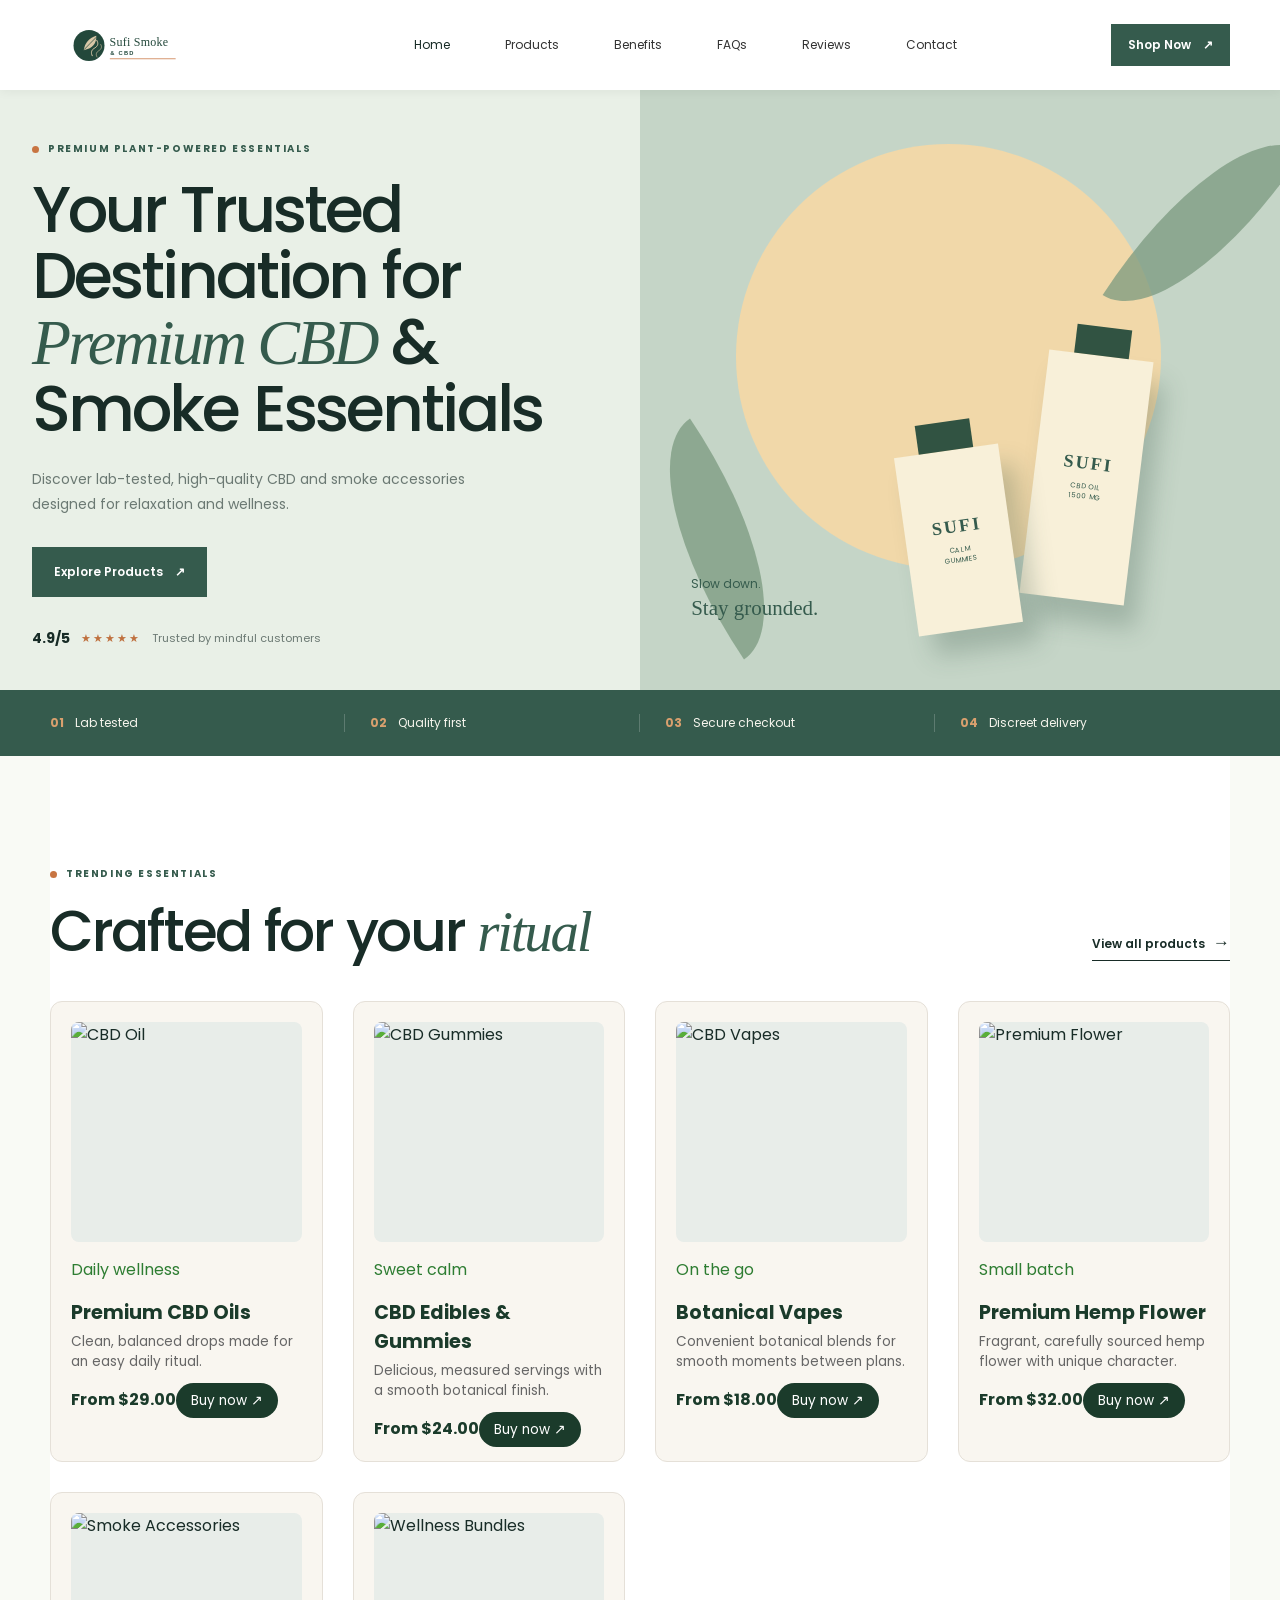
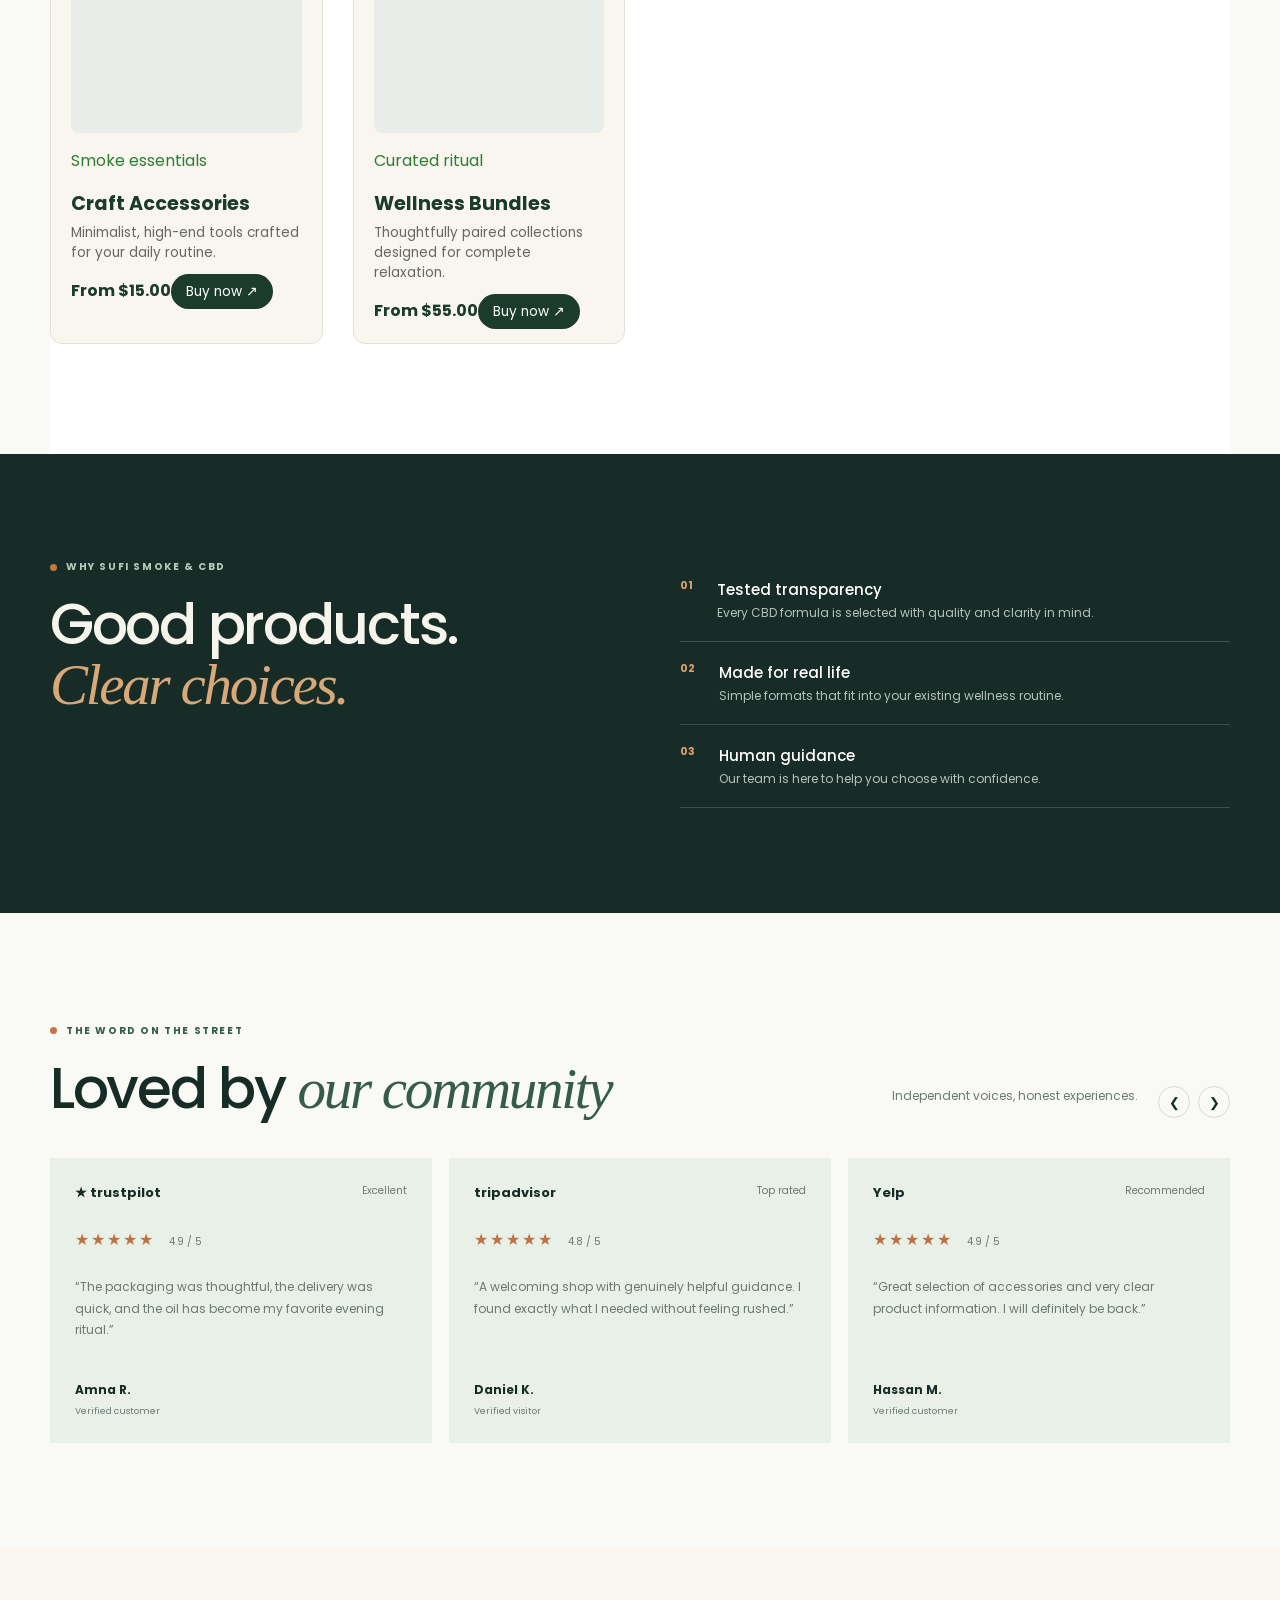
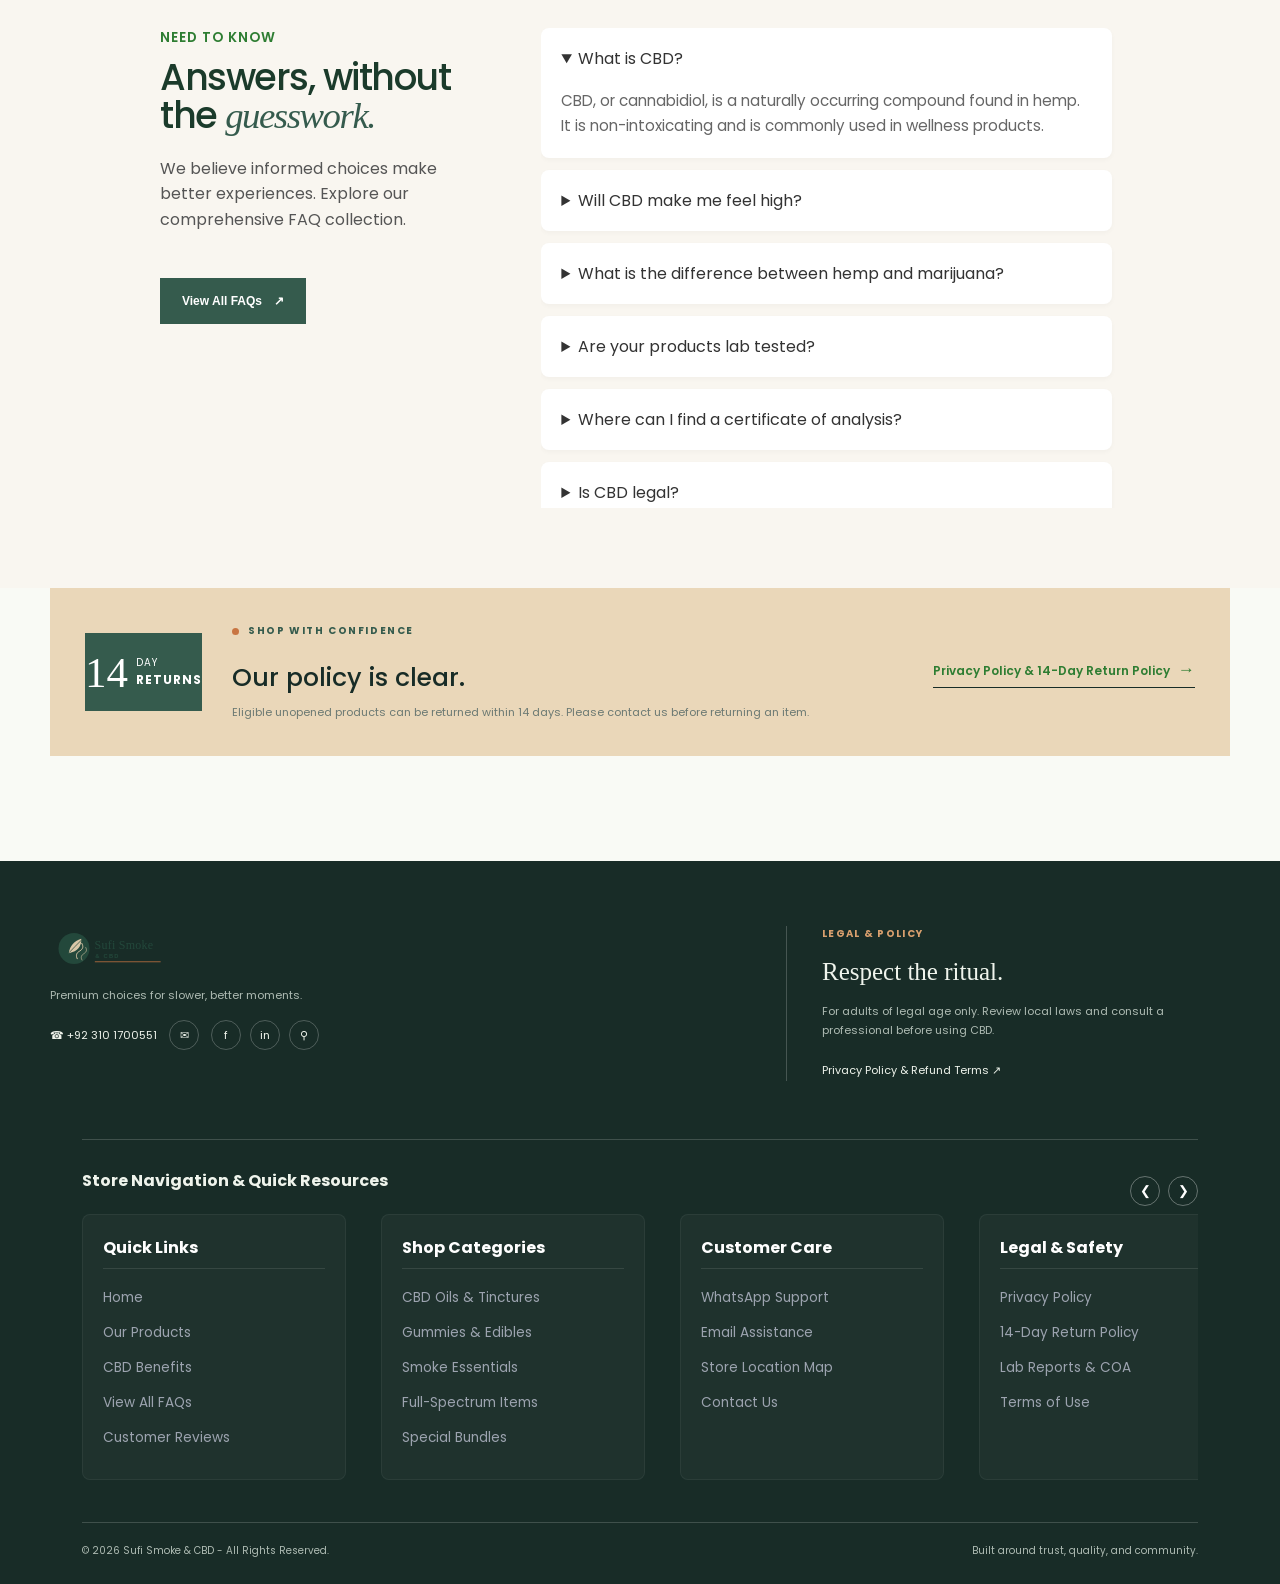
==== index.html @ c2c2497b "Rename index1.html to index.html" ====
<!doctype html>
<html lang="en">
<head>
  <meta charset="UTF-8">
  <meta name="viewport" content="width=device-width, initial-scale=1.0">
  <meta name="description" content="Sufi Smoke & CBD offers premium, lab-tested CBD and smoke essentials.">
  <title>Sufi Smoke &amp; CBD | Premium CBD &amp; Smoke Essentials</title>
  <link rel="preconnect" href="https://fonts.googleapis.com">
  <link rel="preconnect" href="https://fonts.gstatic.com" crossorigin>
  <link href="https://fonts.googleapis.com/css2?family=Poppins:wght@400;500;600;700&display=swap" rel="stylesheet">
  <link rel="stylesheet" href="https://cdnjs.cloudflare.com/ajax/libs/font-awesome/6.4.0/css/all.min.css">
  <link rel="stylesheet" href="style.css">
</head>
<body>
  <header class="site-header"><div class="navbar container">
    <div class="logo-container">
      <a class="brand" href="#home" aria-label="Sufi Smoke and CBD home">
        <img src="logo.svg" alt="Sufi Smoke &amp; CBD Logo" class="site-logo">
      </a>
    </div>
    <button class="menu-toggle" type="button" aria-expanded="false" aria-controls="primary-menu" aria-label="Open navigation menu"><span></span><span></span><span></span></button>
    <nav class="nav-menu" id="primary-menu" aria-label="Primary navigation"><a class="nav-link active" href="#home">Home</a><a class="nav-link" href="#products">Products</a><a class="nav-link" href="#benefits">Benefits</a><a class="nav-link" href="#faqs">FAQs</a><a class="nav-link" href="#reviews">Reviews</a><a class="nav-link" href="#contact">Contact</a></nav>
    <a href="#products" class="button button-small cta-btn">Shop Now <span aria-hidden="true">&#8599;</span></a>
  </div></header>
  <main>
    <section class="hero" id="home"><div class="hero-copy container"><p class="eyebrow"><span></span> Premium plant-powered essentials</p><h1>Your Trusted Destination for <em>Premium CBD</em> &amp; Smoke Essentials</h1><p class="lead">Discover lab-tested, high-quality CBD and smoke accessories designed for relaxation and wellness.</p><a class="button" href="#products">Explore Products <span aria-hidden="true">&#8599;</span></a><div class="hero-proof"><strong>4.9/5</strong><span class="stars" aria-label="Five star rating">&#9733;&#9733;&#9733;&#9733;&#9733;</span><span>Trusted by mindful customers</span></div></div><div class="hero-visual" role="img" aria-label="Stylized CBD oil bottle and botanical leaves"><div class="glow"></div><div class="botanical botanical-one"></div><div class="botanical botanical-two"></div><div class="bottle bottle-tall"><b>SUFI</b><small>CBD OIL<br>1500 MG</small></div><div class="bottle bottle-short"><b>SUFI</b><small>CALM<br>GUMMIES</small></div><p>Slow down.<br><strong>Stay grounded.</strong></p></div></section>
    <section class="standards"><div class="container standards-grid"><span><b>01</b> Lab tested</span><span><b>02</b> Quality first</span><span><b>03</b> Secure checkout</span><span><b>04</b> Discreet delivery</span></div></section>
    <section class="section container products-section" id="products"><div class="section-heading"><div><p class="eyebrow"><span></span> Trending essentials</p><h2>Crafted for your <em>ritual</em></h2></div><a class="text-link" href="#products">View all products <span>&#8594;</span></a></div><div class="product-grid image-product-grid">
      <article class="product-card image-product-card"><div class="product-art image-product-art"><img src="https://images.unsplash.com/photo-1608571423902-eed4a5ad8108?auto=format&amp;fit=crop&amp;w=600&amp;q=80" alt="CBD Oil"></div><p class="product-type">Daily wellness</p><h3>Premium CBD Oils</h3><p>Clean, balanced drops made for an easy daily ritual.</p><div class="product-bottom"><strong>From $29.00</strong><a class="buy-link" href="#contact">Buy now &#8599;</a></div></article>
      <article class="product-card image-product-card"><div class="product-art image-product-art"><img src="https://images.unsplash.com/photo-1608571423902-eed4a5ad8108?auto=format&amp;fit=crop&amp;w=600&amp;q=80" alt="CBD Gummies"></div><p class="product-type">Sweet calm</p><h3>CBD Edibles &amp; Gummies</h3><p>Delicious, measured servings with a smooth botanical finish.</p><div class="product-bottom"><strong>From $24.00</strong><a class="buy-link" href="#contact">Buy now &#8599;</a></div></article>
      <article class="product-card image-product-card"><div class="product-art image-product-art"><img src="https://images.unsplash.com/photo-1541689592655-f5f52825a3b8?auto=format&amp;fit=crop&amp;w=600&amp;q=80" alt="CBD Vapes"></div><p class="product-type">On the go</p><h3>Botanical Vapes</h3><p>Convenient botanical blends for smooth moments between plans.</p><div class="product-bottom"><strong>From $18.00</strong><a class="buy-link" href="#contact">Buy now &#8599;</a></div></article>
      <article class="product-card image-product-card"><div class="product-art image-product-art"><img src="https://images.unsplash.com/photo-1527661591475-527312dd65f5?auto=format&amp;fit=crop&amp;w=600&amp;q=80" alt="Premium Flower"></div><p class="product-type">Small batch</p><h3>Premium Hemp Flower</h3><p>Fragrant, carefully sourced hemp flower with unique character.</p><div class="product-bottom"><strong>From $32.00</strong><a class="buy-link" href="#contact">Buy now &#8599;</a></div></article>
      <article class="product-card image-product-card"><div class="product-art image-product-art"><img src="https://images.unsplash.com/photo-1513519245088-0e12902e5a38?auto=format&amp;fit=crop&amp;w=600&amp;q=80" alt="Smoke Accessories"></div><p class="product-type">Smoke essentials</p><h3>Craft Accessories</h3><p>Minimalist, high-end tools crafted for your daily routine.</p><div class="product-bottom"><strong>From $15.00</strong><a class="buy-link" href="#contact">Buy now &#8599;</a></div></article>
      <article class="product-card image-product-card"><div class="product-art image-product-art"><img src="https://images.unsplash.com/photo-1540555700478-4be289fbecef?auto=format&amp;fit=crop&amp;w=600&amp;q=80" alt="Wellness Bundles"></div><p class="product-type">Curated ritual</p><h3>Wellness Bundles</h3><p>Thoughtfully paired collections designed for complete relaxation.</p><div class="product-bottom"><strong>From $55.00</strong><a class="buy-link" href="#contact">Buy now &#8599;</a></div></article>
    </div></section>
    <section class="benefit-band" id="benefits"><div class="container benefit-layout"><div><p class="eyebrow"><span></span> Why Sufi Smoke &amp; CBD</p><h2>Good products.<br><em>Clear choices.</em></h2></div><div class="benefit-list"><div><b>01</b><p><strong>Tested transparency</strong><br>Every CBD formula is selected with quality and clarity in mind.</p></div><div><b>02</b><p><strong>Made for real life</strong><br>Simple formats that fit into your existing wellness routine.</p></div><div><b>03</b><p><strong>Human guidance</strong><br>Our team is here to help you choose with confidence.</p></div></div></div></section>
    <section class="section container reviews" id="reviews"><div class="section-heading"><div><p class="eyebrow"><span></span> The word on the street</p><h2>Loved by <em>our community</em></h2></div><div class="review-heading-actions"><p class="section-note">Independent voices, honest experiences.</p><div class="review-controls"><button type="button" onclick="moveReviewSlide(-1)" aria-label="Previous reviews">&#10094;</button><button type="button" onclick="moveReviewSlide(1)" aria-label="Next reviews">&#10095;</button></div></div></div><div class="review-grid" id="reviewSlider"><article class="review-card"><div class="review-source"><b>★ trustpilot</b><span>Excellent</span></div><div class="rating">★★★★★ <small>4.9 / 5</small></div><p>“The packaging was thoughtful, the delivery was quick, and the oil has become my favorite evening ritual.”</p><strong>Amna R. <small>Verified customer</small></strong></article><article class="review-card"><div class="review-source"><b>tripadvisor</b><span>Top rated</span></div><div class="rating">★★★★★ <small>4.8 / 5</small></div><p>“A welcoming shop with genuinely helpful guidance. I found exactly what I needed without feeling rushed.”</p><strong>Daniel K. <small>Verified visitor</small></strong></article><article class="review-card"><div class="review-source"><b>Yelp</b><span>Recommended</span></div><div class="rating">★★★★★ <small>4.9 / 5</small></div><p>“Great selection of accessories and very clear product information. I will definitely be back.”</p><strong>Hassan M. <small>Verified customer</small></strong></article><article class="review-card"><div class="review-source"><b>★ trustpilot</b><span>Excellent</span></div><div class="rating">★★★★★ <small>4.8 / 5</small></div><p>“Fast shipping and a clean, carefully labeled product. The whole experience felt trustworthy.”</p><strong>Layla S. <small>Verified customer</small></strong></article><article class="review-card"><div class="review-source"><b>tripadvisor</b><span>Top rated</span></div><div class="rating">★★★★★ <small>4.9 / 5</small></div><p>“The team answered every question clearly and helped me find a simple starting point.”</p><strong>Omar H. <small>Verified visitor</small></strong></article><article class="review-card"><div class="review-source"><b>Yelp</b><span>Recommended</span></div><div class="rating">★★★★★ <small>4.7 / 5</small></div><p>“Excellent selection and thoughtful service. The accessories are especially well curated.”</p><strong>Sarah K. <small>Verified customer</small></strong></article><article class="review-card"><div class="review-source"><b>★ trustpilot</b><span>Excellent</span></div><div class="rating">★★★★★ <small>4.9 / 5</small></div><p>“A beautiful presentation and clear information made ordering very easy.”</p><strong>Bilal A. <small>Verified customer</small></strong></article><article class="review-card"><div class="review-source"><b>tripadvisor</b><span>Top rated</span></div><div class="rating">★★★★★ <small>4.8 / 5</small></div><p>“Friendly, calm, and professional. I appreciated the discreet packaging.”</p><strong>Nadia F. <small>Verified visitor</small></strong></article><article class="review-card"><div class="review-source"><b>Yelp</b><span>Recommended</span></div><div class="rating">★★★★★ <small>4.9 / 5</small></div><p>“The product range is focused and the checkout process was straightforward.”</p><strong>Usman R. <small>Verified customer</small></strong></article><article class="review-card"><div class="review-source"><b>★ trustpilot</b><span>Excellent</span></div><div class="rating">★★★★★ <small>4.8 / 5</small></div><p>“Everything arrived exactly as described. I will be returning for another order.”</p><strong>Hira M. <small>Verified customer</small></strong></article><article class="review-card"><div class="review-source"><b>tripadvisor</b><span>Top rated</span></div><div class="rating">★★★★★ <small>4.9 / 5</small></div><p>“A helpful local shop with a relaxed atmosphere and quality essentials.”</p><strong>David P. <small>Verified visitor</small></strong></article><article class="review-card"><div class="review-source"><b>Yelp</b><span>Recommended</span></div><div class="rating">★★★★★ <small>4.8 / 5</small></div><p>“Great communication from order to delivery, with no unnecessary fuss.”</p><strong>Maryam T. <small>Verified customer</small></strong></article><article class="review-card"><div class="review-source"><b>★ trustpilot</b><span>Excellent</span></div><div class="rating">★★★★★ <small>4.9 / 5</small></div><p>“The lab-tested approach and clear labels gave me real confidence.”</p><strong>Hamza N. <small>Verified customer</small></strong></article><article class="review-card"><div class="review-source"><b>tripadvisor</b><span>Top rated</span></div><div class="rating">★★★★★ <small>4.7 / 5</small></div><p>“A polished shopping experience with genuinely considerate support.”</p><strong>Grace W. <small>Verified visitor</small></strong></article><article class="review-card"><div class="review-source"><b>Yelp</b><span>Recommended</span></div><div class="rating">★★★★★ <small>4.9 / 5</small></div><p>“The quality and presentation exceeded expectations. Highly recommended.”</p><strong>Farah Z. <small>Verified customer</small></strong></article></div></section>
    <section class="faq-section faq-trigger-section" id="faqs"><div class="container faq-layout"><div class="faq-intro faq-header-side"><span class="sub-badge">NEED TO KNOW</span><h2>Answers, without the <i>guesswork.</i></h2><p>We believe informed choices make better experiences. Explore our comprehensive FAQ collection.</p><button class="button faq-modal-trigger" type="button" onclick="openFaqModal()">View All FAQs <span>&#8599;</span></button></div><div class="faq-list">
      <details open><summary>What is CBD?</summary><p>CBD, or cannabidiol, is a naturally occurring compound found in hemp. It is non-intoxicating and is commonly used in wellness products.</p></details>
      <details><summary>Will CBD make me feel high?</summary><p>CBD itself is not intoxicating. Product effects vary by person, formula, serving size, and whether a product contains trace THC.</p></details>
      <details><summary>What is the difference between hemp and marijuana?</summary><p>Both are cannabis plants, but hemp is defined by its low THC content. Marijuana generally refers to cannabis bred with higher THC levels.</p></details>
      <details><summary>Are your products lab tested?</summary><p>Yes. We prioritize products supported by current third-party laboratory reports and clear ingredient information.</p></details>
      <details><summary>Where can I find a certificate of analysis?</summary><p>Ask our support team for the latest certificate of analysis for a specific batch or product before purchase.</p></details>
      <details><summary>Is CBD legal?</summary><p>Laws differ by country, state, and product type. Customers are responsible for understanding the rules that apply where they live.</p></details>
      <details><summary>Can I travel with CBD?</summary><p>Travel rules vary widely, especially across borders. Check the laws of every destination and transit location before traveling.</p></details>
      <details><summary>Do your products contain THC?</summary><p>Ingredients differ by item. Review each product label and its laboratory report for THC information before ordering.</p></details>
      <details><summary>Are CBD products safe?</summary><p>Many adults tolerate CBD well, but no product is risk-free. Speak with a qualified healthcare professional about personal suitability.</p></details>
      <details><summary>Can CBD interact with medication?</summary><p>CBD may interact with some medicines. Consult your doctor or pharmacist before use if you take prescription or over-the-counter medication.</p></details>
      <details><summary>Who should avoid CBD?</summary><p>People who are pregnant, breastfeeding, under the legal purchase age, or managing a medical condition should seek professional advice first.</p></details>
      <details><summary>How old do I need to be to shop?</summary><p>You must meet the legal age requirement where you live. We may request age verification for regulated products.</p></details>
      <details><summary>How much CBD should I take?</summary><p>Start with the smallest serving suggested on the label, observe your response, and do not exceed the recommended amount.</p></details>
      <details><summary>How often can I use CBD?</summary><p>Follow the product label and your healthcare provider's guidance. Keep a simple record of your serving and response.</p></details>
      <details><summary>How long does CBD take to work?</summary><p>Timing depends on the product format, serving, metabolism, and whether it is taken with food. Individual experiences vary.</p></details>
      <details><summary>How long do CBD effects last?</summary><p>Duration varies based on the product, serving, metabolism, and personal factors. Avoid combining products without understanding total intake.</p></details>
      <details><summary>Should I take CBD with food?</summary><p>Some products are best taken as directed on their label. A consistent routine makes it easier to understand your own response.</p></details>
      <details><summary>Can I use CBD in the morning?</summary><p>Many adults include CBD in morning or evening routines. Choose a format and serving that suits your schedule and needs.</p></details>
      <details><summary>Can CBD help me sleep?</summary><p>Some people use CBD as part of an evening routine, but we do not make medical claims. Discuss persistent sleep concerns with a clinician.</p></details>
      <details><summary>Can CBD help with stress?</summary><p>CBD is used by some adults for general wellness. It is not a treatment for anxiety or any medical condition.</p></details>
      <details><summary>What are common side effects?</summary><p>Some people report tiredness, digestive changes, or changes in appetite. Stop use and seek advice if you experience concerning symptoms.</p></details>
      <details><summary>What should I do if I take too much?</summary><p>Stop using the product, monitor how you feel, and contact a healthcare professional or poison information service if symptoms concern you.</p></details>
      <details><summary>Are CBD gummies vegan?</summary><p>Check the individual product page because ingredients vary. Dietary, allergen, and certification details should be reviewed before purchase.</p></details>
      <details><summary>Are your products gluten-free?</summary><p>Some products may be gluten-free, but customers should confirm the current ingredient and allergen statement for each item.</p></details>
      <details><summary>Do you offer vegan options?</summary><p>Yes, selected products may suit vegan customers. Review each label and contact us if you need help finding a suitable item.</p></details>
      <details><summary>What is full-spectrum CBD?</summary><p>Full-spectrum extracts contain multiple naturally occurring hemp compounds and may include legally permitted trace THC.</p></details>
      <details><summary>What is broad-spectrum CBD?</summary><p>Broad-spectrum products contain multiple hemp compounds and are typically formulated without detectable THC, subject to testing.</p></details>
      <details><summary>What is CBD isolate?</summary><p>CBD isolate is a purified form of CBD without the other naturally occurring hemp compounds.</p></details>
      <details><summary>What does “entourage effect” mean?</summary><p>It is a theory that hemp compounds may work together. Research is ongoing, so we avoid promising a specific outcome.</p></details>
      <details><summary>How should I store CBD oil?</summary><p>Keep it sealed in a cool, dry place away from direct sunlight, heat, moisture, children, and pets.</p></details>
      <details><summary>How long do CBD products last?</summary><p>Check the printed best-before date and storage instructions. Do not use products that look, smell, or taste unusual.</p></details>
      <details><summary>Can children use CBD?</summary><p>Our products are intended for adults. Never give CBD to a child without direct guidance from a qualified healthcare professional.</p></details>
      <details><summary>Can pets use CBD?</summary><p>Human products are not automatically suitable for animals. Ask a veterinarian before giving any hemp product to a pet.</p></details>
      <details><summary>Do you sell nicotine or tobacco products?</summary><p>Our available inventory and local rules may change. Contact the shop for current smoke-accessory and regulated-product information.</p></details>
      <details><summary>Do you sell THC products?</summary><p>Product availability depends on local licensing and applicable law. We only offer items permitted under the rules governing our store.</p></details>
      <details><summary>How quickly do you ship?</summary><p>Orders are usually processed during business days. Delivery timing depends on destination, carrier conditions, and any required verification.</p></details>
      <details><summary>Do you offer discreet shipping?</summary><p>We aim to ship orders in plain, secure packaging without unnecessary product details on the outside.</p></details>
      <details><summary>How can I track my order?</summary><p>When tracking is available, we send the carrier information to the email or phone number provided at checkout.</p></details>
      <details><summary>Do you ship internationally?</summary><p>International shipping depends on product restrictions and destination law. Confirm eligibility before placing an order.</p></details>
      <details><summary>Can I change or cancel my order?</summary><p>Contact us as soon as possible. We can only change or cancel orders that have not entered fulfillment.</p></details>
      <details><summary>What is your return policy?</summary><p>Eligible unopened items may be returned within 14 days. See the policy notice below and contact support before sending anything back.</p></details>
      <details><summary>How do refunds work?</summary><p>Approved refunds are issued to the original payment method after the returned item is received and reviewed.</p></details>
      <details><summary>What if my order arrives damaged?</summary><p>Photograph the package and contact us promptly with your order details so we can review the issue with you.</p></details>
      <details><summary>Can I return an opened CBD product?</summary><p>For safety and hygiene reasons, opened consumable products are generally not eligible for return unless required by applicable law.</p></details>
      <details><summary>Do you accept wholesale orders?</summary><p>Wholesale availability depends on inventory and verification. Contact us with your business details and requested products.</p></details>
      <details><summary>How do I contact customer support?</summary><p>Message us on WhatsApp at +923101700551 or use the email icon in the footer for written support.</p></details>
      <details><summary>Can I visit the store in person?</summary><p>Use the map-pin link in the footer for the current location. Confirm opening hours before making a special trip.</p></details>
      <details><summary>Do you offer product recommendations?</summary><p>Yes. Tell us your preferred format, experience level, and goals, and we can explain available options without making medical claims.</p></details>
      <details><summary>Do you provide medical advice?</summary><p>No. Our information is educational and does not replace diagnosis, treatment, or advice from a qualified healthcare professional.</p></details>
      <details><summary>How do I report a product concern?</summary><p>Contact support with the product name, batch details, order number, and a clear description so we can investigate responsibly.</p></details>
    </div></div></section>
    <section class="policy-strip container"><div class="policy-badge"><b>14</b><span>DAY<br><strong>RETURNS</strong></span></div><div><p class="eyebrow"><span></span> Shop with confidence</p><h2>Our policy is clear.</h2><p>Eligible unopened products can be returned within 14 days. Please contact us before returning an item.</p></div><a class="text-link policy-links" href="#policyModal" onclick="openPolicyModal(); return false;">Privacy Policy &amp; 14-Day Return Policy <span>&#8594;</span></a></section>
    <div id="policyModal" class="modal-overlay" role="dialog" aria-modal="true" aria-labelledby="policyModalTitle" aria-hidden="true"><div class="modal-content"><button class="close-btn" type="button" onclick="closePolicyModal()" aria-label="Close policy modal">&times;</button><div class="policy-scroll-area"><h2 id="policyModalTitle">Clear policies, better service</h2><h3>Privacy Policy</h3><p><strong>Last updated: September 2026</strong></p><p>At Sufi Smoke &amp; CBD, one of our main priorities is the privacy of our visitors. This Privacy Policy explains what information we collect, how we use it, and the choices available to you.</p><h4>1. Information We Collect</h4><p>When you visit or make a purchase, we may collect your name, email address, shipping address, phone number, order details, and information you choose to provide when contacting us.</p><h4>2. How We Use Your Information</h4><ul><li>To process and fulfill orders for CBD and smoke essentials.</li><li>To communicate with you via WhatsApp, phone, or email regarding updates, support, or inquiries.</li><li>To improve website functionality, user experience, and transaction security.</li></ul><h4>3. Security of Your Data</h4><p>We use reasonable security measures to protect personal information. Your data is kept confidential and is not sold or shared with unauthorized third parties.</p><hr><h3>14-Day Return &amp; Refund Policy</h3><p>We want you to be satisfied with your purchase from Sufi Smoke &amp; CBD.</p><h4>1. Eligibility for Returns</h4><p>Our policy lasts 14 days. If 14 days have passed since your purchase, we cannot offer a refund or exchange. To be eligible, an item must be unused, unopened, in its original condition, and include its original packaging.</p><h4>2. Refunds Process</h4><p>Once your return is received and inspected, we will notify you by email or WhatsApp. If approved, your refund will be processed to the original payment method within the applicable processing period.</p><h4>3. Contact Us</h4><p>For questions, contact us via WhatsApp at +923101700551 or email syedfayyazhussain921@gmail.com.</p></div></div></div>
  </main>
  <footer class="site-footer" id="contact">
    <div class="container footer-top-grid">
      <div class="footer-col brand-col"><div class="footer-logo"><img src="logo.svg" alt="Sufi Smoke &amp; CBD" class="site-logo"></div><p>Premium choices for slower, better moments.</p><div class="footer-contacts"><a href="https://wa.me/923101700551" target="_blank" rel="noopener">&#9742; +92 310 1700551</a><a href="mailto:syedfayyazhussain921@gmail.com" title="Email Us" class="footer-icon-link" aria-label="Email us">&#9993;</a><div class="footer-social-icons"><a href="https://www.facebook.com/syed.fayaz.husain.2025" target="_blank" rel="noopener" title="Facebook" aria-label="Facebook">f</a><a href="https://www.linkedin.com/in/syedfayazhusain" target="_blank" rel="noopener" title="LinkedIn" aria-label="LinkedIn">in</a><a href="https://maps.app.goo.gl/8WRPh6EqngQo9nLq8" target="_blank" rel="noopener" title="Location Map" aria-label="Location map">&#9906;</a></div></div></div>
      <div class="footer-col legal-col"><h4>LEGAL &amp; POLICY</h4><h3>Respect the ritual.</h3><p>For adults of legal age only. Review local laws and consult a professional before using CBD.</p><a href="#policyModal" onclick="openPolicyModal(); return false;" class="policy-trigger-link">Privacy Policy &amp; Refund Terms &nearr;</a></div>
    </div>
    <div class="container footer-secretariat-section"><div class="slider-header-wrap"><h4>Official CBD Secretariat footer links &amp; Resources</h4><div class="slider-nav-btns"><button class="slide-btn" type="button" onclick="moveFooterSlide(-1)" aria-label="Previous footer links">&#10094;</button><button class="slide-btn" type="button" onclick="moveFooterSlide(1)" aria-label="Next footer links">&#10095;</button></div></div><div class="secretariat-links-grid footer-slider-container" id="footerSlider"><div class="sec-col"><h5>Explore</h5><ul><li><a href="#home">Quick Links</a></li><li><a href="#benefits">Access and Benefit-Sharing Clearing-House</a></li><li><a href="#benefits">Biosafety Clearing-House</a></li><li><a href="#benefits">Clearing-House Mechanism</a></li><li><a href="#benefits">Online Reporting Tool</a></li><li><a href="#contact">Contributions</a></li><li><a href="#contact">Country Profiles</a></li><li><a href="#reviews">Meetings and Events</a></li><li><a href="#faqs">National Biodiversity Strategies and Action Plans (NBSAPs)</a></li><li><a href="#contact">National Focal Points</a></li></ul></div><div class="sec-col"><h5>Resources</h5><ul><li><a href="#contact">National Reports</a></li><li><a href="#reviews">News Headlines</a></li><li><a href="#contact">Notifications</a></li><li><a href="#contact">Parties</a></li><li><a href="#products">Publications</a></li><li><a href="#benefits">Topics</a></li><li><a href="#contact">Business</a></li><li><a href="#contact">Women, Youth and other Stakeholders</a></li><li><a href="#benefits">Climate Change</a></li></ul></div><div class="sec-col"><h5>Information</h5><ul><li><a href="#benefits">Poverty Reduction</a></li><li><a href="#benefits">Food</a></li><li><a href="#benefits">Water</a></li><li><a href="#benefits">Indigenous Peoples and Local Communities</a></li><li><a href="#contact">Information</a></li><li><a href="#contact">Contact us</a></li><li><a href="#contact">Employment Opportunities</a></li><li><a href="#contact">Terms of Use</a></li><li><a href="#policyModal" onclick="openPolicyModal(); return false;">Privacy Policy</a></li><li><a href="#contact">Credits</a></li></ul></div></div>
    <div class="container footer-store-slider footer-secretariat-section"><div class="slider-header-wrap"><h4>Store Navigation &amp; Quick Resources</h4><div class="slider-nav-btns"><button type="button" onclick="moveFooterSlide(-1)" class="slide-btn" aria-label="Previous store links">&#10094;</button><button type="button" onclick="moveFooterSlide(1)" class="slide-btn" aria-label="Next store links">&#10095;</button></div></div><div class="footer-slider-container" id="storeFooterSlider"><div class="footer-slide-card"><h5>Quick Links</h5><ul><li><a href="#home">Home</a></li><li><a href="#products">Our Products</a></li><li><a href="#benefits">CBD Benefits</a></li><li><a href="#faqs" onclick="openFaqModal(); return false;">View All FAQs</a></li><li><a href="#reviews">Customer Reviews</a></li></ul></div><div class="footer-slide-card"><h5>Shop Categories</h5><ul><li><a href="#products">CBD Oils &amp; Tinctures</a></li><li><a href="#products">Gummies &amp; Edibles</a></li><li><a href="#products">Smoke Essentials</a></li><li><a href="#products">Full-Spectrum Items</a></li><li><a href="#products">Special Bundles</a></li></ul></div><div class="footer-slide-card"><h5>Customer Care</h5><ul><li><a href="https://wa.me/923101700551" target="_blank" rel="noopener">WhatsApp Support</a></li><li><a href="mailto:syedfayyazhussain921@gmail.com">Email Assistance</a></li><li><a href="https://maps.app.goo.gl/8WRPh6EqngQo9nLq8" target="_blank" rel="noopener">Store Location Map</a></li><li><a href="#contact">Contact Us</a></li></ul></div><div class="footer-slide-card"><h5>Legal &amp; Safety</h5><ul><li><a href="#policyModal" onclick="openPolicyModal(); return false;">Privacy Policy</a></li><li><a href="#policyModal" onclick="openPolicyModal(); return false;">14-Day Return Policy</a></li><li><a href="#contact">Lab Reports &amp; COA</a></li><li><a href="#contact">Terms of Use</a></li></ul></div><div class="footer-slide-card"><h5>About Sufi Smoke</h5><ul><li><a href="#benefits">Our Story &amp; Mission</a></li><li><a href="#benefits">Quality Pledge</a></li><li><a href="#benefits">Community &amp; Rituals</a></li><li><a href="#contact">Employment &amp; Careers</a></li></ul></div></div></div>
    <div class="container footer-bottom-bar"><p>© 2026 Sufi Smoke &amp; CBD - All Rights Reserved.</p><p>Built around trust, quality, and community.</p></div>
  </footer><div id="faqModal" class="modal-overlay" role="dialog" aria-modal="true" aria-labelledby="faqModalTitle" aria-hidden="true"><div class="modal-content faq-modal-content"><button class="close-btn" type="button" onclick="closeFaqModal()" aria-label="Close FAQ modal">&times;</button><div class="policy-scroll-area"><h2 id="faqModalTitle">Frequently Asked Questions</h2><div class="faq-modal-list"></div></div></div></div><script src="script.js"></script>
</body>
</html>
---- style.css ----
/* Header logo sizing and graceful fallback for a not-yet-added logo asset. */
.logo-container { align-items: center; display: flex; }
.site-logo { display: block; height: auto; max-height: 48px; max-width: 210px; object-fit: contain; width: auto; }
.site-logo[hidden] { display: none; }
.products-section { background: #fff; margin-top: 60px; padding-left: 10%; padding-right: 10%; }
.image-product-grid { gap: 30px; grid-template-columns: repeat(auto-fit, minmax(260px, 1fr)); }
.image-product-card { background: #f9f6f0; border: 1px solid #e5e0d8; border-radius: 12px; overflow: hidden; padding: 20px; }
.image-product-art { background: #e8ede9; border-radius: 8px; height: 220px; margin-bottom: 15px; overflow: hidden; padding: 0; }
.image-product-art img { display: block; height: 100%; object-fit: cover; width: 100%; }
.image-product-card .product-type { color: #2e7d32; }
.image-product-card h3 { color: #1b3b2b; font-size: 1.2rem; margin: 5px 0; }
.image-product-card > p:not(.product-type) { color: #666; font-size: .85rem; margin-bottom: 15px; }
.image-product-card .product-bottom { border: 0; margin-top: 0; padding-top: 0; }
.image-product-card .product-bottom strong { color: #1b3b2b; }
.image-product-card .buy-link { background: #1b3b2b; border-radius: 20px; color: #fff; font-size: .85rem; padding: 8px 15px; }
section#products.products-section { margin-top: 60px; }
.logo-container { align-items: center; display: flex; height: 50px; }
.site-logo { max-height: 100%; object-fit: contain; width: auto; }
.footer-logo { align-items: center; display: flex; gap: 12px; margin-bottom: 15px; }
.footer-logo img { height: 45px; object-fit: contain; width: auto; }
.site-header .logo-container { height: 50px; }
.site-footer .footer-logo img { height: 45px; max-height: 45px; }
header.site-header { background-color: #fff; box-shadow: 0 2px 10px rgba(0, 0, 0, .05); box-sizing: border-box; padding: 15px 50px; position: fixed; top: 0; width: 100%; z-index: 1000; }
header.site-header .logo-container { height: 45px; }
header.site-header .site-logo { display: block; height: 45px; max-width: 210px; object-fit: contain; width: 210px; }
.review-heading-actions { align-items: center; display: flex; gap: 20px; }
.review-controls { display: flex; gap: 8px; }
.review-controls button { align-items: center; background: transparent; border: 1px solid var(--line); border-radius: 50%; color: var(--ink); cursor: pointer; display: inline-flex; height: 32px; justify-content: center; width: 32px; }
.review-controls button:hover { background: var(--green); border-color: var(--green); color: #fff; }
.review-grid { display: flex !important; gap: 17px; overflow-x: auto; scroll-behavior: smooth; scrollbar-width: none; }
.review-grid::-webkit-scrollbar { display: none; }
.review-grid .review-card { flex: 0 0 calc((100% - 34px) / 3); }
section.faq-section.faq-trigger-section .faq-layout { align-items: start; display: flex !important; gap: 55px; text-align: left; }
section.faq-section.faq-trigger-section .faq-header-side { flex: 0 0 34%; margin: 0; max-width: 420px; }
section.faq-section.faq-trigger-section .faq-list { display: block !important; flex: 1; max-height: 480px; overflow-y: auto; padding-right: 8px; }
@media (max-width: 800px) { .review-heading-actions { align-items: flex-start; justify-content: space-between; margin-top: 22px; } .review-grid .review-card { flex-basis: 82%; } section.faq-section.faq-trigger-section .faq-layout { display: block !important; } section.faq-section.faq-trigger-section .faq-header-side { margin: 0 auto 35px; max-width: 720px; text-align: center; } section.faq-section.faq-trigger-section .faq-list { max-height: 430px; padding-right: 0; } }
.modal-overlay { align-items: center; background-color: rgba(0, 0, 0, .6); backdrop-filter: blur(3px); display: none; inset: 0; justify-content: center; position: fixed; z-index: 2000; }
.modal-overlay.is-open { display: flex; }
.modal-content { background-color: #fff; border-radius: 12px; box-shadow: 0 5px 20px rgba(0, 0, 0, .2); display: flex; flex-direction: column; max-height: 80vh; max-width: 650px; padding: 30px; position: relative; width: 90%; }
.policy-scroll-area { overflow-y: auto; padding-right: 10px; }
.policy-scroll-area h2 { color: #1b3b2b; font-size: 1.5rem; margin-bottom: 15px; }
.policy-scroll-area h3 { color: #2e7d32; font-size: 1.2rem; margin-top: 20px; }
.policy-scroll-area h4 { color: #333; font-size: 1rem; margin-bottom: 5px; margin-top: 15px; }
.policy-scroll-area p, .policy-scroll-area li { color: #555; font-size: .9rem; line-height: 1.6; }
.policy-scroll-area ul { margin: 5px 0; padding-left: 20px; }
.policy-scroll-area hr { border: 0; border-top: 1px solid #eee; margin: 20px 0; }
.close-btn { background: transparent; border: 0; color: #aaa; cursor: pointer; font-size: 28px; font-weight: 700; line-height: 1; padding: 0; position: absolute; right: 20px; top: 15px; transition: color .2s; z-index: 1; }
.close-btn:hover { color: #000; }
.policy-links { color: #2e7d32; cursor: pointer; font-weight: 500; }
.policy-links:hover { text-decoration: underline; }
.footer-top-grid { display: grid; gap: 70px; grid-template-columns: 1.2fr .8fr; padding-bottom: 58px; }
.footer-logo { align-items: center; display: flex; gap: 12px; font-size: 16px; }
.footer-logo .site-logo { max-height: 42px; max-width: 180px; }
.footer-logo .site-logo[hidden] { display: none; }
.footer-logo .site-logo[hidden] + span::before { align-items: center; background: var(--orange); border-radius: 50%; color: #fff; content: "S"; display: inline-flex; font-family: Georgia, serif; font-size: 20px; height: 34px; justify-content: center; margin-right: 10px; width: 34px; }
.footer-col > p { color: #aebbb3; font-size: 11px; margin: 16px 0; }
.footer-contacts { align-items: center; display: flex; flex-wrap: wrap; gap: 12px; }
.footer-contacts > a:first-child { color: #eff4ec; font-size: 11px; }
.footer-icon-link, .footer-social-icons a { align-items: center; border: 1px solid #ffffff3b; border-radius: 50%; display: inline-flex; font-size: 11px; height: 30px; justify-content: center; min-width: 30px; }
.footer-social-icons { display: flex; gap: 9px; }
.footer-icon-link:hover, .footer-social-icons a:hover { border-color: #d9a06e; color: #d9a06e; }
.legal-col { border-left: 1px solid #ffffff33; padding-left: 35px; }
.legal-col h4, .footer-secretariat-section > h4 { color: #d9a06e; font-size: 10px; letter-spacing: .13em; margin: 0 0 16px; }
.legal-col h3 { font-family: Georgia, serif; font-size: 25px; font-weight: 400; margin-bottom: 8px; }
.legal-col p { color: #aebbb3; font-size: 11px; line-height: 1.7; }
.policy-trigger-link { font-size: 11px; }
.footer-secretariat-section { border-top: 1px solid #ffffff2b; padding-bottom: 42px; padding-top: 28px; }
.secretariat-links-grid { display: grid; gap: 35px; grid-template-columns: 1.2fr 1fr 1fr; }
.sec-col h5 { font-size: 11px; margin: 0 0 12px; }
.sec-col ul { list-style: none; margin: 0; padding: 0; }
.sec-col a { color: #aebbb3; display: block; font-size: 10px; line-height: 1.9; }
.sec-col a:hover { color: #fff; }
.footer-bottom-bar { border-top: 1px solid #ffffff2b; color: #aebbb3; display: flex; font-size: 10px; justify-content: space-between; padding-bottom: 25px; padding-top: 20px; }
.footer-bottom-bar p { margin: 0; }
.footer-secretariat-section:not(.footer-store-slider) { display: none; }
.container.footer-secretariat-section:not(.footer-store-slider):has(.footer-store-slider) { display: block; }
.container.footer-secretariat-section:not(.footer-store-slider):has(.footer-store-slider) > .slider-header-wrap,
.container.footer-secretariat-section:not(.footer-store-slider):has(.footer-store-slider) > .secretariat-links-grid { display: none; }
.footer-store-slider { display: block; }
.footer-store-slider .footer-slider-container { display: flex; }
.footer-store-slider .footer-slide-card { background: rgba(255, 255, 255, .03); border: 1px solid rgba(255, 255, 255, .05); border-radius: 8px; flex: 0 0 calc((100% - 60px) / 4); min-width: 250px; padding: 20px; }
.footer-store-slider .footer-slide-card h5 { border-bottom: 1px solid rgba(255, 255, 255, .1); color: #fff; font-size: 1rem; margin: 0 0 15px; padding-bottom: 8px; }
.footer-store-slider .footer-slide-card ul { list-style: none; margin: 0; padding: 0; }
.footer-store-slider .footer-slide-card li { margin-bottom: 10px; }
.footer-store-slider .footer-slide-card a { color: #9ca3af; font-size: .85rem; }
.footer-store-slider .footer-slide-card a:hover { color: #34d399; }
.faq-modal-trigger { margin-top: 25px; }
.faq-modal-content { max-width: 800px; height: 85vh; }
.faq-modal-list .faq-item { background: #fff; border-bottom: 1px solid var(--line); padding: 15px 0; }
.faq-modal-list .faq-item summary { cursor: pointer; font-size: 13px; font-weight: 600; list-style: none; padding-right: 28px; position: relative; }
.faq-modal-list .faq-item summary::-webkit-details-marker { display: none; }
.faq-modal-list .faq-item summary::after { color: var(--orange); content: "+"; font-size: 18px; position: absolute; right: 0; top: -4px; }
.faq-modal-list .faq-item[open] summary::after { content: "-"; }
.faq-modal-list .faq-item p { color: var(--muted); font-size: 12px; line-height: 1.7; margin: 10px 25px 0 0; }
.slider-header-wrap { align-items: center; display: flex; justify-content: space-between; }
.slider-nav-btns { display: flex; gap: 8px; }
.slide-btn { align-items: center; background: transparent; border: 1px solid #ffffff55; border-radius: 50%; color: #fff; cursor: pointer; display: inline-flex; height: 30px; justify-content: center; width: 30px; }
.slide-btn:hover { background: #ffffff1a; border-color: #d9a06e; color: #d9a06e; }
.footer-slider-container { display: flex; gap: 35px; overflow-x: auto; scroll-behavior: smooth; scrollbar-width: thin; }
.footer-slider-container .sec-col { flex: 0 0 calc((100% - 70px) / 3); }
.footer-slider-container .sec-col h5 { color: #fff; }
@media (max-width: 800px) { .footer-top-grid { display: block; padding-bottom: 40px; } .legal-col { border-left: 0; border-top: 1px solid #ffffff33; margin-top: 35px; padding: 25px 0 0; } .secretariat-links-grid { gap: 30px; grid-template-columns: 1fr 1fr; } .secretariat-links-grid > .sec-col:last-child { grid-column: span 2; } .footer-bottom-bar { display: block; } .footer-bottom-bar p + p { margin-top: 8px; } }
@media (max-width: 430px) { .secretariat-links-grid { display: block; } .sec-col { margin-bottom: 28px; } }
@media (max-width: 800px) { .footer-slider-container { display: flex; gap: 20px; } .footer-slider-container .sec-col { flex-basis: 82%; } }
/* Attached FAQ/modal and footer-slider visual treatment. */
.faq-modal-trigger { border: 0; cursor: pointer; }
.faq-trigger-section { background: #f9f6f0; padding: 80px 10%; text-align: center; }
.faq-trigger-section .faq-layout { display: block; }
.faq-trigger-section .faq-header-side { margin: 0 auto; max-width: 720px; }
.faq-trigger-section .sub-badge { color: #2e7d32; display: block; font-size: .85rem; font-weight: 600; letter-spacing: 1px; }
.faq-trigger-section .faq-header-side h2 { color: #1b3b2b; font-size: 2.3rem; margin: 10px 0; }
.faq-trigger-section .faq-header-side p { color: #555; margin-bottom: 25px; }
.faq-trigger-section .faq-list { display: none; }
.faq-trigger-section { border: none !important; box-shadow: none !important; }
.faq-modal-list .faq-item { background: #fdfbf7; border: 1px solid #e5e0d8; border-radius: 6px; margin-bottom: 10px; overflow: hidden; }
.faq-modal-list .faq-item summary { color: #1b3b2b; padding: 15px; }
.faq-modal-list .faq-item p { color: #555; font-size: .9rem; padding: 0 15px 15px; }
.footer-secretariat-section { overflow: hidden; position: relative; }
.footer-slider-container .sec-col { background: rgba(255, 255, 255, .03); border: 1px solid rgba(255, 255, 255, .05); border-radius: 8px; min-width: 250px; padding: 20px; }
.footer-slider-container .sec-col h5 { border-bottom: 1px solid rgba(255, 255, 255, .1); color: #fff; margin-bottom: 15px; padding-bottom: 8px; }
.footer-slider-container .sec-col li { margin-bottom: 10px; }
.footer-slider-container .sec-col a { color: #9ca3af; font-size: .85rem; }
.footer-slider-container .sec-col a:hover { color: #34d399; }
.footer-contacts .fa, .footer-contacts .fab { color: inherit; }
/* Modal sizing and full-width FAQ rows. */
.modal-content { max-height: 85vh; max-width: 800px; }
.policy-scroll-area { box-sizing: border-box; width: 100%; }
.close-btn { right: 20px; top: 15px; z-index: 10; }
.faq-modal-list .faq-item { box-sizing: border-box; display: block; margin-bottom: 12px; width: 100%; }
.faq-modal-list .faq-item summary { box-sizing: border-box; display: block; padding: 15px; width: 100%; }
.faq-modal-list .faq-item p { font-size: .9rem; margin: 0; padding: 0 15px 15px; }
.policy-page { background: #f2f5ef; }
.faq-header-side h2 i { color: var(--green); font-family: Georgia, serif; font-style: italic; font-weight: 400; }
.faq-contact-link { display: inline-block; }
.policy-header { position: relative; }
.policy-container { background: #fff; color: #333; line-height: 1.8; margin: 55px auto 70px; max-width: 900px; padding: 48px; }
.policy-container h1 { color: var(--ink); font-size: clamp(34px, 5vw, 52px); letter-spacing: -.04em; margin-bottom: 8px; }
.policy-container h2 { color: var(--green); font-size: 21px; margin-top: 34px; }
.policy-container p, .policy-container ul { color: #586760; font-size: 13px; margin-bottom: 17px; }
.policy-container ul { padding-left: 22px; }
.policy-container hr { border: 0; border-top: 1px solid var(--line); margin: 45px 0; }
.policy-container a { color: var(--green); text-decoration: underline; }
.policy-container .policy-back { display: inline-block; font-size: 12px; margin-bottom: 40px; text-decoration: none; }
.policy-container .policy-date { color: var(--orange); font-size: 11px; font-weight: 600; letter-spacing: .08em; text-transform: uppercase; }
@media (max-width: 800px) { .policy-header { padding: 10px 20px; } .policy-container { margin: 30px 20px 55px; padding: 30px 24px; } .policy-container .policy-back { margin-bottom: 28px; } }
.brand-fallback { align-items: center; display: inline-flex; gap: 10px; }
section.faq-section { background-color: #f9f6f0; padding: 80px 10%; }
section.faq-section .faq-layout { display: flex; gap: 50px; grid-template-columns: none; }
section.faq-section .faq-header-side { flex: 1; }
section.faq-section .faq-header-side h2 { color: #1b3b2b; margin-bottom: 20px; }
section.faq-section .faq-header-side p { color: #555; line-height: 1.6; margin-bottom: 20px; }
section.faq-section .faq-contact-link { color: #1b3b2b; font-weight: 600; }
section.faq-section .faq-list { flex: 1.5; }
section.faq-section .faq-item, section.faq-section .faq-list details { background: #fff; border-radius: 8px; box-shadow: 0 2px 5px rgba(0, 0, 0, .03); margin-bottom: 12px; overflow: hidden; transition: all .3s ease; }
section.faq-section .faq-item summary, section.faq-section .faq-list details summary { color: #333; outline: none; padding: 18px 50px 18px 20px; }
section.faq-section .faq-item summary::after, section.faq-section .faq-list details summary::after { color: #2e7d32; right: 20px; }
section.faq-section .faq-item p, section.faq-section .faq-list details p { color: #666; font-size: .95rem; line-height: 1.6; margin: 0; padding: 0 20px 20px; }
@media (max-width: 800px) {
	.site-header .nav-menu { display: none !important; }
	.site-header .cta-btn { display: none !important; }
	.site-header .menu-toggle { display: block !important; }
}
body { box-sizing: border-box; }
.site-header { background-color: #fff; box-shadow: 0 2px 10px rgba(0, 0, 0, .05); padding: 15px 50px; position: fixed; top: 0; width: 100%; z-index: 1000; }
.site-header .navbar { min-height: 60px; width: min(1180px, 100%); }
.logo-container { height: 60px; }
.site-logo { max-height: 100%; }
.nav-menu .nav-link { color: #333; margin: 0 15px; transition: color .3s; }
.nav-menu .nav-link:hover { color: #2e7d32; }
.nav-menu .cta-btn { background-color: #2e7d32; border-color: #2e7d32; border-radius: 30px; color: #fff; margin-left: 15px; padding: 10px 25px; }
.nav-menu .cta-btn:hover { background-color: #1b5e20; }
#home { margin-top: 100px; }
@media (max-width: 800px) {
	.site-header { padding: 10px 20px; }
	.site-header .navbar { min-height: 52px; }
	.logo-container { height: 52px; }
	.nav-menu .nav-link, .nav-menu .cta-btn { margin: 0; }
	#home { margin-top: 72px; }
}
/* Keep the requested header behavior after the base component rules. */
header.site-header { position: fixed; }
.site-header .navbar { min-height: 60px; }
header.site-header .navbar { margin: 0 auto; max-width: 1180px; width: 100%; }
@media (max-width: 800px) {
	header.site-header { position: fixed; }
	header.site-header .navbar { min-height: 52px; width: 100%; }
}

/* Consolidated page foundation and conflict fixes. */
:root { --ink:#182c27; --green:#355b4d; --sage:#c5d5c7; --mint:#e9f0e7; --sand:#ead7b9; --orange:#c87542; --muted:#6b7973; --line:#d5ddd4; --white:#f9faf5; }
* { box-sizing:border-box; }
html { scroll-behavior:smooth; scroll-padding-top:96px; }
body { margin:0; background:var(--white); color:var(--ink); font-family:Poppins,sans-serif; }
a { color:inherit; text-decoration:none; }
.container { width:min(1180px, calc(100% - 64px)); margin:auto; }
.site-header { background:var(--white); position:fixed; top:0; width:100%; z-index:1000; }
.navbar { align-items:center; display:flex; justify-content:space-between; }
.nav-menu { align-items:center; display:flex; gap:25px; }
.nav-link { color:var(--muted); font-size:12px; }
.nav-link:hover, .nav-link.active { color:var(--ink); }
.button { align-items:center; background:var(--green); border:1px solid var(--green); color:#fff; display:inline-flex; font-size:12px; font-weight:600; gap:12px; padding:15px 21px; transition:.2s ease; }
.button:hover { background:var(--ink); transform:translateY(-2px); }
.button-small { padding:11px 16px; }
.menu-toggle { background:none; border:0; cursor:pointer; display:none; }
.menu-toggle span { background:var(--ink); display:block; height:2px; margin:5px; width:22px; }
#home { margin-top:90px; }
.hero { background:var(--mint); display:grid; grid-template-columns:1fr 1fr; min-height:600px; overflow:hidden; }
.hero-copy { align-self:center; padding-bottom:40px; padding-top:50px; }
.eyebrow { align-items:center; color:var(--green); display:flex; font-size:10px; font-weight:700; gap:9px; letter-spacing:.16em; margin:0 0 20px; text-transform:uppercase; }
.eyebrow span { background:var(--orange); border-radius:50%; height:7px; width:7px; }
h1,h2,h3,h4,p { margin-top:0; }
h1 { font-size:clamp(40px,5vw,68px); font-weight:500; letter-spacing:-.045em; line-height:1.03; margin-bottom:25px; max-width:670px; }
em { color:var(--green); font-family:Georgia,serif; font-weight:400; }
.lead { color:var(--muted); font-size:14px; line-height:1.8; max-width:460px; margin-bottom:30px; }
.hero-proof { align-items:center; color:var(--muted); display:flex; font-size:11px; gap:11px; margin-top:31px; }
.hero-proof strong { color:var(--ink); font-size:14px; }
.stars,.rating { color:#bf713f; letter-spacing:2px; }
.hero-visual { background:var(--sage); min-height:600px; overflow:hidden; position:relative; }
.glow { background:#f1d8a9; border-radius:50%; height:425px; left:15%; position:absolute; top:9%; width:425px; }
.botanical { background:#7b9a7f; border-radius:100% 0 100% 0; height:230px; opacity:.75; position:absolute; width:90px; }
.botanical-one { right:5%; top:3%; transform:rotate(33deg); }.botanical-two { bottom:6%; left:5%; transform:rotate(-34deg); }
.bottle { align-items:center; background:#f8f0d9; bottom:15%; box-shadow:14px 22px 25px #38544742; color:var(--green); display:flex; flex-direction:column; font-family:Georgia,serif; justify-content:center; position:absolute; text-align:center; width:105px; }
.bottle:before { background:#315342; content:""; height:29px; position:absolute; top:-29px; width:55px; }.bottle b { font-size:18px; letter-spacing:.12em; }.bottle small { font-family:Poppins,sans-serif; font-size:7px; letter-spacing:.12em; margin-top:8px; }
.bottle-tall { height:245px; right:22%; transform:rotate(7deg); }.bottle-short { bottom:10%; height:180px; right:42%; transform:rotate(-8deg); z-index:2; }
.hero-visual > p { bottom:9%; color:var(--green); font-size:12px; left:8%; line-height:1.5; position:absolute; }.hero-visual > p strong { font-family:Georgia,serif; font-size:21px; font-weight:400; }
.standards { background:var(--green); color:#f6f5ed; }.standards-grid { display:grid; grid-template-columns:repeat(4,1fr); padding:24px 0; }.standards-grid span { border-right:1px solid #ffffff33; font-size:12px; padding-left:25px; }.standards-grid span:first-child { padding-left:0; }.standards-grid span:last-child { border:0; }.standards-grid b { color:#d9a06e; margin-right:8px; }
.section { padding:110px 0; }.section-heading { align-items:end; display:flex; justify-content:space-between; margin-bottom:40px; }.section-heading h2,.benefit-layout h2,.faq-intro h2 { font-size:clamp(37px,4.5vw,57px); font-weight:500; letter-spacing:-.04em; line-height:1.04; margin:0; }.text-link { border-bottom:1px solid var(--ink); font-size:12px; font-weight:600; padding-bottom:5px; }.text-link span { font-size:17px; margin-left:5px; }
section#products.products-section { margin-top:0; }
.product-grid { display:grid; }
.benefit-band { background:var(--ink); color:#f6f5ed; padding:105px 0; }.benefit-layout { display:grid; gap:80px; grid-template-columns:1fr 1fr; }.benefit-layout em { color:#d8a878; }.benefit-layout .eyebrow { color:#b8cbbb; }.benefit-list > div { border-bottom:1px solid #ffffff2b; display:flex; gap:24px; padding:18px 0; }.benefit-list b { color:#d9a06e; font-size:11px; }.benefit-list p { color:#b5c2bb; font-size:12px; line-height:1.7; margin:0; }.benefit-list strong { color:#fff; font-size:15px; font-weight:500; }
.reviews { padding-bottom:105px; }.section-note { color:var(--muted); font-size:12px; }.review-card { background:var(--mint); padding:25px; }.review-source { display:flex; font-size:13px; justify-content:space-between; }.review-source span { color:var(--muted); font-size:10px; }.rating { font-size:16px; margin:24px 0; }.rating small { color:var(--muted); font-size:10px; letter-spacing:0; margin-left:8px; }.review-card p { color:var(--muted); font-size:12px; line-height:1.8; min-height:88px; }.review-card > strong { font-size:12px; }.review-card > strong small { color:var(--muted); display:block; font-size:9px; font-weight:400; margin-top:4px; }
.policy-strip { align-items:center; background:var(--sand); display:flex; gap:30px; margin-bottom:105px; padding:35px; }.policy-badge { align-items:center; background:var(--green); color:#fff; display:flex; gap:8px; height:78px; justify-content:center; min-width:106px; }.policy-badge b { font-family:Georgia,serif; font-size:43px; font-weight:400; }.policy-badge span { font-size:10px; letter-spacing:.1em; }.policy-badge strong { font-size:12px; }.policy-strip h2 { font-size:25px; font-weight:500; margin-bottom:7px; }.policy-strip p:not(.eyebrow) { color:var(--muted); font-size:11px; margin:0; }.policy-strip .text-link { margin-left:auto; white-space:nowrap; }
.site-footer { background:var(--ink); color:#eff4ec; padding-top:65px; }
.footer-slider-container { scrollbar-width:none; }.footer-slider-container::-webkit-scrollbar { display:none; }
.footer-secretariat-section:not(.footer-store-slider):has(.footer-store-slider) { border-top:0; padding:0; }

@media (max-width:800px) {
  .container { width:calc(100% - 40px); }
  .site-header { padding:10px 20px; }
  #home { margin-top:72px; }
  .menu-toggle { display:block !important; }
  .site-header .nav-menu { align-items:stretch; background:var(--white); box-shadow:0 14px 25px #182c2718; display:none !important; flex-direction:column; gap:0; left:0; padding:10px 20px 18px; position:absolute; right:0; top:72px; }
  .site-header .nav-menu.is-open { display:flex !important; }
  .nav-link { padding:12px 0; }
  .cta-btn { display:none !important; }
  .hero { display:block; }.hero-copy { padding-bottom:65px; padding-top:70px; }.hero-visual { min-height:410px; }.glow { height:290px; width:290px; }.bottle { width:85px; }.bottle-tall { height:190px; right:18%; }.bottle-short { bottom:10%; height:145px; right:36%; }
  .standards-grid { gap:18px 10px; grid-template-columns:repeat(2,1fr); }.standards-grid span,.standards-grid span:first-child { border:0; padding:0; }
  .section { padding:75px 0; }.section-heading { align-items:start; display:block; }.section-heading .text-link { display:inline-block; margin-top:22px; }
  .benefit-layout { display:block; }.benefit-list { margin-top:45px; }
  .policy-strip { align-items:flex-start; display:block; margin-bottom:75px; }.policy-strip .text-link { display:inline-block; margin-top:20px; }
}
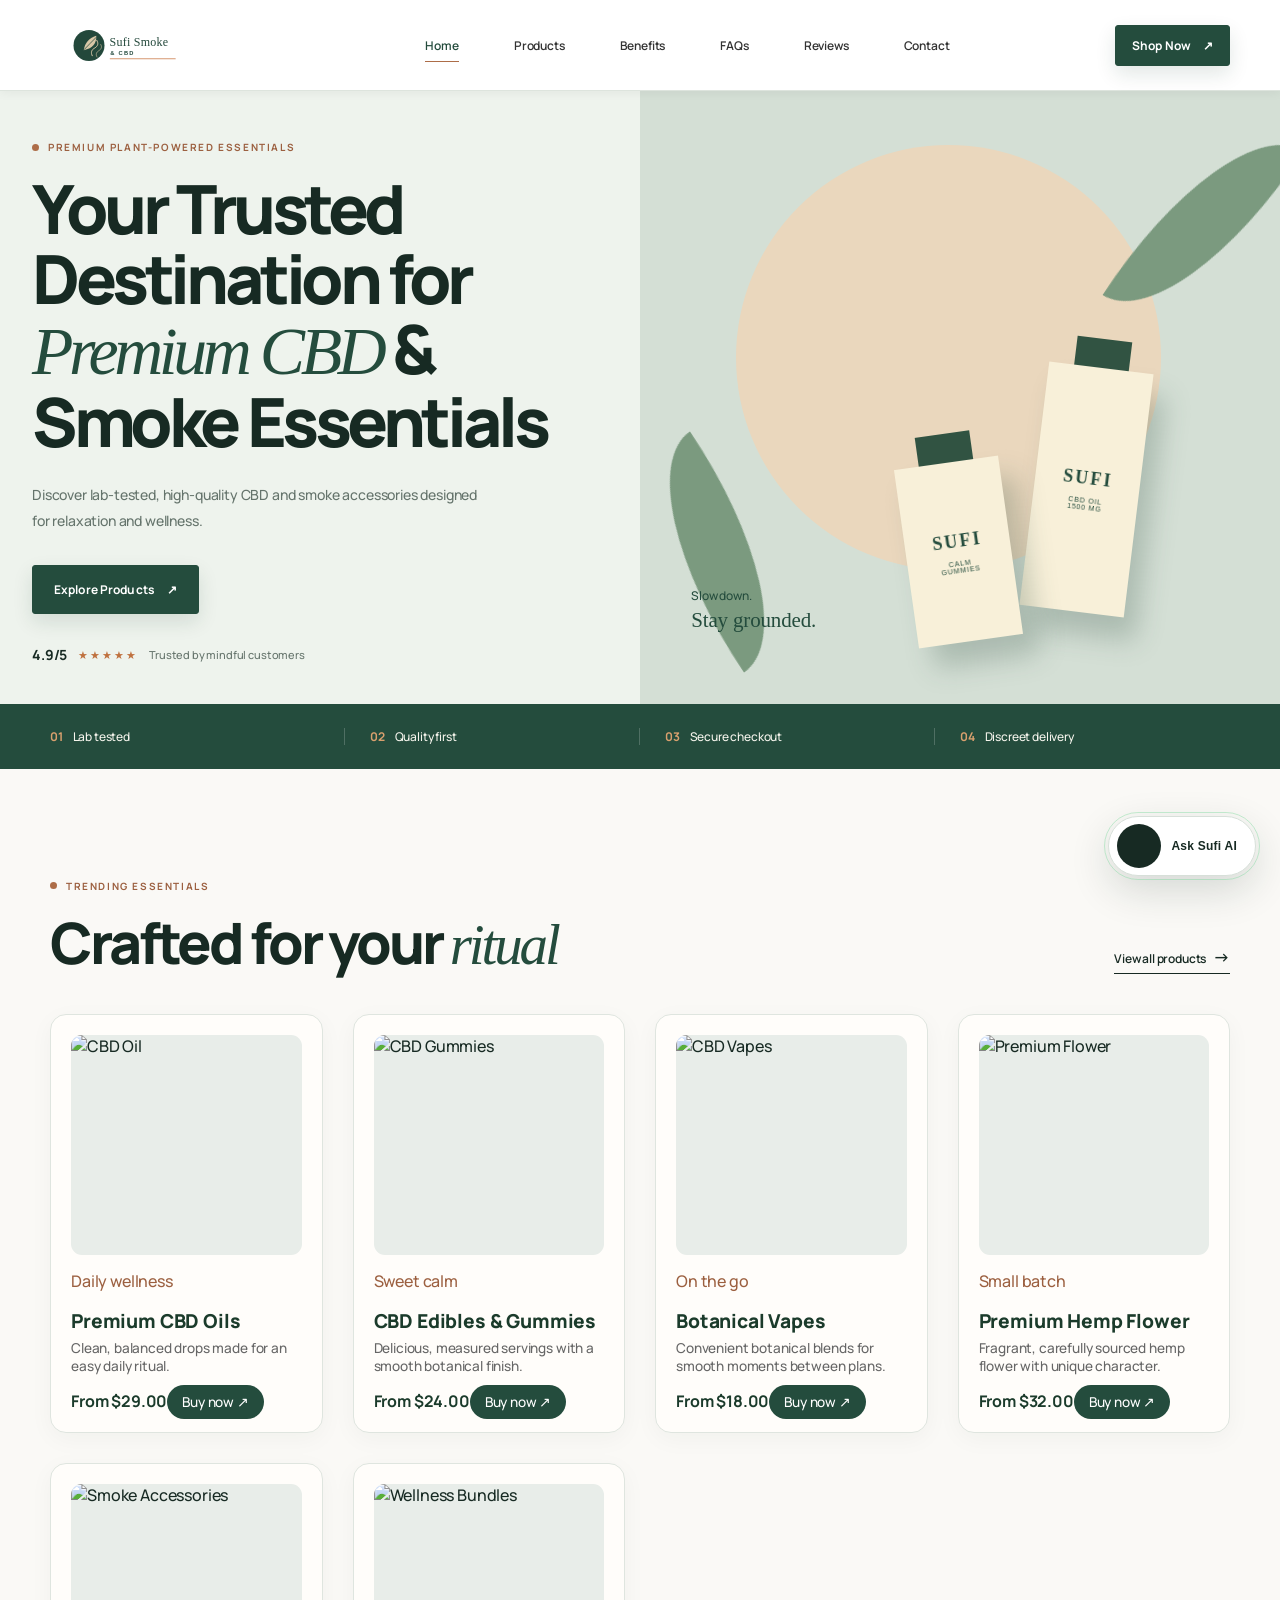
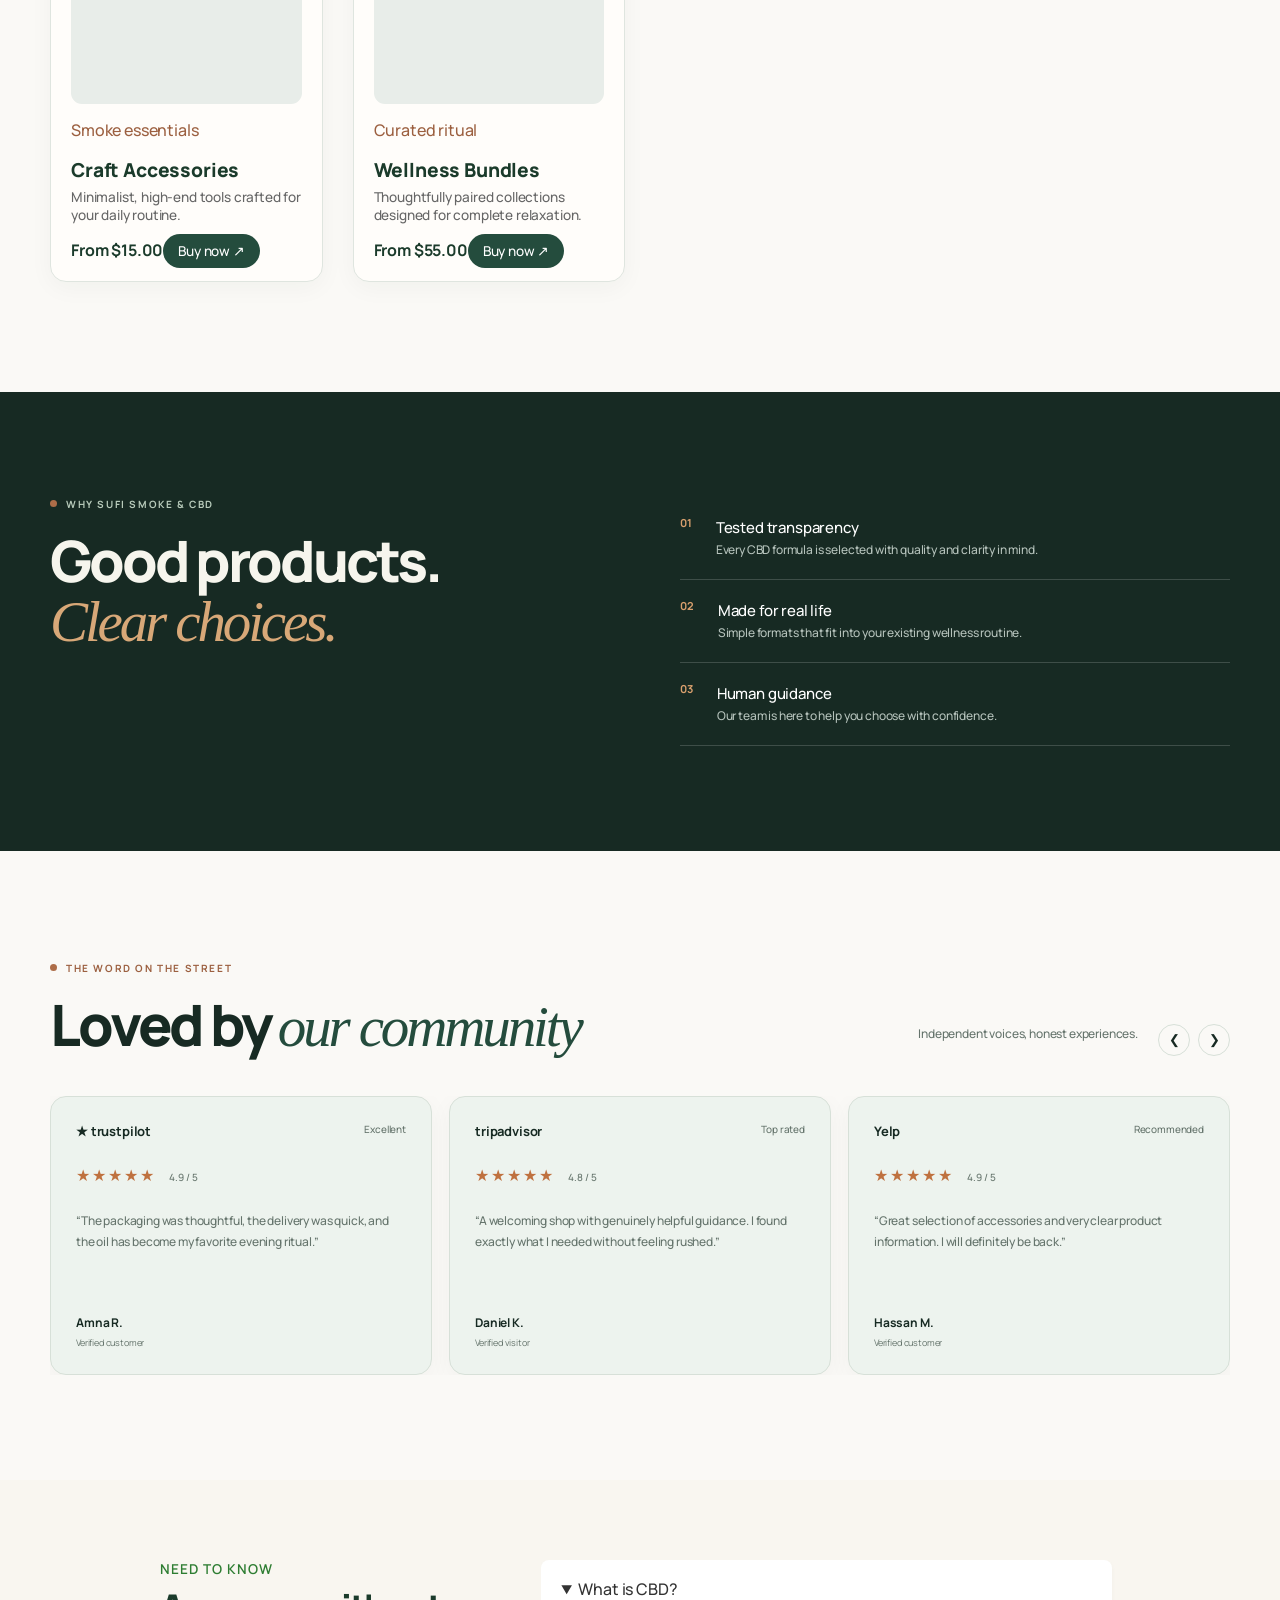
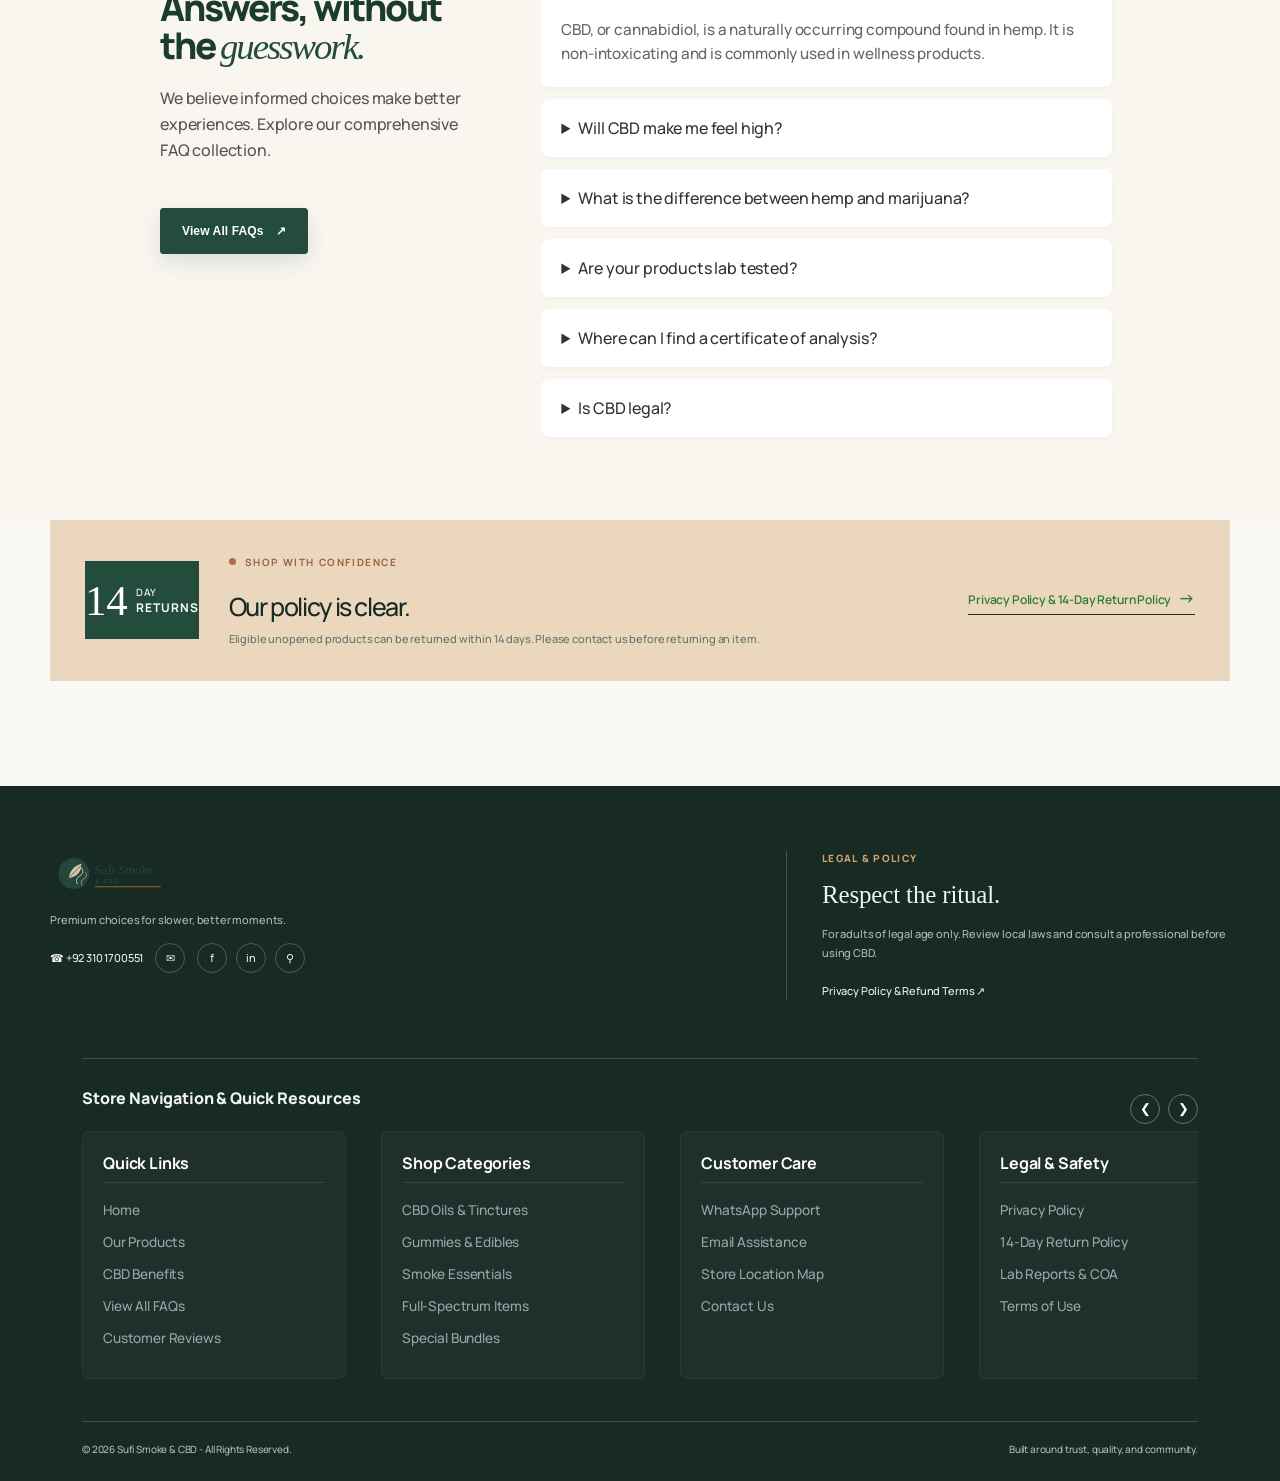
==== commit b4d89103: "Publish updated live entry page" ====
--- a/index.html
+++ b/index.html
@@ -7,7 +7,7 @@
   <title>Sufi Smoke &amp; CBD | Premium CBD &amp; Smoke Essentials</title>
   <link rel="preconnect" href="https://fonts.googleapis.com">
   <link rel="preconnect" href="https://fonts.gstatic.com" crossorigin>
-  <link href="https://fonts.googleapis.com/css2?family=Poppins:wght@400;500;600;700&display=swap" rel="stylesheet">
+  <link href="https://fonts.googleapis.com/css2?family=Manrope:wght@400;500;600;700;800&family=Playfair+Display:ital,wght@0,500;0,600;1,500;1,600&display=swap" rel="stylesheet">
   <link rel="stylesheet" href="https://cdnjs.cloudflare.com/ajax/libs/font-awesome/6.4.0/css/all.min.css">
   <link rel="stylesheet" href="style.css">
 </head>
@@ -98,6 +98,18 @@
     <div class="container footer-secretariat-section"><div class="slider-header-wrap"><h4>Official CBD Secretariat footer links &amp; Resources</h4><div class="slider-nav-btns"><button class="slide-btn" type="button" onclick="moveFooterSlide(-1)" aria-label="Previous footer links">&#10094;</button><button class="slide-btn" type="button" onclick="moveFooterSlide(1)" aria-label="Next footer links">&#10095;</button></div></div><div class="secretariat-links-grid footer-slider-container" id="footerSlider"><div class="sec-col"><h5>Explore</h5><ul><li><a href="#home">Quick Links</a></li><li><a href="#benefits">Access and Benefit-Sharing Clearing-House</a></li><li><a href="#benefits">Biosafety Clearing-House</a></li><li><a href="#benefits">Clearing-House Mechanism</a></li><li><a href="#benefits">Online Reporting Tool</a></li><li><a href="#contact">Contributions</a></li><li><a href="#contact">Country Profiles</a></li><li><a href="#reviews">Meetings and Events</a></li><li><a href="#faqs">National Biodiversity Strategies and Action Plans (NBSAPs)</a></li><li><a href="#contact">National Focal Points</a></li></ul></div><div class="sec-col"><h5>Resources</h5><ul><li><a href="#contact">National Reports</a></li><li><a href="#reviews">News Headlines</a></li><li><a href="#contact">Notifications</a></li><li><a href="#contact">Parties</a></li><li><a href="#products">Publications</a></li><li><a href="#benefits">Topics</a></li><li><a href="#contact">Business</a></li><li><a href="#contact">Women, Youth and other Stakeholders</a></li><li><a href="#benefits">Climate Change</a></li></ul></div><div class="sec-col"><h5>Information</h5><ul><li><a href="#benefits">Poverty Reduction</a></li><li><a href="#benefits">Food</a></li><li><a href="#benefits">Water</a></li><li><a href="#benefits">Indigenous Peoples and Local Communities</a></li><li><a href="#contact">Information</a></li><li><a href="#contact">Contact us</a></li><li><a href="#contact">Employment Opportunities</a></li><li><a href="#contact">Terms of Use</a></li><li><a href="#policyModal" onclick="openPolicyModal(); return false;">Privacy Policy</a></li><li><a href="#contact">Credits</a></li></ul></div></div>
     <div class="container footer-store-slider footer-secretariat-section"><div class="slider-header-wrap"><h4>Store Navigation &amp; Quick Resources</h4><div class="slider-nav-btns"><button type="button" onclick="moveFooterSlide(-1)" class="slide-btn" aria-label="Previous store links">&#10094;</button><button type="button" onclick="moveFooterSlide(1)" class="slide-btn" aria-label="Next store links">&#10095;</button></div></div><div class="footer-slider-container" id="storeFooterSlider"><div class="footer-slide-card"><h5>Quick Links</h5><ul><li><a href="#home">Home</a></li><li><a href="#products">Our Products</a></li><li><a href="#benefits">CBD Benefits</a></li><li><a href="#faqs" onclick="openFaqModal(); return false;">View All FAQs</a></li><li><a href="#reviews">Customer Reviews</a></li></ul></div><div class="footer-slide-card"><h5>Shop Categories</h5><ul><li><a href="#products">CBD Oils &amp; Tinctures</a></li><li><a href="#products">Gummies &amp; Edibles</a></li><li><a href="#products">Smoke Essentials</a></li><li><a href="#products">Full-Spectrum Items</a></li><li><a href="#products">Special Bundles</a></li></ul></div><div class="footer-slide-card"><h5>Customer Care</h5><ul><li><a href="https://wa.me/923101700551" target="_blank" rel="noopener">WhatsApp Support</a></li><li><a href="mailto:syedfayyazhussain921@gmail.com">Email Assistance</a></li><li><a href="https://maps.app.goo.gl/8WRPh6EqngQo9nLq8" target="_blank" rel="noopener">Store Location Map</a></li><li><a href="#contact">Contact Us</a></li></ul></div><div class="footer-slide-card"><h5>Legal &amp; Safety</h5><ul><li><a href="#policyModal" onclick="openPolicyModal(); return false;">Privacy Policy</a></li><li><a href="#policyModal" onclick="openPolicyModal(); return false;">14-Day Return Policy</a></li><li><a href="#contact">Lab Reports &amp; COA</a></li><li><a href="#contact">Terms of Use</a></li></ul></div><div class="footer-slide-card"><h5>About Sufi Smoke</h5><ul><li><a href="#benefits">Our Story &amp; Mission</a></li><li><a href="#benefits">Quality Pledge</a></li><li><a href="#benefits">Community &amp; Rituals</a></li><li><a href="#contact">Employment &amp; Careers</a></li></ul></div></div></div>
     <div class="container footer-bottom-bar"><p>© 2026 Sufi Smoke &amp; CBD - All Rights Reserved.</p><p>Built around trust, quality, and community.</p></div>
-  </footer><div id="faqModal" class="modal-overlay" role="dialog" aria-modal="true" aria-labelledby="faqModalTitle" aria-hidden="true"><div class="modal-content faq-modal-content"><button class="close-btn" type="button" onclick="closeFaqModal()" aria-label="Close FAQ modal">&times;</button><div class="policy-scroll-area"><h2 id="faqModalTitle">Frequently Asked Questions</h2><div class="faq-modal-list"></div></div></div></div><script src="script.js"></script>
+  </footer><div id="faqModal" class="modal-overlay" role="dialog" aria-modal="true" aria-labelledby="faqModalTitle" aria-hidden="true"><div class="modal-content faq-modal-content"><button class="close-btn" type="button" onclick="closeFaqModal()" aria-label="Close FAQ modal">&times;</button><div class="policy-scroll-area"><h2 id="faqModalTitle">Frequently Asked Questions</h2><div class="faq-modal-list"></div></div></div></div>
+  <section class="sufi-chatbot" id="sufi-chatbot" aria-label="Sufi AI assistant">
+    <button class="sufi-chat-launcher" type="button" aria-expanded="false" aria-controls="sufi-chat-panel" aria-label="Open Sufi AI assistant">
+      <span class="sufi-launcher-icon" aria-hidden="true"><i class="fa-solid fa-sparkles"></i></span><span class="sufi-launcher-label">Ask Sufi AI</span>
+    </button>
+    <div class="sufi-chat-panel" id="sufi-chat-panel" role="dialog" aria-modal="false" aria-labelledby="sufi-chat-title" aria-hidden="true">
+      <div class="sufi-chat-header"><div class="sufi-chat-identity"><span class="sufi-avatar"><i class="fa-solid fa-leaf" aria-hidden="true"></i></span><div><h2 id="sufi-chat-title">Sufi AI Assistant</h2><p><span class="sufi-online-dot"></span> Online &amp; ready to help</p></div></div><div class="sufi-chat-actions"><button class="sufi-theme-toggle" type="button" aria-label="Use automatic theme" title="Toggle theme"><i class="fa-solid fa-circle-half-stroke" aria-hidden="true"></i></button><button class="sufi-chat-close" type="button" aria-label="Close chat"><i class="fa-solid fa-xmark" aria-hidden="true"></i></button></div></div>
+      <div class="sufi-chat-messages" role="log" aria-live="polite" aria-relevant="additions"></div>
+      <div class="sufi-chat-status" role="status" aria-live="polite"></div>
+      <div class="sufi-chat-composer"><div class="sufi-quick-replies" aria-label="Suggested questions"><button type="button" data-message="Which CBD product is best for a beginner?">Beginner guide</button><button type="button" data-message="How can I choose the right product?">Help me choose</button><button type="button" data-message="Are your products lab tested?">Lab testing</button></div><form class="sufi-chat-form"><label class="sufi-sr-only" for="sufi-chat-input">Message Sufi AI</label><textarea id="sufi-chat-input" rows="1" maxlength="1200" placeholder="Ask about products, quality, or orders..." autocomplete="off"></textarea><button class="sufi-send-button" type="submit" aria-label="Send message"><i class="fa-solid fa-arrow-up" aria-hidden="true"></i></button></form><p class="sufi-chat-disclaimer">AI guidance is informational. For medical advice, consult a qualified professional.</p></div>
+    </div>
+  </section>
+  <script src="script.js"></script>
 </body>
 </html>
--- a/style.css
+++ b/style.css
@@ -181,71 +181,168 @@
 header.site-header { position: fixed; }
 .site-header .navbar { min-height: 60px; }
 header.site-header .navbar { margin: 0 auto; max-width: 1180px; width: 100%; }
-@media (max-width: 800px) {
-	header.site-header { position: fixed; }
-	header.site-header .navbar { min-height: 52px; width: 100%; }
-}
-
-/* Consolidated page foundation and conflict fixes. */
-:root { --ink:#182c27; --green:#355b4d; --sage:#c5d5c7; --mint:#e9f0e7; --sand:#ead7b9; --orange:#c87542; --muted:#6b7973; --line:#d5ddd4; --white:#f9faf5; }
-* { box-sizing:border-box; }
-html { scroll-behavior:smooth; scroll-padding-top:96px; }
-body { margin:0; background:var(--white); color:var(--ink); font-family:Poppins,sans-serif; }
-a { color:inherit; text-decoration:none; }
-.container { width:min(1180px, calc(100% - 64px)); margin:auto; }
-.site-header { background:var(--white); position:fixed; top:0; width:100%; z-index:1000; }
-.navbar { align-items:center; display:flex; justify-content:space-between; }
-.nav-menu { align-items:center; display:flex; gap:25px; }
-.nav-link { color:var(--muted); font-size:12px; }
-.nav-link:hover, .nav-link.active { color:var(--ink); }
-.button { align-items:center; background:var(--green); border:1px solid var(--green); color:#fff; display:inline-flex; font-size:12px; font-weight:600; gap:12px; padding:15px 21px; transition:.2s ease; }
-.button:hover { background:var(--ink); transform:translateY(-2px); }
-.button-small { padding:11px 16px; }
-.menu-toggle { background:none; border:0; cursor:pointer; display:none; }
-.menu-toggle span { background:var(--ink); display:block; height:2px; margin:5px; width:22px; }
-#home { margin-top:90px; }
-.hero { background:var(--mint); display:grid; grid-template-columns:1fr 1fr; min-height:600px; overflow:hidden; }
-.hero-copy { align-self:center; padding-bottom:40px; padding-top:50px; }
-.eyebrow { align-items:center; color:var(--green); display:flex; font-size:10px; font-weight:700; gap:9px; letter-spacing:.16em; margin:0 0 20px; text-transform:uppercase; }
-.eyebrow span { background:var(--orange); border-radius:50%; height:7px; width:7px; }
-h1,h2,h3,h4,p { margin-top:0; }
-h1 { font-size:clamp(40px,5vw,68px); font-weight:500; letter-spacing:-.045em; line-height:1.03; margin-bottom:25px; max-width:670px; }
-em { color:var(--green); font-family:Georgia,serif; font-weight:400; }
-.lead { color:var(--muted); font-size:14px; line-height:1.8; max-width:460px; margin-bottom:30px; }
-.hero-proof { align-items:center; color:var(--muted); display:flex; font-size:11px; gap:11px; margin-top:31px; }
-.hero-proof strong { color:var(--ink); font-size:14px; }
-.stars,.rating { color:#bf713f; letter-spacing:2px; }
-.hero-visual { background:var(--sage); min-height:600px; overflow:hidden; position:relative; }
-.glow { background:#f1d8a9; border-radius:50%; height:425px; left:15%; position:absolute; top:9%; width:425px; }
-.botanical { background:#7b9a7f; border-radius:100% 0 100% 0; height:230px; opacity:.75; position:absolute; width:90px; }
-.botanical-one { right:5%; top:3%; transform:rotate(33deg); }.botanical-two { bottom:6%; left:5%; transform:rotate(-34deg); }
-.bottle { align-items:center; background:#f8f0d9; bottom:15%; box-shadow:14px 22px 25px #38544742; color:var(--green); display:flex; flex-direction:column; font-family:Georgia,serif; justify-content:center; position:absolute; text-align:center; width:105px; }
-.bottle:before { background:#315342; content:""; height:29px; position:absolute; top:-29px; width:55px; }.bottle b { font-size:18px; letter-spacing:.12em; }.bottle small { font-family:Poppins,sans-serif; font-size:7px; letter-spacing:.12em; margin-top:8px; }
-.bottle-tall { height:245px; right:22%; transform:rotate(7deg); }.bottle-short { bottom:10%; height:180px; right:42%; transform:rotate(-8deg); z-index:2; }
-.hero-visual > p { bottom:9%; color:var(--green); font-size:12px; left:8%; line-height:1.5; position:absolute; }.hero-visual > p strong { font-family:Georgia,serif; font-size:21px; font-weight:400; }
-.standards { background:var(--green); color:#f6f5ed; }.standards-grid { display:grid; grid-template-columns:repeat(4,1fr); padding:24px 0; }.standards-grid span { border-right:1px solid #ffffff33; font-size:12px; padding-left:25px; }.standards-grid span:first-child { padding-left:0; }.standards-grid span:last-child { border:0; }.standards-grid b { color:#d9a06e; margin-right:8px; }
-.section { padding:110px 0; }.section-heading { align-items:end; display:flex; justify-content:space-between; margin-bottom:40px; }.section-heading h2,.benefit-layout h2,.faq-intro h2 { font-size:clamp(37px,4.5vw,57px); font-weight:500; letter-spacing:-.04em; line-height:1.04; margin:0; }.text-link { border-bottom:1px solid var(--ink); font-size:12px; font-weight:600; padding-bottom:5px; }.text-link span { font-size:17px; margin-left:5px; }
-section#products.products-section { margin-top:0; }
-.product-grid { display:grid; }
-.benefit-band { background:var(--ink); color:#f6f5ed; padding:105px 0; }.benefit-layout { display:grid; gap:80px; grid-template-columns:1fr 1fr; }.benefit-layout em { color:#d8a878; }.benefit-layout .eyebrow { color:#b8cbbb; }.benefit-list > div { border-bottom:1px solid #ffffff2b; display:flex; gap:24px; padding:18px 0; }.benefit-list b { color:#d9a06e; font-size:11px; }.benefit-list p { color:#b5c2bb; font-size:12px; line-height:1.7; margin:0; }.benefit-list strong { color:#fff; font-size:15px; font-weight:500; }
-.reviews { padding-bottom:105px; }.section-note { color:var(--muted); font-size:12px; }.review-card { background:var(--mint); padding:25px; }.review-source { display:flex; font-size:13px; justify-content:space-between; }.review-source span { color:var(--muted); font-size:10px; }.rating { font-size:16px; margin:24px 0; }.rating small { color:var(--muted); font-size:10px; letter-spacing:0; margin-left:8px; }.review-card p { color:var(--muted); font-size:12px; line-height:1.8; min-height:88px; }.review-card > strong { font-size:12px; }.review-card > strong small { color:var(--muted); display:block; font-size:9px; font-weight:400; margin-top:4px; }
-.policy-strip { align-items:center; background:var(--sand); display:flex; gap:30px; margin-bottom:105px; padding:35px; }.policy-badge { align-items:center; background:var(--green); color:#fff; display:flex; gap:8px; height:78px; justify-content:center; min-width:106px; }.policy-badge b { font-family:Georgia,serif; font-size:43px; font-weight:400; }.policy-badge span { font-size:10px; letter-spacing:.1em; }.policy-badge strong { font-size:12px; }.policy-strip h2 { font-size:25px; font-weight:500; margin-bottom:7px; }.policy-strip p:not(.eyebrow) { color:var(--muted); font-size:11px; margin:0; }.policy-strip .text-link { margin-left:auto; white-space:nowrap; }
-.site-footer { background:var(--ink); color:#eff4ec; padding-top:65px; }
-.footer-slider-container { scrollbar-width:none; }.footer-slider-container::-webkit-scrollbar { display:none; }
-.footer-secretariat-section:not(.footer-store-slider):has(.footer-store-slider) { border-top:0; padding:0; }
-
-@media (max-width:800px) {
-  .container { width:calc(100% - 40px); }
-  .site-header { padding:10px 20px; }
-  #home { margin-top:72px; }
-  .menu-toggle { display:block !important; }
-  .site-header .nav-menu { align-items:stretch; background:var(--white); box-shadow:0 14px 25px #182c2718; display:none !important; flex-direction:column; gap:0; left:0; padding:10px 20px 18px; position:absolute; right:0; top:72px; }
-  .site-header .nav-menu.is-open { display:flex !important; }
-  .nav-link { padding:12px 0; }
-  .cta-btn { display:none !important; }
-  .hero { display:block; }.hero-copy { padding-bottom:65px; padding-top:70px; }.hero-visual { min-height:410px; }.glow { height:290px; width:290px; }.bottle { width:85px; }.bottle-tall { height:190px; right:18%; }.bottle-short { bottom:10%; height:145px; right:36%; }
-  .standards-grid { gap:18px 10px; grid-template-columns:repeat(2,1fr); }.standards-grid span,.standards-grid span:first-child { border:0; padding:0; }
-  .section { padding:75px 0; }.section-heading { align-items:start; display:block; }.section-heading .text-link { display:inline-block; margin-top:22px; }
-  .benefit-layout { display:block; }.benefit-list { margin-top:45px; }
-  .policy-strip { align-items:flex-start; display:block; margin-bottom:75px; }.policy-strip .text-link { display:inline-block; margin-top:20px; }
-}
+@media (max-width: 800px) {
+	header.site-header { position: fixed; }
+	header.site-header .navbar { min-height: 52px; width: 100%; }
+}
+
+/* Consolidated page foundation and conflict fixes. */
+:root { --ink:#182c27; --green:#355b4d; --sage:#c5d5c7; --mint:#e9f0e7; --sand:#ead7b9; --orange:#c87542; --muted:#6b7973; --line:#d5ddd4; --white:#f9faf5; }
+* { box-sizing:border-box; }
+html { scroll-behavior:smooth; scroll-padding-top:96px; }
+body { margin:0; background:var(--white); color:var(--ink); font-family:Poppins,sans-serif; }
+a { color:inherit; text-decoration:none; }
+.container { width:min(1180px, calc(100% - 64px)); margin:auto; }
+.site-header { background:var(--white); position:fixed; top:0; width:100%; z-index:1000; }
+.navbar { align-items:center; display:flex; justify-content:space-between; }
+.nav-menu { align-items:center; display:flex; gap:25px; }
+.nav-link { color:var(--muted); font-size:12px; }
+.nav-link:hover, .nav-link.active { color:var(--ink); }
+.button { align-items:center; background:var(--green); border:1px solid var(--green); color:#fff; display:inline-flex; font-size:12px; font-weight:600; gap:12px; padding:15px 21px; transition:.2s ease; }
+.button:hover { background:var(--ink); transform:translateY(-2px); }
+.button-small { padding:11px 16px; }
+.menu-toggle { background:none; border:0; cursor:pointer; display:none; }
+.menu-toggle span { background:var(--ink); display:block; height:2px; margin:5px; width:22px; }
+#home { margin-top:90px; }
+.hero { background:var(--mint); display:grid; grid-template-columns:1fr 1fr; min-height:600px; overflow:hidden; }
+.hero-copy { align-self:center; padding-bottom:40px; padding-top:50px; }
+.eyebrow { align-items:center; color:var(--green); display:flex; font-size:10px; font-weight:700; gap:9px; letter-spacing:.16em; margin:0 0 20px; text-transform:uppercase; }
+.eyebrow span { background:var(--orange); border-radius:50%; height:7px; width:7px; }
+h1,h2,h3,h4,p { margin-top:0; }
+h1 { font-size:clamp(40px,5vw,68px); font-weight:500; letter-spacing:-.045em; line-height:1.03; margin-bottom:25px; max-width:670px; }
+em { color:var(--green); font-family:Georgia,serif; font-weight:400; }
+.lead { color:var(--muted); font-size:14px; line-height:1.8; max-width:460px; margin-bottom:30px; }
+.hero-proof { align-items:center; color:var(--muted); display:flex; font-size:11px; gap:11px; margin-top:31px; }
+.hero-proof strong { color:var(--ink); font-size:14px; }
+.stars,.rating { color:#bf713f; letter-spacing:2px; }
+.hero-visual { background:var(--sage); min-height:600px; overflow:hidden; position:relative; }
+.glow { background:#f1d8a9; border-radius:50%; height:425px; left:15%; position:absolute; top:9%; width:425px; }
+.botanical { background:#7b9a7f; border-radius:100% 0 100% 0; height:230px; opacity:.75; position:absolute; width:90px; }
+.botanical-one { right:5%; top:3%; transform:rotate(33deg); }.botanical-two { bottom:6%; left:5%; transform:rotate(-34deg); }
+.bottle { align-items:center; background:#f8f0d9; bottom:15%; box-shadow:14px 22px 25px #38544742; color:var(--green); display:flex; flex-direction:column; font-family:Georgia,serif; justify-content:center; position:absolute; text-align:center; width:105px; }
+.bottle:before { background:#315342; content:""; height:29px; position:absolute; top:-29px; width:55px; }.bottle b { font-size:18px; letter-spacing:.12em; }.bottle small { font-family:Poppins,sans-serif; font-size:7px; letter-spacing:.12em; margin-top:8px; }
+.bottle-tall { height:245px; right:22%; transform:rotate(7deg); }.bottle-short { bottom:10%; height:180px; right:42%; transform:rotate(-8deg); z-index:2; }
+.hero-visual > p { bottom:9%; color:var(--green); font-size:12px; left:8%; line-height:1.5; position:absolute; }.hero-visual > p strong { font-family:Georgia,serif; font-size:21px; font-weight:400; }
+.standards { background:var(--green); color:#f6f5ed; }.standards-grid { display:grid; grid-template-columns:repeat(4,1fr); padding:24px 0; }.standards-grid span { border-right:1px solid #ffffff33; font-size:12px; padding-left:25px; }.standards-grid span:first-child { padding-left:0; }.standards-grid span:last-child { border:0; }.standards-grid b { color:#d9a06e; margin-right:8px; }
+.section { padding:110px 0; }.section-heading { align-items:end; display:flex; justify-content:space-between; margin-bottom:40px; }.section-heading h2,.benefit-layout h2,.faq-intro h2 { font-size:clamp(37px,4.5vw,57px); font-weight:500; letter-spacing:-.04em; line-height:1.04; margin:0; }.text-link { border-bottom:1px solid var(--ink); font-size:12px; font-weight:600; padding-bottom:5px; }.text-link span { font-size:17px; margin-left:5px; }
+section#products.products-section { margin-top:0; }
+.product-grid { display:grid; }
+.benefit-band { background:var(--ink); color:#f6f5ed; padding:105px 0; }.benefit-layout { display:grid; gap:80px; grid-template-columns:1fr 1fr; }.benefit-layout em { color:#d8a878; }.benefit-layout .eyebrow { color:#b8cbbb; }.benefit-list > div { border-bottom:1px solid #ffffff2b; display:flex; gap:24px; padding:18px 0; }.benefit-list b { color:#d9a06e; font-size:11px; }.benefit-list p { color:#b5c2bb; font-size:12px; line-height:1.7; margin:0; }.benefit-list strong { color:#fff; font-size:15px; font-weight:500; }
+.reviews { padding-bottom:105px; }.section-note { color:var(--muted); font-size:12px; }.review-card { background:var(--mint); padding:25px; }.review-source { display:flex; font-size:13px; justify-content:space-between; }.review-source span { color:var(--muted); font-size:10px; }.rating { font-size:16px; margin:24px 0; }.rating small { color:var(--muted); font-size:10px; letter-spacing:0; margin-left:8px; }.review-card p { color:var(--muted); font-size:12px; line-height:1.8; min-height:88px; }.review-card > strong { font-size:12px; }.review-card > strong small { color:var(--muted); display:block; font-size:9px; font-weight:400; margin-top:4px; }
+.policy-strip { align-items:center; background:var(--sand); display:flex; gap:30px; margin-bottom:105px; padding:35px; }.policy-badge { align-items:center; background:var(--green); color:#fff; display:flex; gap:8px; height:78px; justify-content:center; min-width:106px; }.policy-badge b { font-family:Georgia,serif; font-size:43px; font-weight:400; }.policy-badge span { font-size:10px; letter-spacing:.1em; }.policy-badge strong { font-size:12px; }.policy-strip h2 { font-size:25px; font-weight:500; margin-bottom:7px; }.policy-strip p:not(.eyebrow) { color:var(--muted); font-size:11px; margin:0; }.policy-strip .text-link { margin-left:auto; white-space:nowrap; }
+.site-footer { background:var(--ink); color:#eff4ec; padding-top:65px; }
+.footer-slider-container { scrollbar-width:none; }.footer-slider-container::-webkit-scrollbar { display:none; }
+.footer-secretariat-section:not(.footer-store-slider):has(.footer-store-slider) { border-top:0; padding:0; }
+
+/* Isolated premium assistant UI. */
+#sufi-chatbot { --sufi-chat-ink:#17352a; --sufi-chat-muted:#688077; --sufi-chat-surface:#fffefa; --sufi-chat-soft:#edf4ef; --sufi-chat-accent:#2e7d58; --sufi-chat-shadow:0 24px 70px rgba(23,53,42,.22); font-family:Poppins,sans-serif; position:fixed; right:24px; bottom:24px; z-index:3000; }
+#sufi-chatbot.sufi-chatbot-dark { --sufi-chat-ink:#eff8f1; --sufi-chat-muted:#a7beb0; --sufi-chat-surface:#172a22; --sufi-chat-soft:#213b2f; --sufi-chat-accent:#8ad1a2; --sufi-chat-shadow:0 24px 70px rgba(0,0,0,.45); }
+.sufi-chat-launcher { align-items:center; background:linear-gradient(135deg,#214d39,#2e7d58); border:1px solid rgba(255,255,255,.35); border-radius:999px; box-shadow:0 12px 35px rgba(23,78,51,.3),inset 0 1px rgba(255,255,255,.3); color:#fff; cursor:pointer; display:flex; gap:10px; min-height:58px; padding:7px 18px 7px 8px; position:relative; transition:transform .25s,box-shadow .25s; }
+.sufi-chat-launcher:before { animation:sufi-pulse 2.8s infinite; border:1px solid rgba(119,217,154,.75); border-radius:inherit; content:""; inset:-5px; opacity:.55; pointer-events:none; position:absolute; }
+.sufi-chat-launcher:hover { box-shadow:0 16px 42px rgba(23,78,51,.42),inset 0 1px rgba(255,255,255,.45); transform:translateY(-3px) scale(1.03); }
+.sufi-launcher-icon { align-items:center; background:rgba(255,255,255,.16); border-radius:50%; display:inline-flex; font-size:18px; height:44px; justify-content:center; width:44px; }
+.sufi-launcher-label { font-size:12px; font-weight:600; letter-spacing:.02em; }
+.sufi-chat-panel { background:var(--sufi-chat-surface); border:1px solid rgba(116,157,133,.3); border-radius:24px; bottom:76px; box-shadow:var(--sufi-chat-shadow); color:var(--sufi-chat-ink); display:flex; flex-direction:column; height:min(650px,calc(100dvh - 120px)); opacity:0; overflow:hidden; pointer-events:none; position:absolute; right:0; transform:translateY(12px) scale(.94); transform-origin:bottom right; transition:opacity .24s,transform .3s,visibility .3s; visibility:hidden; width:min(390px,calc(100vw - 32px)); }
+.sufi-chatbot.is-open .sufi-chat-panel { opacity:1; pointer-events:auto; transform:translateY(0) scale(1); visibility:visible; }
+.sufi-chatbot.is-open .sufi-chat-launcher { opacity:0; pointer-events:none; transform:scale(.8); }
+.sufi-chat-header { align-items:center; background:linear-gradient(135deg,#173d2c,#286547); color:#fff; display:flex; justify-content:space-between; padding:18px 18px 16px; }
+.sufi-chat-identity { align-items:center; display:flex; gap:11px; }.sufi-avatar { align-items:center; background:rgba(255,255,255,.16); border:1px solid rgba(255,255,255,.3); border-radius:14px; display:flex; height:40px; justify-content:center; width:40px; }
+.sufi-chat-header h2 { font-size:14px; font-weight:600; margin:0; }.sufi-chat-header p { align-items:center; color:#c9e5d2; display:flex; font-size:9px; gap:5px; margin:3px 0 0; }.sufi-online-dot { background:#72e19a; border-radius:50%; box-shadow:0 0 0 3px rgba(114,225,154,.14); height:6px; width:6px; }
+.sufi-chat-actions { display:flex; gap:5px; }.sufi-chat-actions button { background:transparent; border:0; border-radius:9px; color:#d6ecdd; cursor:pointer; font-size:14px; height:32px; width:32px; }.sufi-chat-actions button:hover { background:rgba(255,255,255,.14); color:#fff; }
+.sufi-chat-messages { display:flex; flex:1; flex-direction:column; gap:12px; overflow-y:auto; padding:20px 15px; scrollbar-width:thin; }.sufi-message { animation:sufi-message-in .3s ease both; display:flex; max-width:88%; }.sufi-message.user { align-self:flex-end; }.sufi-message.ai { align-self:flex-start; }.sufi-bubble { border-radius:16px 16px 16px 4px; font-size:11px; line-height:1.65; padding:11px 13px; white-space:pre-wrap; }.sufi-message.ai .sufi-bubble { background:var(--sufi-chat-soft); }.sufi-message.user .sufi-bubble { background:var(--sufi-chat-accent); border-radius:16px 16px 4px; color:#fff; }
+.sufi-typing { display:flex; gap:4px; padding:14px 15px; }.sufi-typing span { animation:sufi-bounce 1.2s infinite; background:var(--sufi-chat-muted); border-radius:50%; height:5px; width:5px; }.sufi-typing span:nth-child(2){animation-delay:.15s}.sufi-typing span:nth-child(3){animation-delay:.3s}
+.sufi-chat-status { color:#b34b42; font-size:10px; min-height:0; padding:0 17px; }.sufi-chat-status:not(:empty) { padding-bottom:7px; }
+.sufi-chat-composer { border-top:1px solid rgba(116,157,133,.2); padding:10px 12px 11px; }.sufi-quick-replies { display:flex; gap:6px; margin-bottom:9px; overflow-x:auto; scrollbar-width:none; }.sufi-quick-replies::-webkit-scrollbar { display:none; }.sufi-quick-replies button { background:transparent; border:1px solid rgba(46,125,88,.35); border-radius:999px; color:var(--sufi-chat-accent); cursor:pointer; flex:0 0 auto; font:500 9px Poppins,sans-serif; padding:6px 9px; transition:background .2s,transform .2s; }.sufi-quick-replies button:hover { background:var(--sufi-chat-soft); transform:translateY(-1px); }
+.sufi-chat-form { align-items:flex-end; background:var(--sufi-chat-soft); border:1px solid rgba(116,157,133,.26); border-radius:16px; display:flex; gap:7px; padding:6px; }.sufi-chat-form textarea { background:transparent; border:0; color:var(--sufi-chat-ink); flex:1; font:11px/1.5 Poppins,sans-serif; max-height:92px; outline:0; padding:7px 6px; resize:none; }.sufi-chat-form textarea::placeholder { color:var(--sufi-chat-muted); }.sufi-send-button { align-items:center; background:var(--sufi-chat-accent); border:0; border-radius:11px; color:#fff; cursor:pointer; display:flex; flex:0 0 34px; height:34px; justify-content:center; transition:transform .2s,filter .2s; }.sufi-send-button:hover { filter:brightness(1.1); transform:scale(1.08) rotate(-6deg); }.sufi-send-button:disabled { cursor:not-allowed; opacity:.5; transform:none; }.sufi-chat-disclaimer { color:var(--sufi-chat-muted); font-size:8px; margin:7px 2px 0; text-align:center; }.sufi-sr-only { height:1px; margin:-1px; overflow:hidden; position:absolute; width:1px; clip:rect(0,0,0,0); }
+@keyframes sufi-pulse { 0%,100%{opacity:.25;transform:scale(.98)}50%{opacity:.7;transform:scale(1.03)} } @keyframes sufi-message-in { from{opacity:0;transform:translateY(7px)}to{opacity:1;transform:none} } @keyframes sufi-bounce { 0%,60%,100%{transform:translateY(0)}30%{transform:translateY(-4px)} }
+@media (max-width:600px) { #sufi-chatbot { bottom:max(14px,env(safe-area-inset-bottom)); right:14px; } .sufi-chat-panel { bottom:68px; height:min(620px,calc(100dvh - 92px)); width:calc(100vw - 28px); } .sufi-launcher-label { display:none; }.sufi-chat-launcher { min-height:56px; padding:6px; }.sufi-launcher-icon { height:44px; width:44px; } }
+@media (prefers-reduced-motion:reduce) { .sufi-chat-launcher:before,.sufi-message,.sufi-typing span { animation:none; }.sufi-chat-panel,.sufi-chat-launcher { transition:none; } }
+
+/* Premium visual system and restrained motion layer. */
+:root { --ink:#142b24; --green:#315d4b; --sage:#c9d9cd; --mint:#edf3ed; --sand:#ead9bf; --orange:#b9784e; --muted:#68776f; --line:#d8e1da; --white:#fbfcf9; --ease-premium:cubic-bezier(.22,1,.36,1); }
+html { scroll-behavior:smooth; }
+body { background:var(--white); font-family:Manrope,Poppins,sans-serif; font-weight:500; letter-spacing:-.01em; overflow-x:hidden; }
+html.js-enabled body:not(.page-ready) .hero-copy > *, html.js-enabled body:not(.page-ready) .hero-visual > * { opacity:0; }
+body.page-ready .hero-copy > * { animation:premium-rise .8s var(--ease-premium) both; }
+body.page-ready .hero-copy .eyebrow { animation-delay:.08s; } body.page-ready .hero-copy h1 { animation-delay:.16s; } body.page-ready .hero-copy .lead { animation-delay:.24s; } body.page-ready .hero-copy .button { animation-delay:.32s; } body.page-ready .hero-copy .hero-proof { animation-delay:.4s; }
+body.page-ready .hero-visual > * { animation:premium-fade 1s var(--ease-premium) both; }.hero-visual .glow { animation-delay:.14s; }.hero-visual .botanical-one { animation-delay:.24s; }.hero-visual .botanical-two { animation-delay:.3s; }.hero-visual .bottle { animation-delay:.38s; }
+h1,h2,h3,h4 { font-family:Manrope,Poppins,sans-serif; font-weight:800; }
+h1 { font-size:clamp(42px,5.3vw,72px); font-weight:800; letter-spacing:-.065em; }
+h2,.section-heading h2,.benefit-layout h2,.faq-intro h2 { font-weight:800; letter-spacing:-.055em; }
+.lead { font-size:14px; line-height:1.9; }
+.button { border-radius:3px; box-shadow:0 8px 20px rgba(20,61,44,.12); font-weight:700; letter-spacing:.01em; position:relative; transition:transform .35s var(--ease-premium),box-shadow .35s,background-color .35s; }
+.button:after { background:rgba(255,255,255,.16); content:""; inset:0; opacity:0; position:absolute; transform:translateX(-100%); transition:transform .5s var(--ease-premium),opacity .3s; }
+.button:hover { box-shadow:0 14px 28px rgba(20,61,44,.2); transform:translateY(-3px); }.button:hover:after { opacity:1; transform:translateX(0); }.button:active { transform:translateY(-1px) scale(.98); }
+.site-header { backdrop-filter:blur(16px); background:rgba(251,252,249,.86); border-bottom:1px solid rgba(216,225,218,.7); box-shadow:0 8px 28px rgba(20,43,36,.05); transition:background .35s,box-shadow .35s; }
+.nav-link { font-weight:600; position:relative; transition:color .3s; }.nav-link:after { background:var(--orange); bottom:-8px; content:""; height:1px; left:0; position:absolute; transform:scaleX(0); transform-origin:right; transition:transform .3s var(--ease-premium); width:100%; }.nav-link:hover:after,.nav-link.active:after { transform:scaleX(1); transform-origin:left; }
+.hero { position:relative; }.hero-copy { position:relative; z-index:1; }.hero-visual { isolation:isolate; }.hero-visual:after { background:linear-gradient(120deg,transparent 20%,rgba(255,255,255,.14),transparent 70%); content:""; inset:0; pointer-events:none; position:absolute; transform:translateX(-100%); animation:premium-sheen 12s ease-in-out infinite; }
+.glow { filter:blur(.2px); animation:premium-float 8s ease-in-out infinite; }.bottle { transition:transform .5s var(--ease-premium),box-shadow .5s; }.hero-visual:hover .bottle-tall { transform:rotate(7deg) translateY(-7px); }.hero-visual:hover .bottle-short { transform:rotate(-8deg) translateY(-5px); }
+.image-product-card,.review-card { border:1px solid var(--line); border-radius:16px; box-shadow:0 6px 24px rgba(20,43,36,.04); transition:transform .45s var(--ease-premium),box-shadow .45s,border-color .45s; }.image-product-card:hover,.review-card:hover { border-color:#b8cfc0; box-shadow:0 18px 42px rgba(20,43,36,.12); transform:translateY(-7px); }.image-product-art img { transition:transform .7s var(--ease-premium),filter .7s; }.image-product-card:hover .image-product-art img { filter:saturate(1.05); transform:scale(1.05); }.image-product-art { border-radius:11px; }
+.faq-trigger-section { background:linear-gradient(180deg,#f5f8f4,#eef4ee); }.faq-trigger-section .button { margin-top:25px; }
+.sufi-chatbot { --sufi-chat-accent:#a36a43; --sufi-chat-ink:#1c2b26; --sufi-chat-muted:#728078; --sufi-chat-surface:#fff; --sufi-chat-soft:#f4f7f4; --sufi-chat-shadow:0 26px 80px rgba(20,43,36,.18); }
+.sufi-chatbot.sufi-chatbot-dark { --sufi-chat-accent:#c89a78; --sufi-chat-ink:#f4f6f3; --sufi-chat-muted:#a7b5ae; --sufi-chat-surface:#19251f; --sufi-chat-soft:#25342c; --sufi-chat-shadow:0 26px 80px rgba(0,0,0,.5); }
+.sufi-chat-launcher { background:#fff; border:1px solid #d7e0d9; box-shadow:0 14px 40px rgba(20,43,36,.16); color:var(--ink); }.sufi-chat-launcher:hover { box-shadow:0 18px 46px rgba(20,43,36,.23); }.sufi-launcher-icon { background:var(--ink); color:#fff; }.sufi-chatbot.sufi-chatbot-dark .sufi-chat-launcher { background:#213128; border-color:#41554a; color:#f4f6f3; }.sufi-chatbot.sufi-chatbot-dark .sufi-launcher-icon { background:var(--sufi-chat-accent); }
+.sufi-chat-header { background:var(--sufi-chat-surface); border-bottom:1px solid #e3e9e4; color:var(--sufi-chat-ink); }.sufi-chatbot.sufi-chatbot-dark .sufi-chat-header { border-bottom-color:#34473c; }.sufi-avatar { background:var(--sufi-chat-ink); border:0; color:#fff; }.sufi-chat-header p { color:var(--sufi-chat-muted); }.sufi-chat-actions button { color:var(--sufi-chat-muted); }.sufi-chat-actions button:hover { background:var(--sufi-chat-soft); color:var(--sufi-chat-ink); }.sufi-chatbot.sufi-chatbot-dark .sufi-avatar { background:var(--sufi-chat-accent); color:#19251f; }
+.sufi-message.ai .sufi-bubble { background:var(--sufi-chat-soft); border:1px solid #e3e9e4; }.sufi-message.user .sufi-bubble { background:var(--sufi-chat-ink); color:#fff; }.sufi-chatbot.sufi-chatbot-dark .sufi-message.ai .sufi-bubble { border-color:#34473c; }
+.sufi-quick-replies button { border-color:#d6c0ae; color:#8d5d3e; }.sufi-quick-replies button:hover { background:#f8efe8; }.sufi-chatbot.sufi-chatbot-dark .sufi-quick-replies button { border-color:#80654f; color:#d9b395; }.sufi-chat-form { background:var(--sufi-chat-soft); border-color:#dfe7e1; }.sufi-send-button { background:var(--sufi-chat-ink); }.sufi-chatbot.sufi-chatbot-dark .sufi-send-button { background:var(--sufi-chat-accent); color:#19251f; }
+.scroll-reveal { opacity:0; transform:translateY(22px); transition:opacity .7s var(--ease-premium) var(--reveal-delay),transform .7s var(--ease-premium) var(--reveal-delay); }.scroll-reveal.is-visible { opacity:1; transform:none; }
+@keyframes premium-rise { from{opacity:0;transform:translateY(18px)}to{opacity:1;transform:none} } @keyframes premium-fade { from{opacity:0}to{opacity:1} } @keyframes premium-sheen { 0%,70%,100%{transform:translateX(-100%)}85%{transform:translateX(100%)} } @keyframes premium-float { 0%,100%{transform:translateY(0)}50%{transform:translateY(-9px)} }
+@media (max-width:800px) { h1 { font-size:clamp(38px,11vw,56px); }.section-heading h2,.benefit-layout h2,.faq-intro h2 { font-size:clamp(34px,10vw,48px); }.site-header .nav-menu { opacity:0; transform:translateY(-8px); transition:opacity .25s,transform .25s; }.site-header .nav-menu.is-open { opacity:1; transform:none; } }
+@media (prefers-reduced-motion:reduce) { body.page-ready .hero-copy > *,body.page-ready .hero-visual > * { animation:none; opacity:1; }.hero-visual:after,.glow { animation:none; }.image-product-card,.review-card,.button,.scroll-reveal { transition:none; }.scroll-reveal { opacity:1; transform:none; } }
+
+/* Final luxury theme pass: warm ivory, deep forest and refined copper accents. */
+:root { --ink:#172a23; --green:#244c3d; --sage:#d4dfd5; --mint:#eef3ed; --sand:#ead7bd; --orange:#ad6d48; --muted:#65746c; --line:#d7e0d8; --white:#faf9f6; }
+body { background:#faf9f6; color:var(--ink); }
+.site-header { background:rgba(250,249,246,.9); border-bottom-color:rgba(215,224,216,.85); }
+.hero { background:#eef3ed; }
+.hero-visual { background:#d4dfd5; }
+.glow { background:#ead7bd; }
+.standards { background:#244c3d; }
+.products-section { background:#faf9f6; }
+.image-product-card { background:#fffdfa; border-color:#dfe5df; }
+.benefit-band,.site-footer { background:#172a23; }
+.reviews .review-card { background:#edf3ee; }
+.faq-trigger-section { background:#f1f4ef; }
+.policy-strip { background:#ead7bd; }
+.eyebrow,.image-product-card .product-type { color:#9c6040; }
+.nav-link:hover,.nav-link.active { color:#244c3d; }
+.button,.image-product-card .buy-link { background:#244c3d; border-color:#244c3d; }
+.button:hover { background:#172a23; }
+
+/* Heavier, clearer assistant copy and polished speech bubbles. */
+#sufi-chatbot { --sufi-chat-ink:#172a23; --sufi-chat-muted:#66766d; --sufi-chat-accent:#a96b48; --sufi-chat-surface:#fffefa; --sufi-chat-soft:#f3f6f2; }
+#sufi-chatbot.sufi-chatbot-dark { --sufi-chat-ink:#f5f7f3; --sufi-chat-muted:#b1beb6; --sufi-chat-accent:#d29a74; --sufi-chat-surface:#1b2a23; --sufi-chat-soft:#263a30; }
+.sufi-chat-header h2 { font-size:15px; font-weight:800; letter-spacing:-.02em; }
+.sufi-chat-header p { font-weight:600; }
+.sufi-bubble { font-size:12px; font-weight:600; letter-spacing:-.005em; line-height:1.7; position:relative; }
+.sufi-message.ai .sufi-bubble { background:linear-gradient(135deg,#e7f0e8,#dce9df); border:1px solid #bfd2c3; border-left:3px solid #a96b48; border-radius:17px 17px 17px 5px; box-shadow:0 7px 18px rgba(36,76,61,.1); color:#233b30; }
+.sufi-message.ai .sufi-bubble:before { border-bottom:7px solid #bfd2c3; border-left:0 solid transparent; border-right:7px solid transparent; bottom:0; content:""; left:-10px; position:absolute; }
+.sufi-message.ai .sufi-bubble:after { border-bottom:6px solid #e7f0e8; border-left:0 solid transparent; border-right:6px solid transparent; bottom:1px; content:""; left:-8px; position:absolute; }
+.sufi-message.user .sufi-bubble { background:linear-gradient(145deg,#244c3d,#17362b); border:1px solid rgba(255,255,255,.12); border-radius:17px 17px 5px 17px; box-shadow:0 7px 17px rgba(23,54,43,.18); color:#fff; font-weight:700; }
+.sufi-message.user .sufi-bubble:after { border-bottom:7px solid #17362b; border-left:7px solid transparent; border-right:0 solid transparent; bottom:0; content:""; position:absolute; right:-7px; }
+.sufi-chat-form textarea { font-size:12px; font-weight:700; letter-spacing:-.01em; }
+.sufi-chat-form textarea::placeholder { font-weight:600; }
+.sufi-quick-replies button { font-weight:700; }
+.sufi-send-button { background:#a96b48; box-shadow:0 5px 12px rgba(169,107,72,.25); }
+.sufi-send-button:hover { background:#8e5639; }
+.sufi-chatbot.sufi-chatbot-dark .sufi-message.ai .sufi-bubble { background:linear-gradient(135deg,#2d4437,#243a2f); border-color:#4c6656; border-left-color:#d29a74; color:#f2f6f1; }
+.sufi-chatbot.sufi-chatbot-dark .sufi-message.ai .sufi-bubble:before { border-bottom-color:#4c6656; }
+.sufi-chatbot.sufi-chatbot-dark .sufi-message.ai .sufi-bubble:after { border-bottom-color:#2d4437; }
+.sufi-chatbot.sufi-chatbot-dark .sufi-message.user .sufi-bubble { background:linear-gradient(145deg,#d29a74,#b97854); color:#172a23; }
+.sufi-chatbot.sufi-chatbot-dark .sufi-message.user .sufi-bubble:after { border-bottom-color:#b97854; }
+
+@media (max-width:800px) {
+  .container { width:calc(100% - 40px); }
+  .site-header { padding:10px 20px; }
+  #home { margin-top:72px; }
+  .menu-toggle { display:block !important; }
+  .site-header .nav-menu { align-items:stretch; background:var(--white); box-shadow:0 14px 25px #182c2718; display:none !important; flex-direction:column; gap:0; left:0; padding:10px 20px 18px; position:absolute; right:0; top:72px; }
+  .site-header .nav-menu.is-open { display:flex !important; }
+  .nav-link { padding:12px 0; }
+  .cta-btn { display:none !important; }
+  .hero { display:block; }.hero-copy { padding-bottom:65px; padding-top:70px; }.hero-visual { min-height:410px; }.glow { height:290px; width:290px; }.bottle { width:85px; }.bottle-tall { height:190px; right:18%; }.bottle-short { bottom:10%; height:145px; right:36%; }
+  .standards-grid { gap:18px 10px; grid-template-columns:repeat(2,1fr); }.standards-grid span,.standards-grid span:first-child { border:0; padding:0; }
+  .section { padding:75px 0; }.section-heading { align-items:start; display:block; }.section-heading .text-link { display:inline-block; margin-top:22px; }
+  .benefit-layout { display:block; }.benefit-list { margin-top:45px; }
+  .policy-strip { align-items:flex-start; display:block; margin-bottom:75px; }.policy-strip .text-link { display:inline-block; margin-top:20px; }
+}
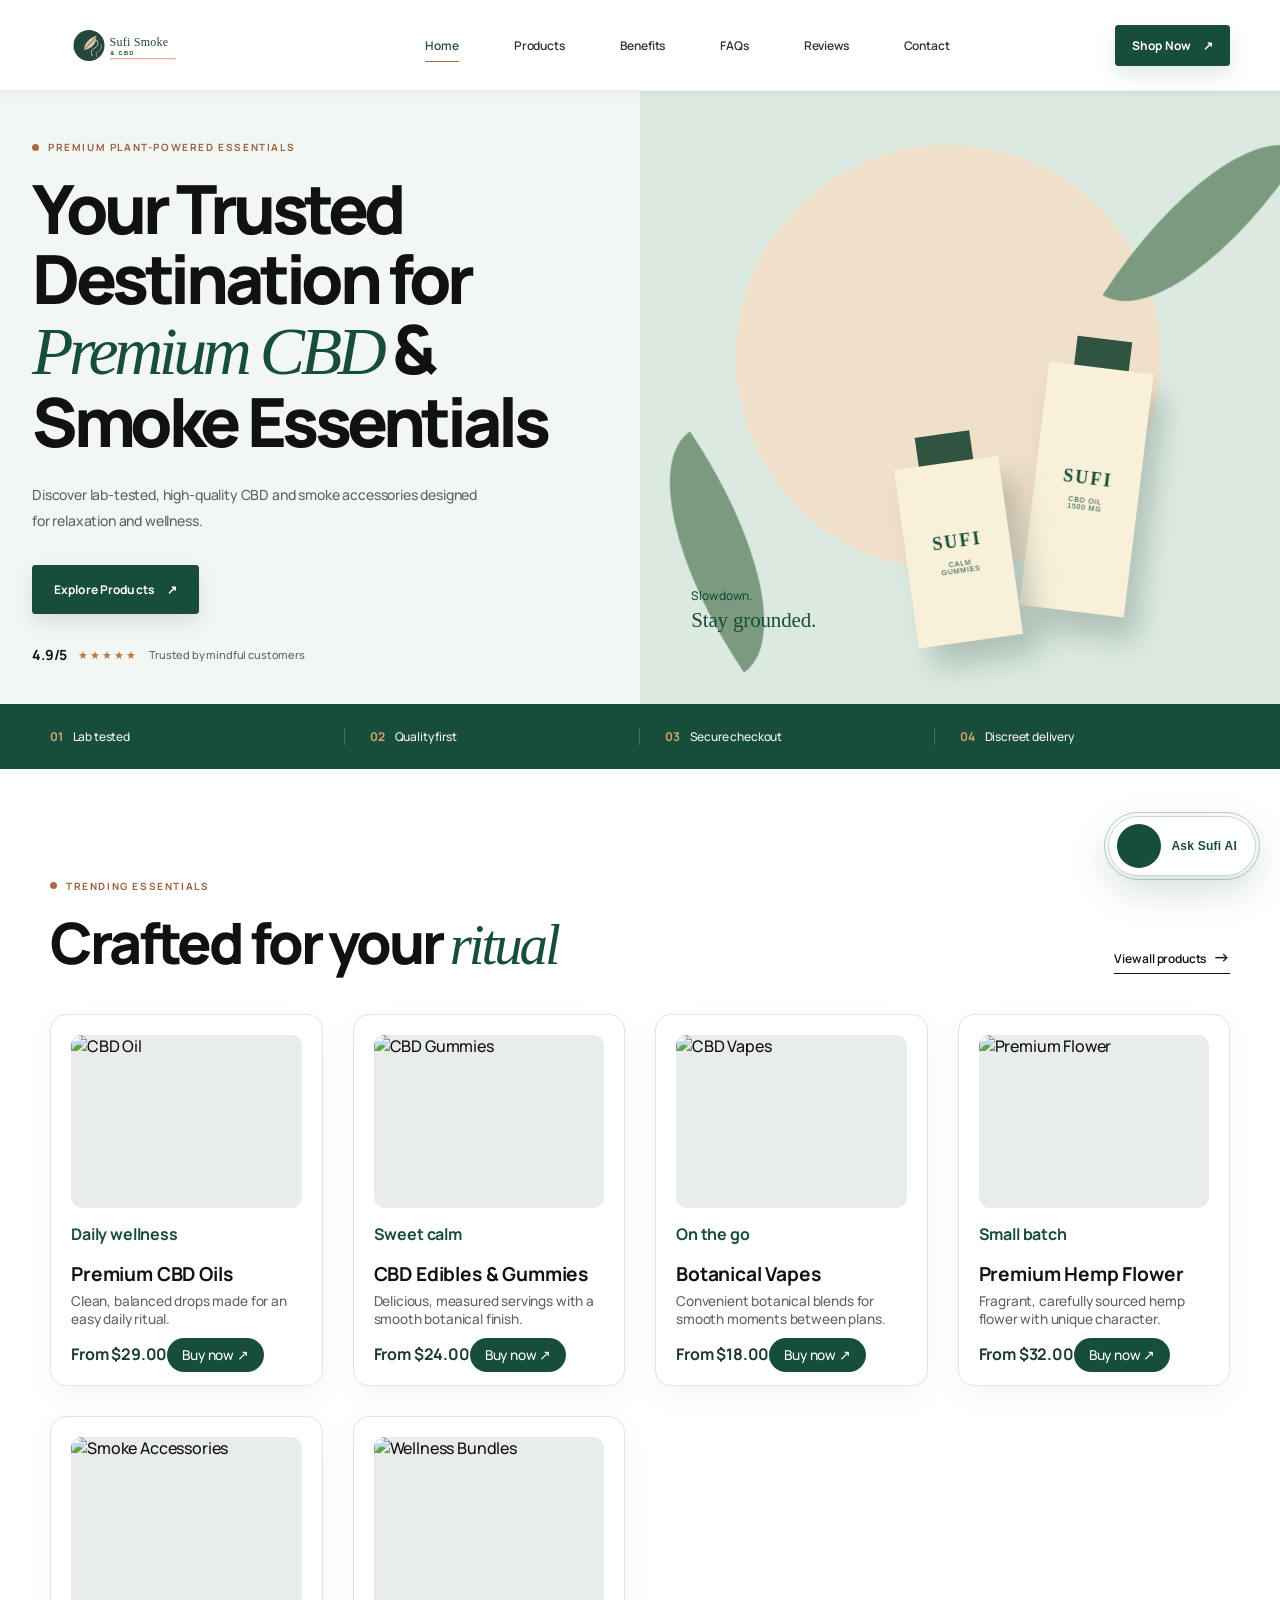
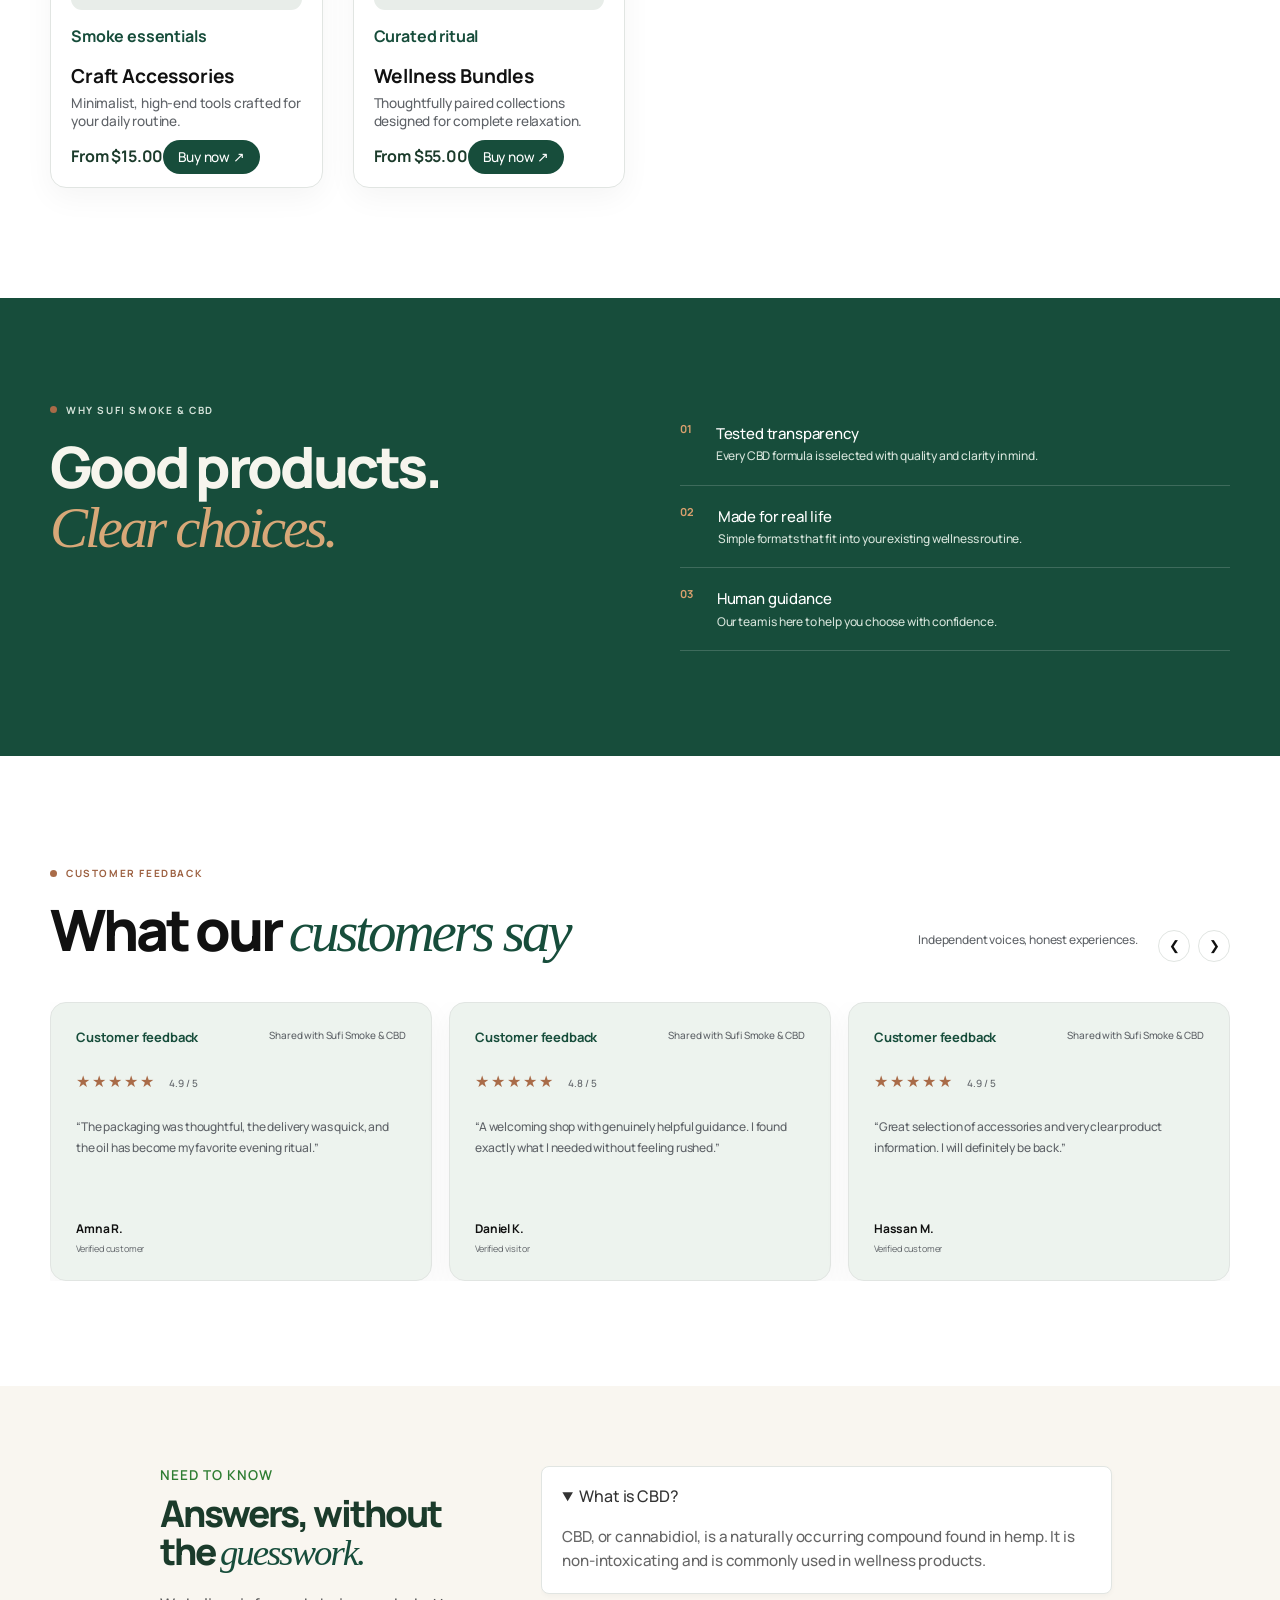
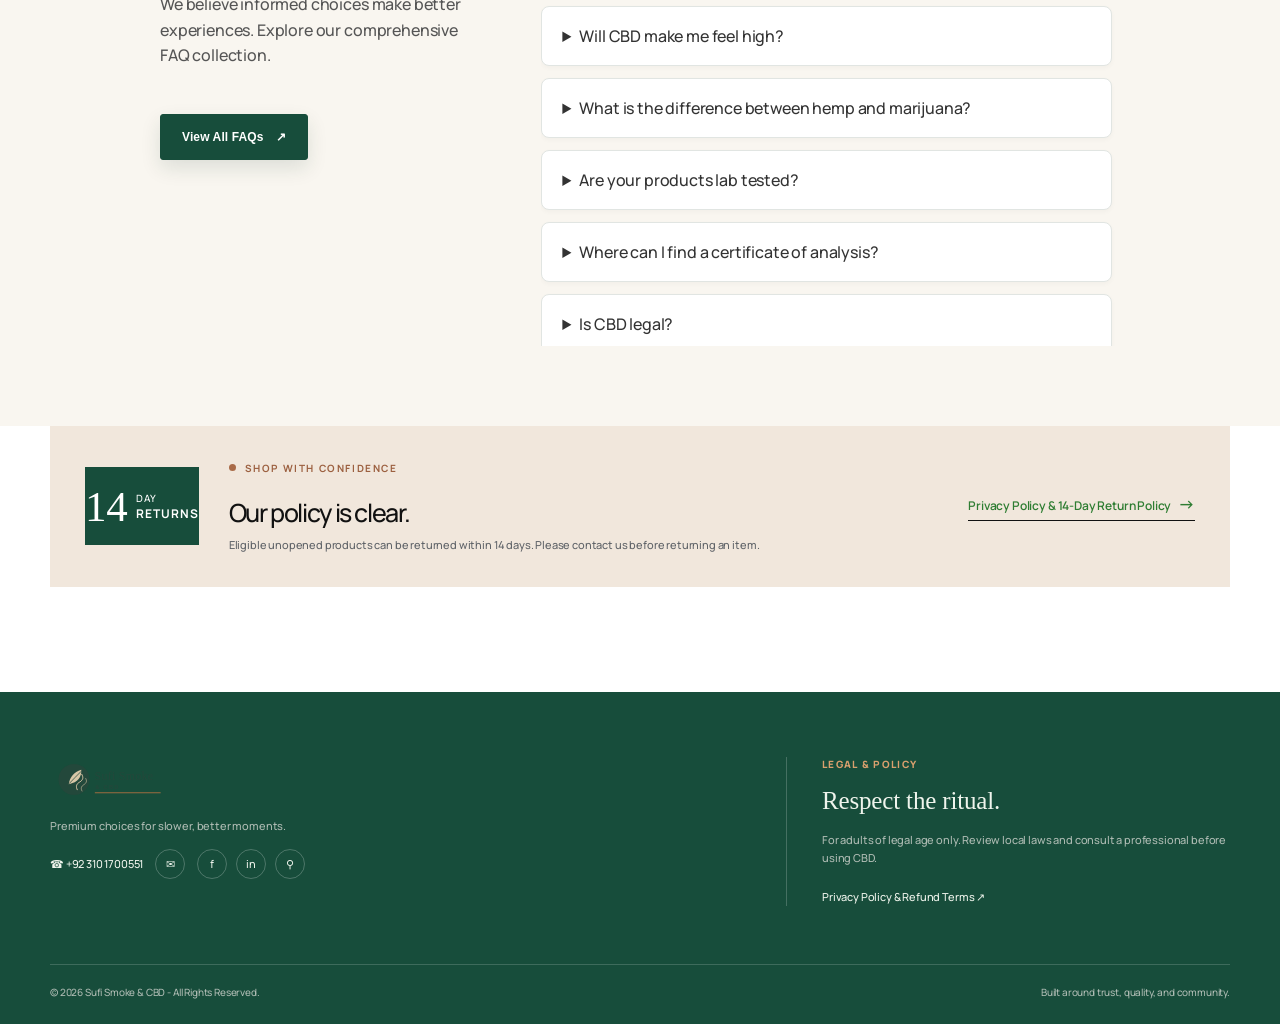
==== commit af583b8d: "Clean unrelated footer and add production polish" ====
--- a/index.html
+++ b/index.html
@@ -95,8 +95,6 @@
       <div class="footer-col brand-col"><div class="footer-logo"><img src="logo.svg" alt="Sufi Smoke &amp; CBD" class="site-logo"></div><p>Premium choices for slower, better moments.</p><div class="footer-contacts"><a href="https://wa.me/923101700551" target="_blank" rel="noopener">&#9742; +92 310 1700551</a><a href="mailto:syedfayyazhussain921@gmail.com" title="Email Us" class="footer-icon-link" aria-label="Email us">&#9993;</a><div class="footer-social-icons"><a href="https://www.facebook.com/syed.fayaz.husain.2025" target="_blank" rel="noopener" title="Facebook" aria-label="Facebook">f</a><a href="https://www.linkedin.com/in/syedfayazhusain" target="_blank" rel="noopener" title="LinkedIn" aria-label="LinkedIn">in</a><a href="https://maps.app.goo.gl/8WRPh6EqngQo9nLq8" target="_blank" rel="noopener" title="Location Map" aria-label="Location map">&#9906;</a></div></div></div>
       <div class="footer-col legal-col"><h4>LEGAL &amp; POLICY</h4><h3>Respect the ritual.</h3><p>For adults of legal age only. Review local laws and consult a professional before using CBD.</p><a href="#policyModal" onclick="openPolicyModal(); return false;" class="policy-trigger-link">Privacy Policy &amp; Refund Terms &nearr;</a></div>
     </div>
-    <div class="container footer-secretariat-section"><div class="slider-header-wrap"><h4>Official CBD Secretariat footer links &amp; Resources</h4><div class="slider-nav-btns"><button class="slide-btn" type="button" onclick="moveFooterSlide(-1)" aria-label="Previous footer links">&#10094;</button><button class="slide-btn" type="button" onclick="moveFooterSlide(1)" aria-label="Next footer links">&#10095;</button></div></div><div class="secretariat-links-grid footer-slider-container" id="footerSlider"><div class="sec-col"><h5>Explore</h5><ul><li><a href="#home">Quick Links</a></li><li><a href="#benefits">Access and Benefit-Sharing Clearing-House</a></li><li><a href="#benefits">Biosafety Clearing-House</a></li><li><a href="#benefits">Clearing-House Mechanism</a></li><li><a href="#benefits">Online Reporting Tool</a></li><li><a href="#contact">Contributions</a></li><li><a href="#contact">Country Profiles</a></li><li><a href="#reviews">Meetings and Events</a></li><li><a href="#faqs">National Biodiversity Strategies and Action Plans (NBSAPs)</a></li><li><a href="#contact">National Focal Points</a></li></ul></div><div class="sec-col"><h5>Resources</h5><ul><li><a href="#contact">National Reports</a></li><li><a href="#reviews">News Headlines</a></li><li><a href="#contact">Notifications</a></li><li><a href="#contact">Parties</a></li><li><a href="#products">Publications</a></li><li><a href="#benefits">Topics</a></li><li><a href="#contact">Business</a></li><li><a href="#contact">Women, Youth and other Stakeholders</a></li><li><a href="#benefits">Climate Change</a></li></ul></div><div class="sec-col"><h5>Information</h5><ul><li><a href="#benefits">Poverty Reduction</a></li><li><a href="#benefits">Food</a></li><li><a href="#benefits">Water</a></li><li><a href="#benefits">Indigenous Peoples and Local Communities</a></li><li><a href="#contact">Information</a></li><li><a href="#contact">Contact us</a></li><li><a href="#contact">Employment Opportunities</a></li><li><a href="#contact">Terms of Use</a></li><li><a href="#policyModal" onclick="openPolicyModal(); return false;">Privacy Policy</a></li><li><a href="#contact">Credits</a></li></ul></div></div>
-    <div class="container footer-store-slider footer-secretariat-section"><div class="slider-header-wrap"><h4>Store Navigation &amp; Quick Resources</h4><div class="slider-nav-btns"><button type="button" onclick="moveFooterSlide(-1)" class="slide-btn" aria-label="Previous store links">&#10094;</button><button type="button" onclick="moveFooterSlide(1)" class="slide-btn" aria-label="Next store links">&#10095;</button></div></div><div class="footer-slider-container" id="storeFooterSlider"><div class="footer-slide-card"><h5>Quick Links</h5><ul><li><a href="#home">Home</a></li><li><a href="#products">Our Products</a></li><li><a href="#benefits">CBD Benefits</a></li><li><a href="#faqs" onclick="openFaqModal(); return false;">View All FAQs</a></li><li><a href="#reviews">Customer Reviews</a></li></ul></div><div class="footer-slide-card"><h5>Shop Categories</h5><ul><li><a href="#products">CBD Oils &amp; Tinctures</a></li><li><a href="#products">Gummies &amp; Edibles</a></li><li><a href="#products">Smoke Essentials</a></li><li><a href="#products">Full-Spectrum Items</a></li><li><a href="#products">Special Bundles</a></li></ul></div><div class="footer-slide-card"><h5>Customer Care</h5><ul><li><a href="https://wa.me/923101700551" target="_blank" rel="noopener">WhatsApp Support</a></li><li><a href="mailto:syedfayyazhussain921@gmail.com">Email Assistance</a></li><li><a href="https://maps.app.goo.gl/8WRPh6EqngQo9nLq8" target="_blank" rel="noopener">Store Location Map</a></li><li><a href="#contact">Contact Us</a></li></ul></div><div class="footer-slide-card"><h5>Legal &amp; Safety</h5><ul><li><a href="#policyModal" onclick="openPolicyModal(); return false;">Privacy Policy</a></li><li><a href="#policyModal" onclick="openPolicyModal(); return false;">14-Day Return Policy</a></li><li><a href="#contact">Lab Reports &amp; COA</a></li><li><a href="#contact">Terms of Use</a></li></ul></div><div class="footer-slide-card"><h5>About Sufi Smoke</h5><ul><li><a href="#benefits">Our Story &amp; Mission</a></li><li><a href="#benefits">Quality Pledge</a></li><li><a href="#benefits">Community &amp; Rituals</a></li><li><a href="#contact">Employment &amp; Careers</a></li></ul></div></div></div>
     <div class="container footer-bottom-bar"><p>© 2026 Sufi Smoke &amp; CBD - All Rights Reserved.</p><p>Built around trust, quality, and community.</p></div>
   </footer><div id="faqModal" class="modal-overlay" role="dialog" aria-modal="true" aria-labelledby="faqModalTitle" aria-hidden="true"><div class="modal-content faq-modal-content"><button class="close-btn" type="button" onclick="closeFaqModal()" aria-label="Close FAQ modal">&times;</button><div class="policy-scroll-area"><h2 id="faqModalTitle">Frequently Asked Questions</h2><div class="faq-modal-list"></div></div></div></div>
   <section class="sufi-chatbot" id="sufi-chatbot" aria-label="Sufi AI assistant">
--- a/style.css
+++ b/style.css
@@ -331,6 +331,33 @@
 .sufi-chatbot.sufi-chatbot-dark .sufi-message.user .sufi-bubble { background:linear-gradient(145deg,#d29a74,#b97854); color:#172a23; }
 .sufi-chatbot.sufi-chatbot-dark .sufi-message.user .sufi-bubble:after { border-bottom-color:#b97854; }
 
+/* Final production design system: neutral canvas, deep emerald accents. */
+:root { --ink:#111111; --green:#174d3b; --sage:#dce9e0; --mint:#f2f6f3; --sand:#f1e7dc; --orange:#a96b48; --muted:#5f6368; --line:#e1e5e2; --white:#ffffff; }
+body { background:#fff; color:#111; font-family:Manrope,Poppins,sans-serif; }
+.site-header { background:rgba(255,255,255,.94); border-bottom:1px solid #edf0ee; box-shadow:0 8px 30px rgba(17,17,17,.05); }
+.hero { background:#f3f7f4; }.hero-visual { background:#dce9e0; }.glow { background:#f0dfc9; }
+.standards,.benefit-band,.site-footer { background:#174d3b; }.products-section { background:#fff; }.faq-trigger-section { background:#f7f9f7; }.policy-strip { background:#f1e7dc; }
+.lead,.section-note,.review-card p,.image-product-card > p:not(.product-type),.faq-trigger-section .faq-header-side p { color:#5f6368; }
+.button,.image-product-card .buy-link { background:#174d3b; border-color:#174d3b; }.button:hover { background:#111; border-color:#111; }
+.image-product-card,.review-card { background:#fff; border:1px solid #e1e5e2; box-shadow:0 10px 30px rgba(17,17,17,.045); }
+.image-product-card:hover,.review-card:hover { border-color:#a9c7b5; box-shadow:0 20px 45px rgba(23,77,59,.13); }
+.image-product-art { aspect-ratio:4 / 3; height:auto; }.image-product-art img { object-fit:cover; }
+.image-product-card h3 { color:#111; font-weight:700; }.image-product-card .product-type { color:#174d3b; font-weight:700; }
+.benefit-band .eyebrow,.benefit-list p { color:#d5e3da; }.benefit-list strong { color:#fff; }
+.faq-trigger-section .faq-header-side h2,.faq-list details summary { color:#111; }.faq-list details { border:1px solid #e1e5e2; box-shadow:0 8px 22px rgba(17,17,17,.04); transition:box-shadow .3s,transform .3s; }.faq-list details:hover { box-shadow:0 14px 28px rgba(23,77,59,.1); transform:translateY(-2px); }
+.review-source b { color:#174d3b; }.rating { color:#a96b48; }
+#sufi-chatbot { --sufi-chat-ink:#111; --sufi-chat-muted:#5f6368; --sufi-chat-accent:#174d3b; --sufi-chat-surface:#fff; --sufi-chat-soft:#f3f6f4; --sufi-chat-shadow:0 24px 70px rgba(17,17,17,.18); }
+.sufi-chatbot.sufi-chatbot-dark { --sufi-chat-ink:#f4f7f5; --sufi-chat-muted:#b9c6bf; --sufi-chat-accent:#8fc2a5; --sufi-chat-surface:#192a22; --sufi-chat-soft:#263b30; }
+.sufi-chat-launcher { background:#fff; border:1px solid #c8d8ce; box-shadow:0 14px 38px rgba(23,77,59,.18); color:#174d3b; }.sufi-launcher-icon { background:#174d3b; }.sufi-chatbot.sufi-chatbot-dark .sufi-chat-launcher { background:#20362b; border-color:#557362; color:#f4f7f5; }
+.sufi-chat-header { background:#fff; border-bottom:1px solid #e3e8e4; color:#111; }.sufi-chatbot.sufi-chatbot-dark .sufi-chat-header { background:#192a22; border-bottom-color:#3b5547; color:#f4f7f5; }
+.sufi-chat-header h2 { font-weight:800; }.sufi-message.ai .sufi-bubble { background:#eef5f0; border-color:#cddfd2; color:#172a22; }.sufi-message.user .sufi-bubble { background:#174d3b; }.sufi-send-button { background:#174d3b; }
+.sufi-chat-form { background:#f7f9f7; border-color:#dce5df; }.sufi-chat-form textarea { color:#111; font-weight:600; }.sufi-quick-replies button { border-color:#9fbbaa; color:#174d3b; font-weight:700; }
+.sufi-chatbot.sufi-chatbot-dark .sufi-message.ai .sufi-bubble { background:#263b30; border-color:#4b6856; color:#f4f7f5; }.sufi-chatbot.sufi-chatbot-dark .sufi-send-button { background:#8fc2a5; color:#14251d; }
+.sufi-chat-status { font-weight:600; }
+.sufi-chat-launcher:before { border-color:#79aa8c; }.sufi-online-dot { background:#4d9d69; }
+.faq-list details[open] { animation:faq-open .28s var(--ease-premium); }
+@keyframes faq-open { from { opacity:.7; transform:translateY(-3px); } to { opacity:1; transform:none; } }
+
 @media (max-width:800px) {
   .container { width:calc(100% - 40px); }
   .site-header { padding:10px 20px; }
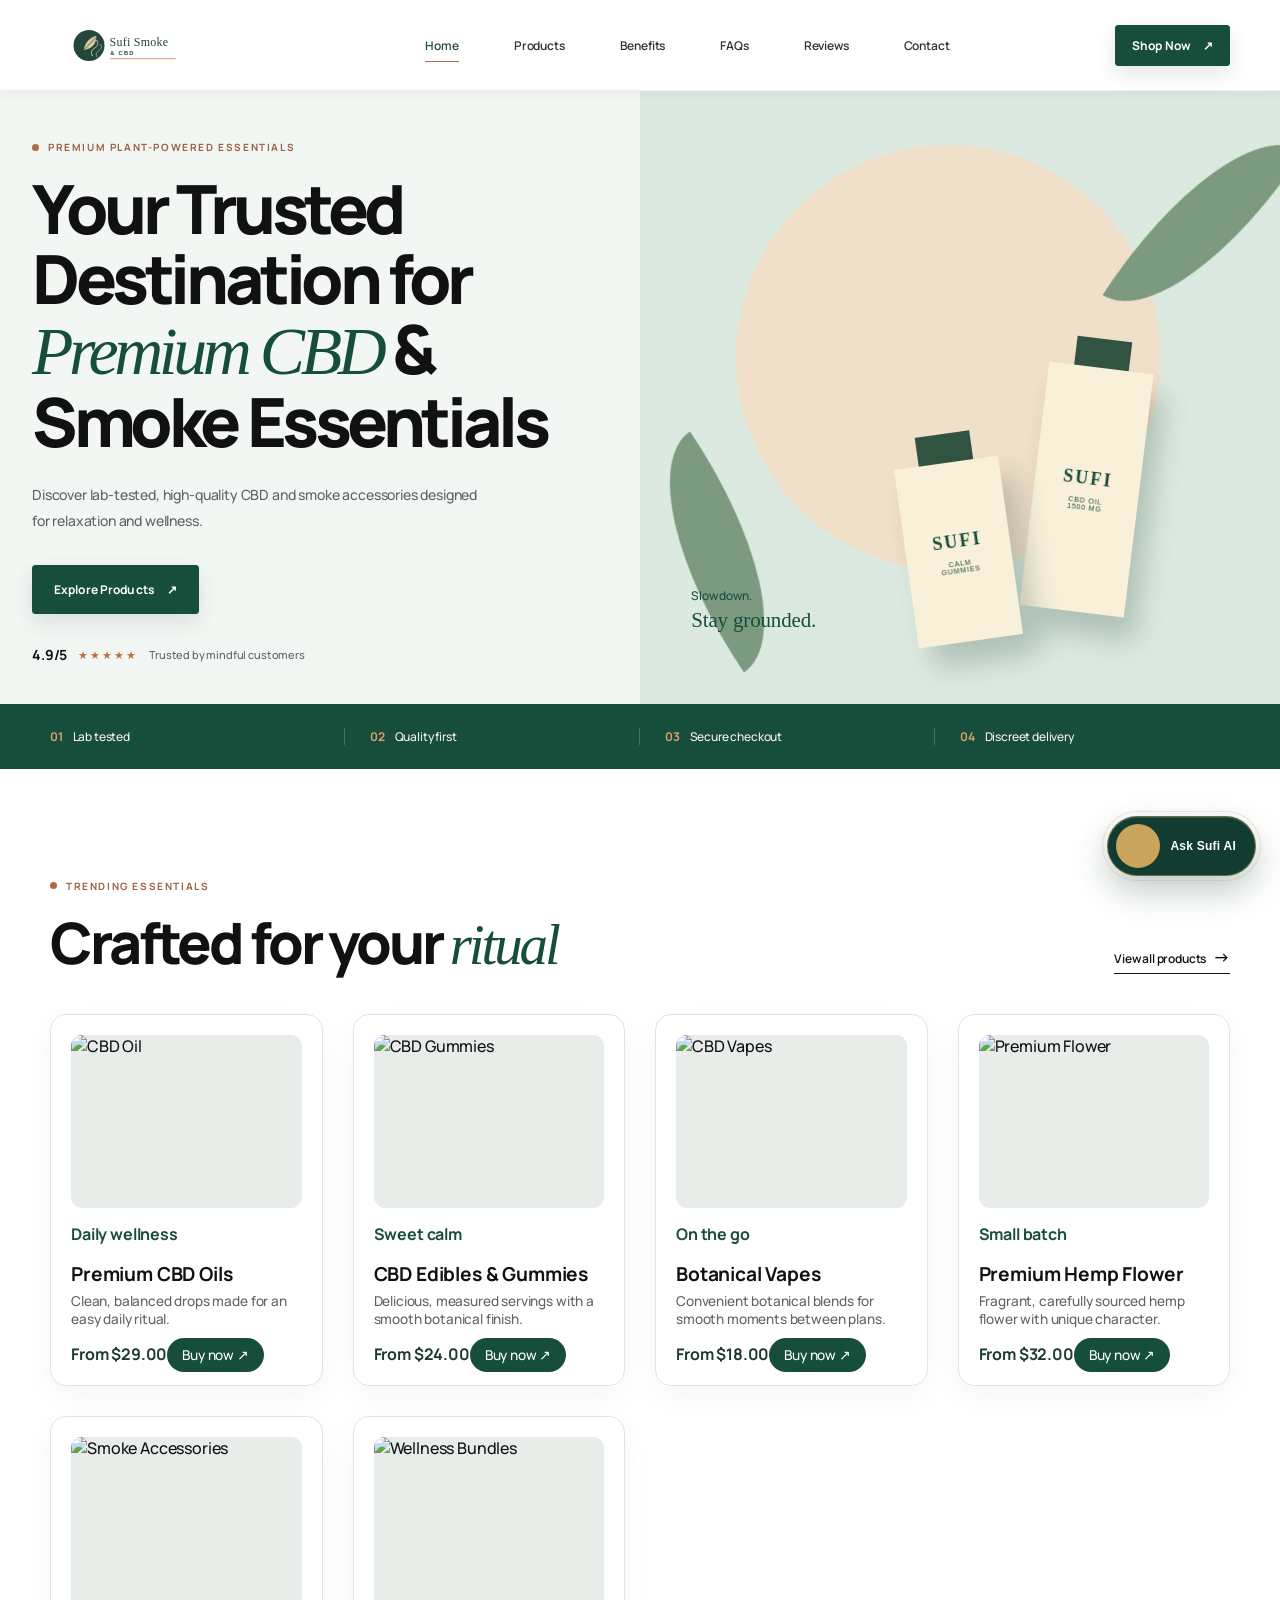
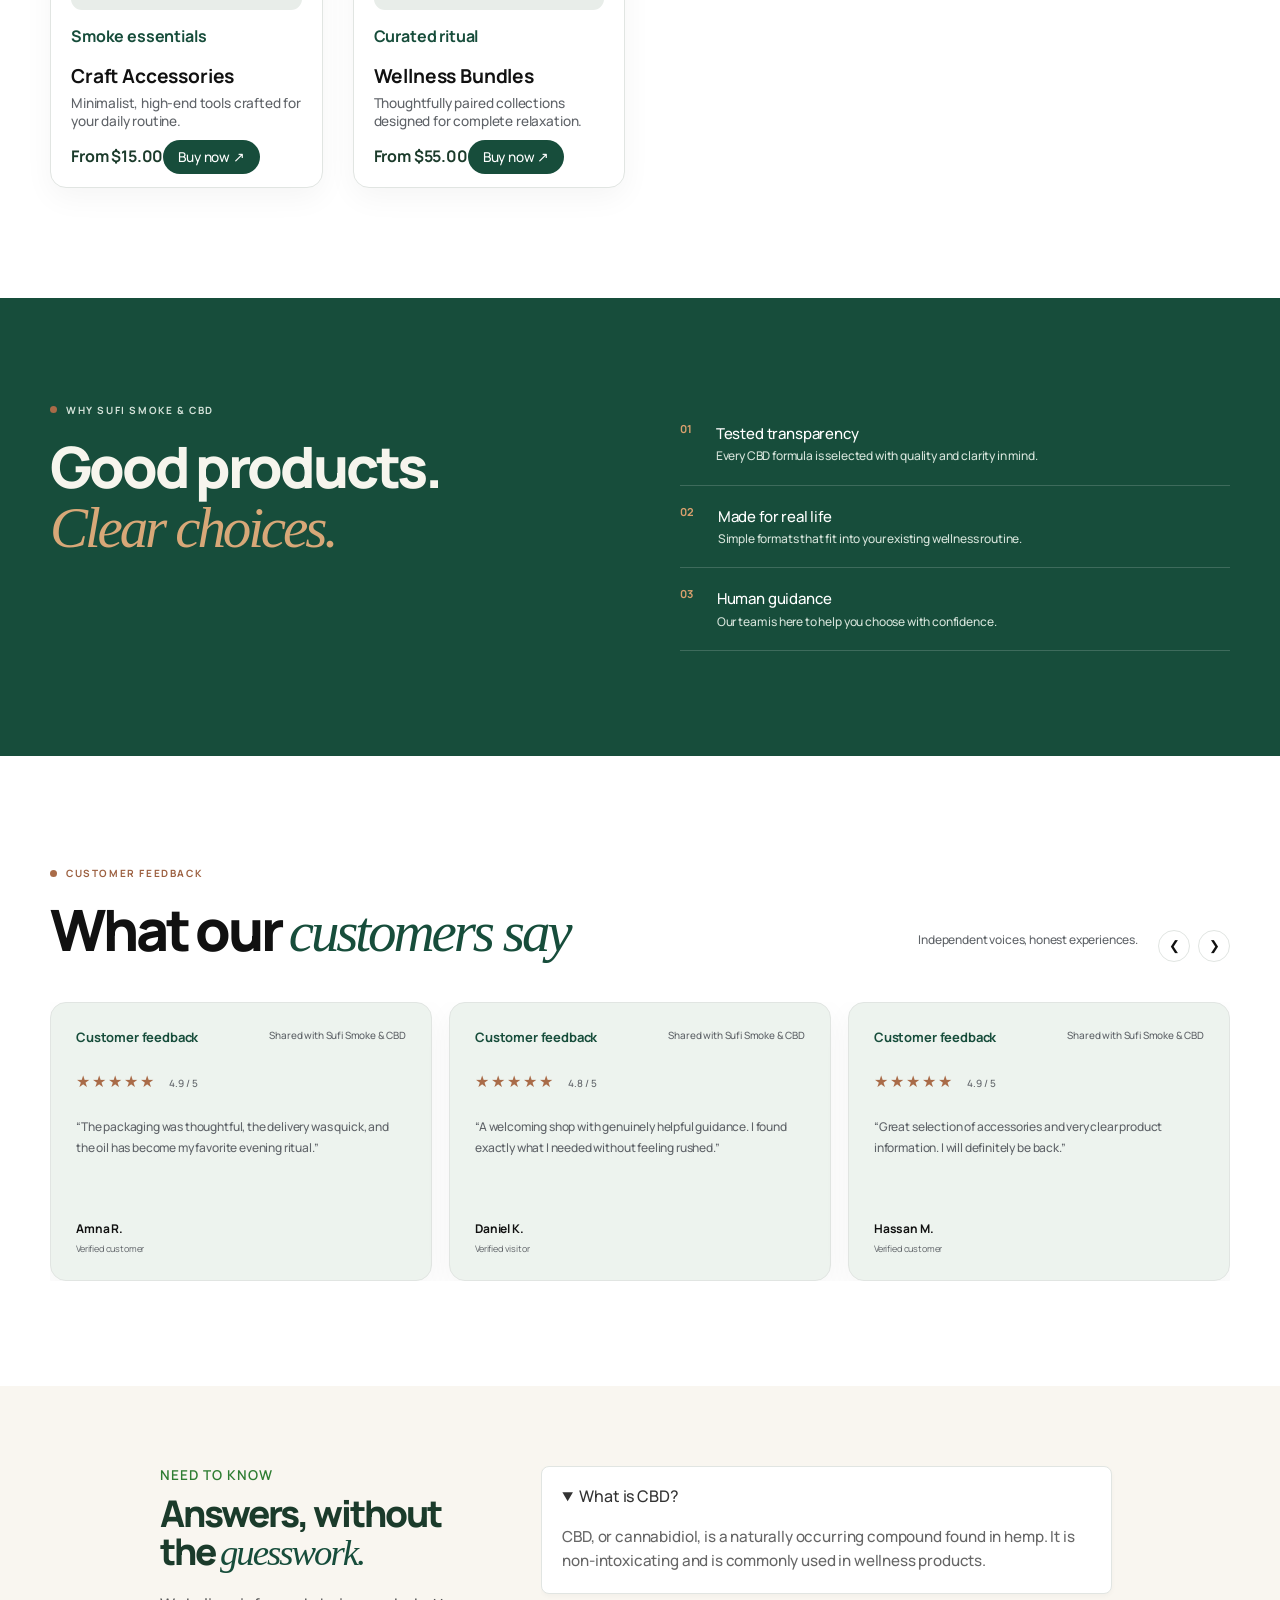
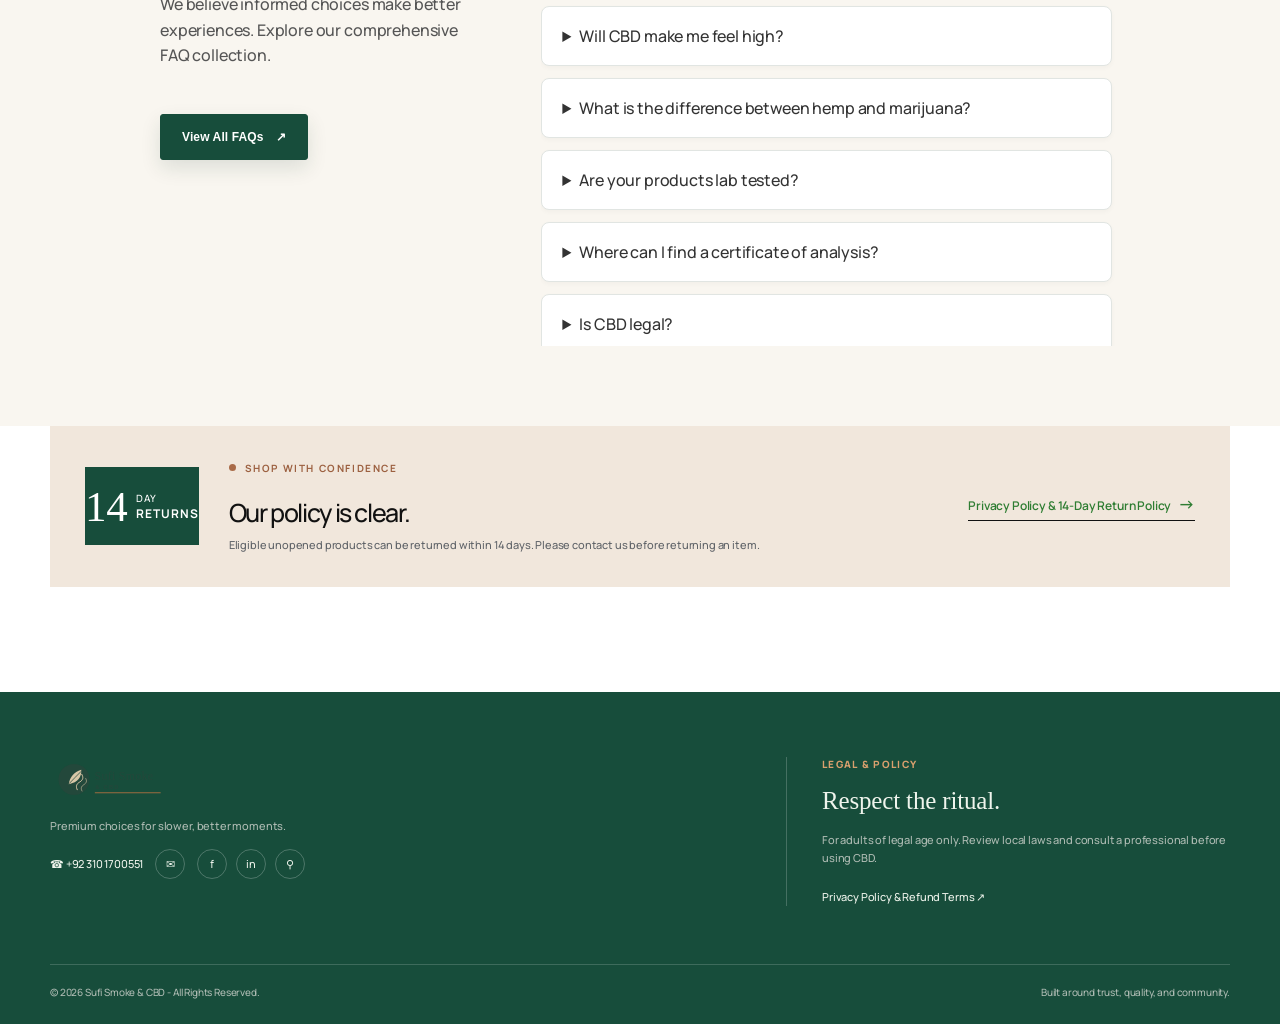
==== commit 533cceae: "Redesign premium Sufi AI chatbot UI" ====
--- a/index.html
+++ b/index.html
@@ -9,7 +9,7 @@
   <link rel="preconnect" href="https://fonts.gstatic.com" crossorigin>
   <link href="https://fonts.googleapis.com/css2?family=Manrope:wght@400;500;600;700;800&family=Playfair+Display:ital,wght@0,500;0,600;1,500;1,600&display=swap" rel="stylesheet">
   <link rel="stylesheet" href="https://cdnjs.cloudflare.com/ajax/libs/font-awesome/6.4.0/css/all.min.css">
-  <link rel="stylesheet" href="style.css">
+  <link rel="stylesheet" href="style.css?v=20260906">
 </head>
 <body>
   <header class="site-header"><div class="navbar container">
@@ -98,16 +98,16 @@
     <div class="container footer-bottom-bar"><p>© 2026 Sufi Smoke &amp; CBD - All Rights Reserved.</p><p>Built around trust, quality, and community.</p></div>
   </footer><div id="faqModal" class="modal-overlay" role="dialog" aria-modal="true" aria-labelledby="faqModalTitle" aria-hidden="true"><div class="modal-content faq-modal-content"><button class="close-btn" type="button" onclick="closeFaqModal()" aria-label="Close FAQ modal">&times;</button><div class="policy-scroll-area"><h2 id="faqModalTitle">Frequently Asked Questions</h2><div class="faq-modal-list"></div></div></div></div>
   <section class="sufi-chatbot" id="sufi-chatbot" aria-label="Sufi AI assistant">
-    <button class="sufi-chat-launcher" type="button" aria-expanded="false" aria-controls="sufi-chat-panel" aria-label="Open Sufi AI assistant">
+    <button class="sufi-chat-launcher" type="button" aria-expanded="false" aria-controls="sufi-chat-panel" aria-label="Open Sufi AI assistant" title="Ask Sufi AI">
       <span class="sufi-launcher-icon" aria-hidden="true"><i class="fa-solid fa-sparkles"></i></span><span class="sufi-launcher-label">Ask Sufi AI</span>
     </button>
-    <div class="sufi-chat-panel" id="sufi-chat-panel" role="dialog" aria-modal="false" aria-labelledby="sufi-chat-title" aria-hidden="true">
+    <div class="sufi-chat-panel" id="sufi-chat-panel" role="dialog" aria-modal="true" aria-labelledby="sufi-chat-title" aria-hidden="true">
       <div class="sufi-chat-header"><div class="sufi-chat-identity"><span class="sufi-avatar"><i class="fa-solid fa-leaf" aria-hidden="true"></i></span><div><h2 id="sufi-chat-title">Sufi AI Assistant</h2><p><span class="sufi-online-dot"></span> Online &amp; ready to help</p></div></div><div class="sufi-chat-actions"><button class="sufi-theme-toggle" type="button" aria-label="Use automatic theme" title="Toggle theme"><i class="fa-solid fa-circle-half-stroke" aria-hidden="true"></i></button><button class="sufi-chat-close" type="button" aria-label="Close chat"><i class="fa-solid fa-xmark" aria-hidden="true"></i></button></div></div>
       <div class="sufi-chat-messages" role="log" aria-live="polite" aria-relevant="additions"></div>
       <div class="sufi-chat-status" role="status" aria-live="polite"></div>
       <div class="sufi-chat-composer"><div class="sufi-quick-replies" aria-label="Suggested questions"><button type="button" data-message="Which CBD product is best for a beginner?">Beginner guide</button><button type="button" data-message="How can I choose the right product?">Help me choose</button><button type="button" data-message="Are your products lab tested?">Lab testing</button></div><form class="sufi-chat-form"><label class="sufi-sr-only" for="sufi-chat-input">Message Sufi AI</label><textarea id="sufi-chat-input" rows="1" maxlength="1200" placeholder="Ask about products, quality, or orders..." autocomplete="off"></textarea><button class="sufi-send-button" type="submit" aria-label="Send message"><i class="fa-solid fa-arrow-up" aria-hidden="true"></i></button></form><p class="sufi-chat-disclaimer">AI guidance is informational. For medical advice, consult a qualified professional.</p></div>
     </div>
   </section>
-  <script src="script.js"></script>
+  <script src="script.js?v=20260906"></script>
 </body>
 </html>
--- a/style.css
+++ b/style.css
@@ -358,6 +358,137 @@
 .faq-list details[open] { animation:faq-open .28s var(--ease-premium); }
 @keyframes faq-open { from { opacity:.7; transform:translateY(-3px); } to { opacity:1; transform:none; } }
 
+/* Production chatbot redesign: emerald, gold and warm-white only. */
+#sufi-chatbot {
+	--sufi-emerald:#123c32;
+	--sufi-gold:#c9a45c;
+	--sufi-cream:#fafaf7;
+	--sufi-text:#171a18;
+	--sufi-muted:#66706b;
+	--sufi-border:#dfe5df;
+	--sufi-radius:20px;
+	--sufi-shadow:0 24px 65px rgba(18,60,50,.2);
+	bottom:max(24px, env(safe-area-inset-bottom));
+	color:var(--sufi-text);
+	font-family:Manrope,Poppins,sans-serif;
+	right:max(24px, env(safe-area-inset-right));
+}
+#sufi-chatbot.sufi-chatbot-dark {
+	--sufi-cream:#1b2924;
+	--sufi-text:#f5f7f4;
+	--sufi-muted:#b1bdb7;
+	--sufi-border:#3d5047;
+	--sufi-shadow:0 24px 65px rgba(0,0,0,.42);
+}
+#sufi-chatbot .sufi-chat-launcher {
+	animation:sufi-luxury-breathe 4.6s ease-in-out infinite;
+	background:var(--sufi-emerald);
+	border:1px solid rgba(201,164,92,.48);
+	box-shadow:0 14px 34px rgba(18,60,50,.28), inset 0 1px rgba(255,255,255,.13);
+	color:#fff;
+	min-height:58px;
+	padding-right:19px;
+	transition:transform .2s ease,box-shadow .2s ease;
+}
+#sufi-chatbot .sufi-chat-launcher:before {
+	animation:sufi-luxury-ring 3.8s ease-in-out infinite;
+	border:1px solid rgba(201,164,92,.65);
+	inset:-6px;
+	opacity:.45;
+}
+#sufi-chatbot .sufi-chat-launcher:hover {
+	box-shadow:0 18px 42px rgba(18,60,50,.36),0 0 0 1px rgba(201,164,92,.5);
+	transform:translateY(-2px) scale(1.025);
+}
+#sufi-chatbot .sufi-chat-launcher:active { transform:translateY(1px) scale(.975); }
+#sufi-chatbot .sufi-launcher-icon { background:var(--sufi-gold); color:var(--sufi-emerald); }
+#sufi-chatbot .sufi-launcher-label { font-size:12px; font-weight:800; }
+#sufi-chatbot .sufi-chat-panel {
+	background:var(--sufi-cream);
+	border:1px solid var(--sufi-border);
+	border-radius:var(--sufi-radius);
+	box-shadow:var(--sufi-shadow);
+	height:min(640px,calc(100svh - 112px));
+	overflow:hidden;
+	overscroll-behavior:contain;
+	transform:translateY(14px) scale(.96);
+	transition:opacity .22s ease,transform .28s cubic-bezier(.22,1,.36,1),visibility .22s;
+	width:min(410px,calc(100vw - 48px));
+}
+#sufi-chatbot.is-open .sufi-chat-panel { transform:translateY(0) scale(1); }
+#sufi-chatbot .sufi-chat-header {
+	background:var(--sufi-emerald);
+	border:0;
+	color:#fff;
+	min-height:76px;
+	padding:17px 17px 16px;
+}
+#sufi-chatbot .sufi-avatar { background:var(--sufi-gold); color:var(--sufi-emerald); height:42px; width:42px; }
+#sufi-chatbot .sufi-chat-header h2 { font-size:15px; font-weight:800; letter-spacing:-.02em; }
+#sufi-chatbot .sufi-chat-header p { color:#d5e6dc; font-size:10px; font-weight:600; }
+#sufi-chatbot .sufi-online-dot { background:var(--sufi-gold); box-shadow:0 0 0 3px rgba(201,164,92,.16); }
+#sufi-chatbot .sufi-chat-actions button { color:#dce9e1; transition:background .18s,transform .18s; }
+#sufi-chatbot .sufi-chat-actions button:hover { background:rgba(255,255,255,.12); transform:scale(1.06); }
+#sufi-chatbot .sufi-chat-messages {
+	background:var(--sufi-cream);
+	gap:14px;
+	min-height:0;
+	overscroll-behavior:contain;
+	padding:18px 16px;
+	scrollbar-color:rgba(18,60,50,.3) transparent;
+}
+#sufi-chatbot .sufi-message { animation:sufi-message-enter .28s cubic-bezier(.22,1,.36,1) both; max-width:86%; min-width:0; }
+#sufi-chatbot .sufi-bubble { border-radius:15px; font-size:12px; font-weight:500; line-height:1.65; max-width:100%; overflow-wrap:anywhere; padding:11px 13px; white-space:pre-wrap; word-break:break-word; }
+#sufi-chatbot .sufi-message.ai .sufi-bubble {
+	background:#f1f3ee;
+	border:1px solid #d6dfd5;
+	border-left:3px solid var(--sufi-gold);
+	border-radius:15px 15px 15px 5px;
+	box-shadow:0 5px 16px rgba(18,60,50,.06);
+	color:var(--sufi-text);
+}
+#sufi-chatbot .sufi-message.user .sufi-bubble {
+	background:var(--sufi-emerald);
+	border:1px solid var(--sufi-emerald);
+	border-radius:15px 15px 5px 15px;
+	box-shadow:0 6px 14px rgba(18,60,50,.16);
+	color:#fff;
+	font-weight:600;
+}
+#sufi-chatbot .sufi-typing { align-items:center; background:#f1f3ee; border:1px solid #d6dfd5; border-left:3px solid var(--sufi-gold); border-radius:15px 15px 15px 5px; display:flex; gap:5px; padding:13px 15px; }
+#sufi-chatbot .sufi-typing span { animation:sufi-dot 1.15s ease-in-out infinite; background:var(--sufi-emerald); height:5px; width:5px; }
+#sufi-chatbot .sufi-chat-status { color:#9a4b3d; font-size:10px; padding:0 17px; }
+#sufi-chatbot .sufi-chat-composer { background:var(--sufi-cream); border-top:1px solid var(--sufi-border); padding:11px 13px max(11px,env(safe-area-inset-bottom)); }
+#sufi-chatbot .sufi-quick-replies { gap:7px; margin-bottom:10px; padding-bottom:1px; }
+#sufi-chatbot .sufi-quick-replies button { background:transparent; border:1px solid rgba(18,60,50,.32); color:var(--sufi-emerald); font-size:10px; font-weight:700; padding:7px 10px; transition:background .18s,transform .18s,border-color .18s; }
+#sufi-chatbot .sufi-quick-replies button:hover { background:rgba(201,164,92,.13); border-color:var(--sufi-gold); transform:translateY(-1px); }
+#sufi-chatbot .sufi-chat-form { background:#fff; border:1px solid #cfdad2; border-radius:15px; box-shadow:0 4px 12px rgba(18,60,50,.04); padding:6px; transition:border-color .2s,box-shadow .2s; }
+#sufi-chatbot .sufi-chat-form:focus-within { border-color:var(--sufi-emerald); box-shadow:0 0 0 3px rgba(18,60,50,.1); }
+#sufi-chatbot .sufi-chat-form textarea { color:var(--sufi-text); font:600 12px/1.5 Manrope,Poppins,sans-serif; max-height:96px; min-height:34px; }
+#sufi-chatbot .sufi-send-button { background:var(--sufi-emerald); border:1px solid var(--sufi-emerald); border-radius:11px; color:var(--sufi-gold); flex-basis:36px; height:36px; transition:background .18s,transform .18s,box-shadow .18s; }
+#sufi-chatbot .sufi-send-button:hover { background:#1b5a48; box-shadow:0 5px 12px rgba(18,60,50,.2); transform:translateY(-2px); }
+#sufi-chatbot .sufi-send-button:active { transform:translateY(1px) scale(.94); }
+#sufi-chatbot .sufi-chat-disclaimer { color:var(--sufi-muted); font-size:8px; line-height:1.4; }
+#sufi-chatbot.sufi-chatbot-dark .sufi-chat-messages,#sufi-chatbot.sufi-chatbot-dark .sufi-chat-composer { background:var(--sufi-cream); }
+#sufi-chatbot.sufi-chatbot-dark .sufi-message.ai .sufi-bubble,#sufi-chatbot.sufi-chatbot-dark .sufi-typing { background:#263a31; border-color:#40594c; color:#f5f7f4; }
+#sufi-chatbot.sufi-chatbot-dark .sufi-chat-form { background:#22362c; border-color:#4a6354; }
+#sufi-chatbot.sufi-chatbot-dark .sufi-chat-form textarea { color:#f5f7f4; }
+#sufi-chatbot.sufi-chatbot-dark .sufi-quick-replies button { border-color:#6c8d77; color:#d8b978; }
+@keyframes sufi-luxury-breathe { 0%,100% { box-shadow:0 14px 34px rgba(18,60,50,.28),inset 0 1px rgba(255,255,255,.13); } 50% { box-shadow:0 17px 38px rgba(18,60,50,.34),inset 0 1px rgba(255,255,255,.18); } }
+@keyframes sufi-luxury-ring { 0%,100% { opacity:.25; transform:scale(.99); } 50% { opacity:.58; transform:scale(1.025); } }
+@keyframes sufi-message-enter { from { opacity:0; transform:translateY(6px); } to { opacity:1; transform:none; } }
+@keyframes sufi-dot { 0%,60%,100% { opacity:.3; transform:translateY(0); } 30% { opacity:1; transform:translateY(-3px); } }
+@media (max-width:600px) {
+	#sufi-chatbot { bottom:max(12px,env(safe-area-inset-bottom)); right:max(12px,env(safe-area-inset-right)); }
+	#sufi-chatbot .sufi-chat-panel { bottom:70px; height:min(620px,calc(100svh - 92px)); max-height:calc(100svh - 92px); width:calc(100vw - 24px); }
+	#sufi-chatbot .sufi-chat-launcher { min-height:56px; padding:6px; }
+	#sufi-chatbot .sufi-launcher-label { display:none; }
+}
+@media (prefers-reduced-motion:reduce) {
+	#sufi-chatbot .sufi-chat-launcher,#sufi-chatbot .sufi-chat-launcher:before,#sufi-chatbot .sufi-message,#sufi-chatbot .sufi-typing span { animation:none; }
+	#sufi-chatbot .sufi-chat-panel,#sufi-chatbot .sufi-chat-launcher,#sufi-chatbot .sufi-send-button { transition:none; }
+}
+
 @media (max-width:800px) {
   .container { width:calc(100% - 40px); }
   .site-header { padding:10px 20px; }
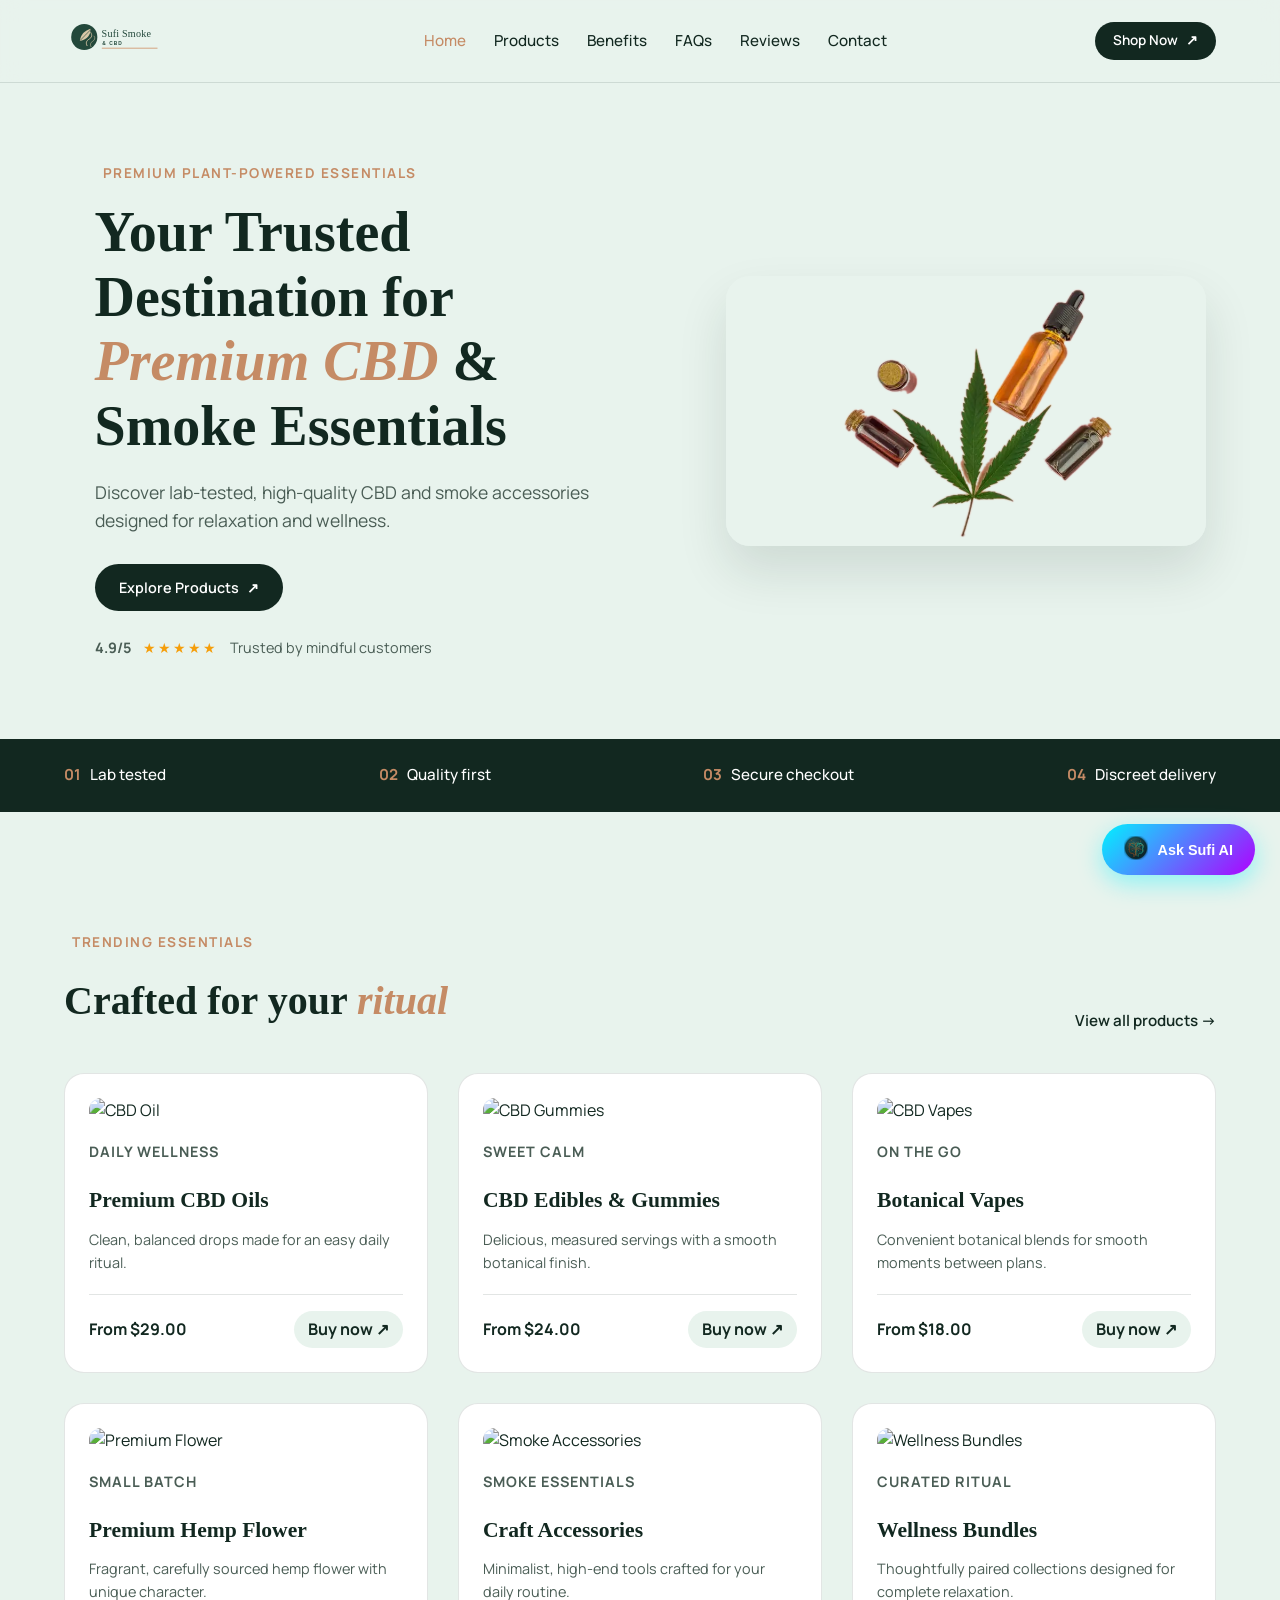
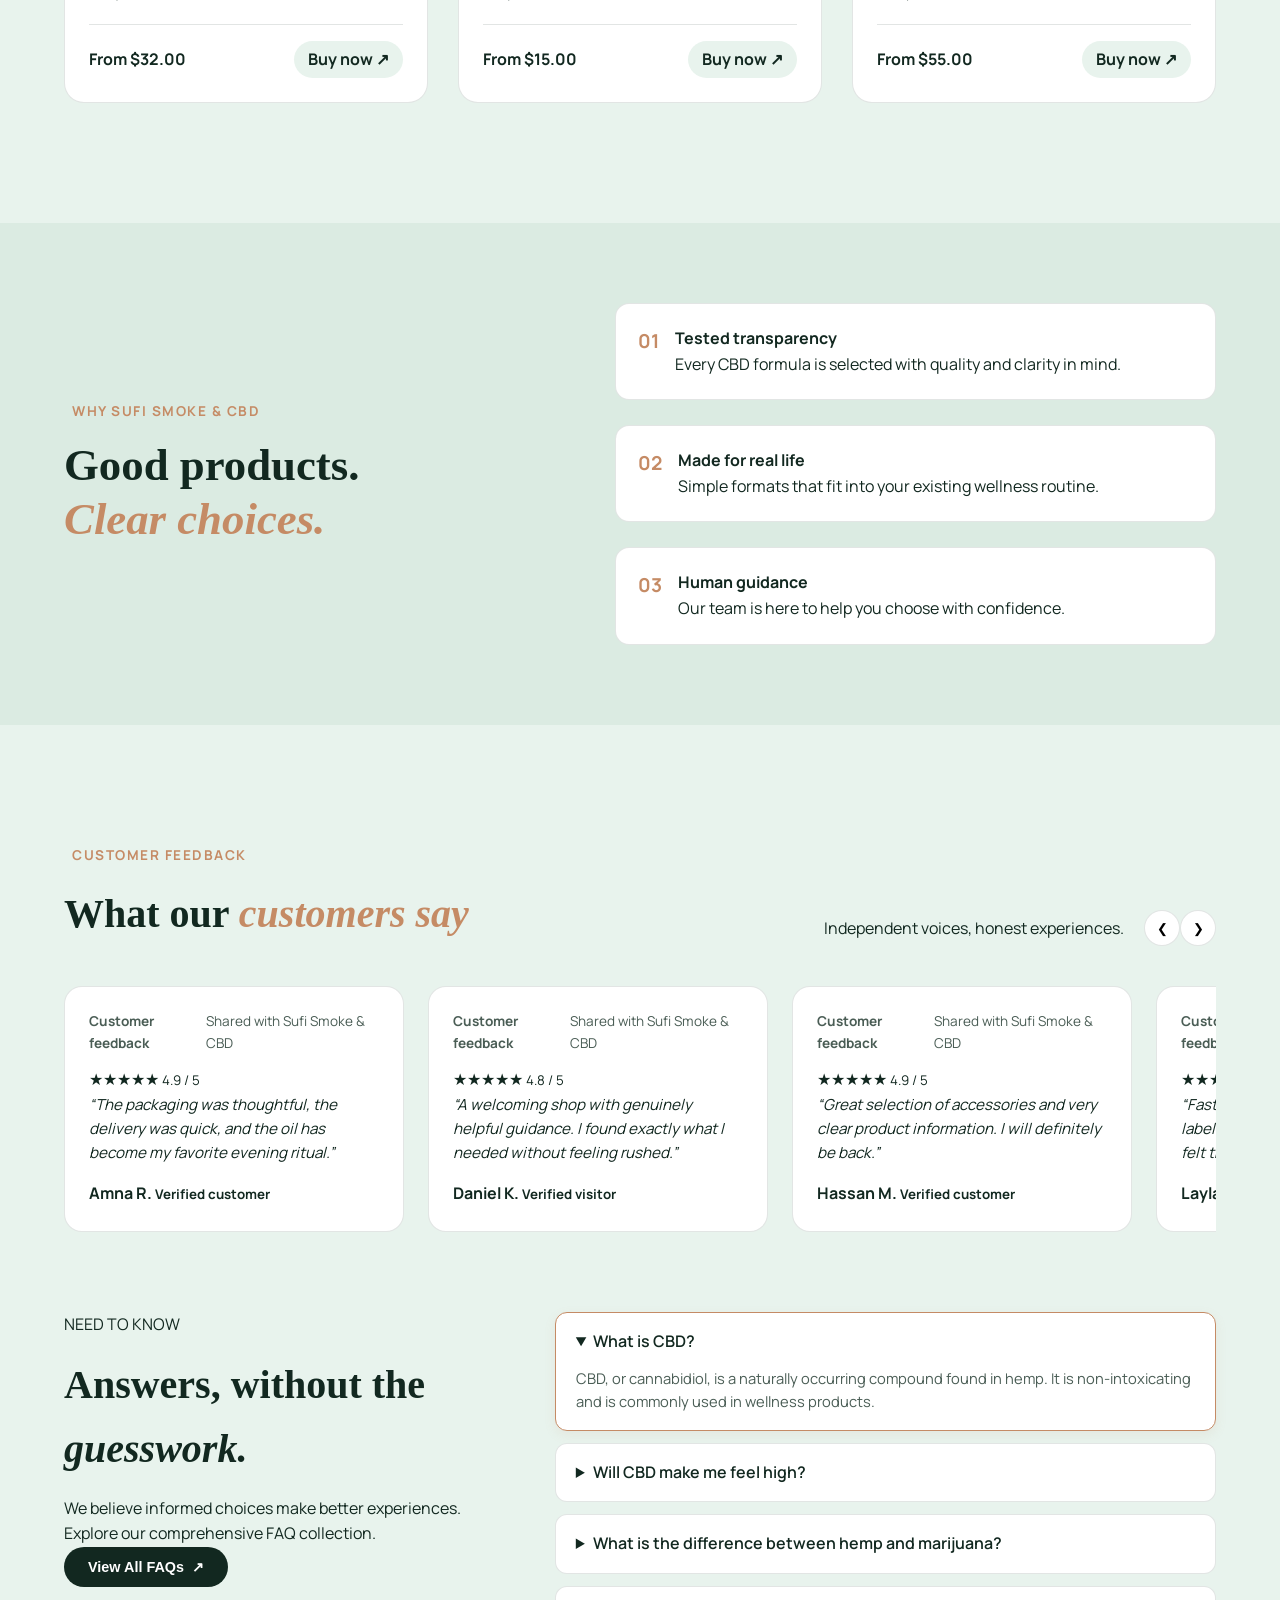
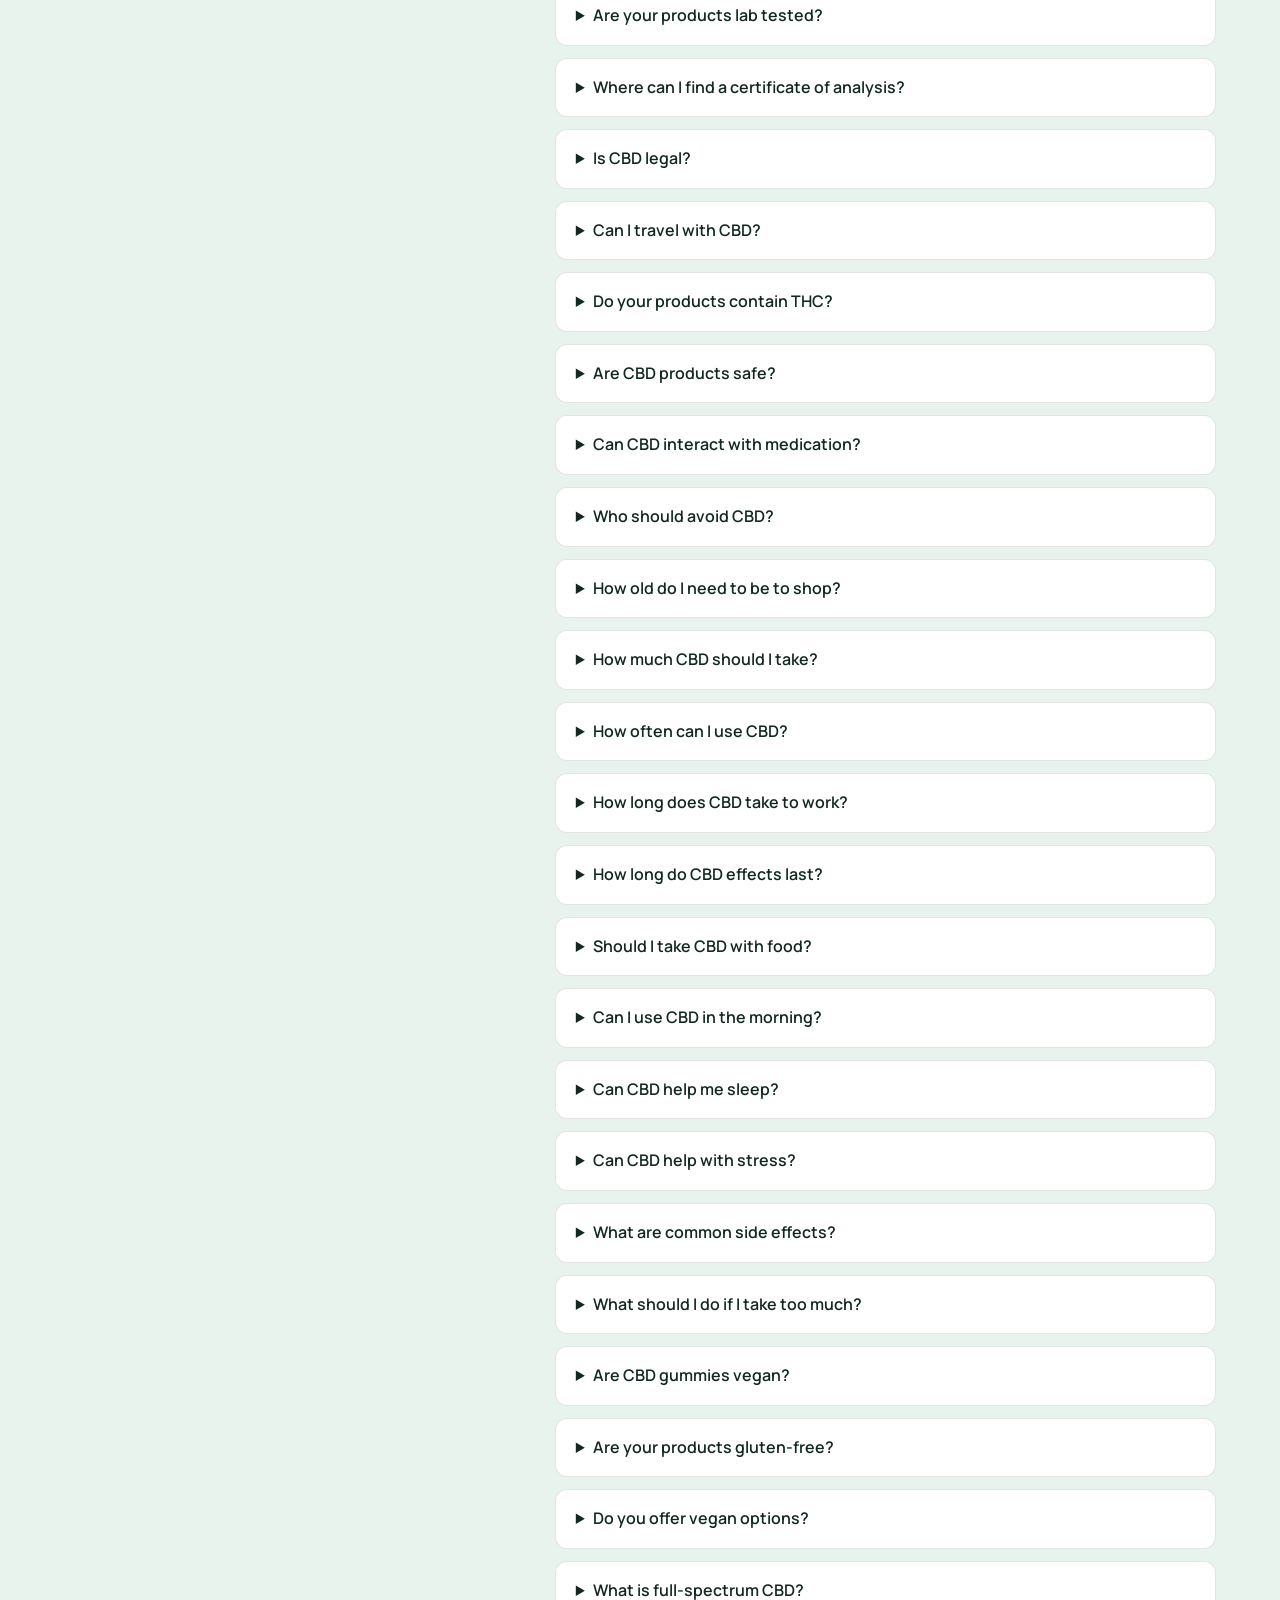
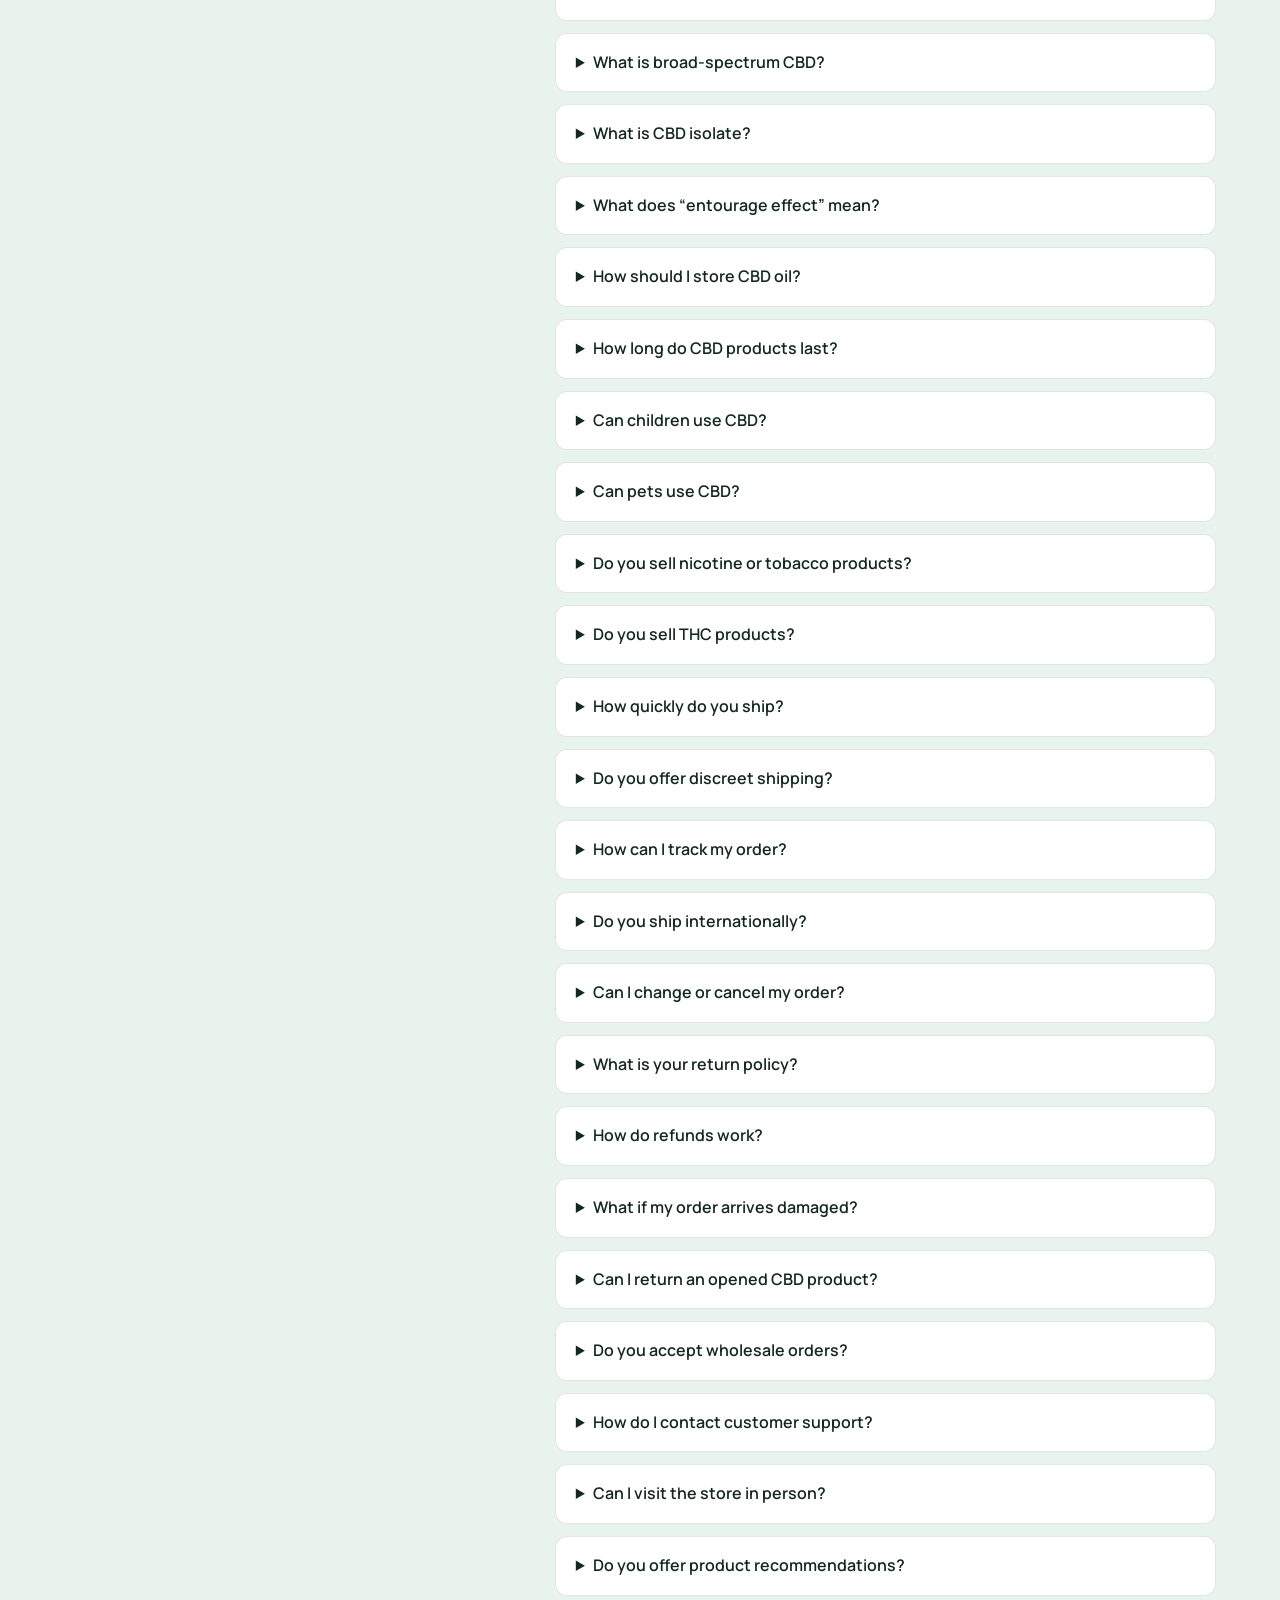
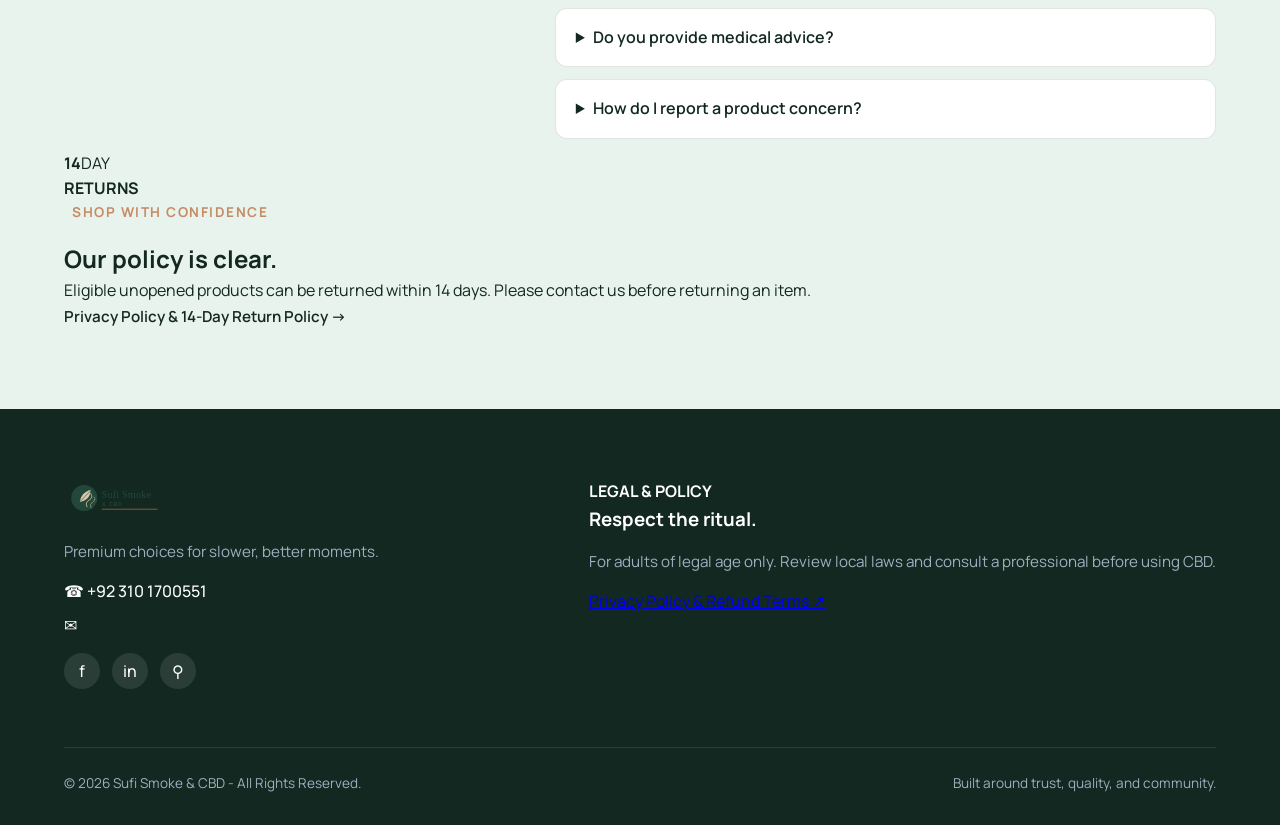
==== commit 8a8b87b2: "Publish latest site theme updates" ====
--- a/index.html
+++ b/index.html
@@ -23,7 +23,7 @@
     <a href="#products" class="button button-small cta-btn">Shop Now <span aria-hidden="true">&#8599;</span></a>
   </div></header>
   <main>
-    <section class="hero" id="home"><div class="hero-copy container"><p class="eyebrow"><span></span> Premium plant-powered essentials</p><h1>Your Trusted Destination for <em>Premium CBD</em> &amp; Smoke Essentials</h1><p class="lead">Discover lab-tested, high-quality CBD and smoke accessories designed for relaxation and wellness.</p><a class="button" href="#products">Explore Products <span aria-hidden="true">&#8599;</span></a><div class="hero-proof"><strong>4.9/5</strong><span class="stars" aria-label="Five star rating">&#9733;&#9733;&#9733;&#9733;&#9733;</span><span>Trusted by mindful customers</span></div></div><div class="hero-visual" role="img" aria-label="Stylized CBD oil bottle and botanical leaves"><div class="glow"></div><div class="botanical botanical-one"></div><div class="botanical botanical-two"></div><div class="bottle bottle-tall"><b>SUFI</b><small>CBD OIL<br>1500 MG</small></div><div class="bottle bottle-short"><b>SUFI</b><small>CALM<br>GUMMIES</small></div><p>Slow down.<br><strong>Stay grounded.</strong></p></div></section>
+    <section class="hero" id="home"><div class="hero-copy container"><p class="eyebrow"><span></span> Premium plant-powered essentials</p><h1>Your Trusted Destination for <em>Premium CBD</em> &amp; Smoke Essentials</h1><p class="lead">Discover lab-tested, high-quality CBD and smoke accessories designed for relaxation and wellness.</p><a class="button" href="#products">Explore Products <span aria-hidden="true">&#8599;</span></a><div class="hero-proof"><strong>4.9/5</strong><span class="stars" aria-label="Five star rating">&#9733;&#9733;&#9733;&#9733;&#9733;</span><span>Trusted by mindful customers</span></div></div><div class="hero-visual" role="img" aria-label="Dropper bottles and cannabis leaf"><img class="hero-product-image" src="hero-dropper-bottles-mint.png" alt="CBD dropper bottles arranged around a cannabis leaf"></div></section>
     <section class="standards"><div class="container standards-grid"><span><b>01</b> Lab tested</span><span><b>02</b> Quality first</span><span><b>03</b> Secure checkout</span><span><b>04</b> Discreet delivery</span></div></section>
     <section class="section container products-section" id="products"><div class="section-heading"><div><p class="eyebrow"><span></span> Trending essentials</p><h2>Crafted for your <em>ritual</em></h2></div><a class="text-link" href="#products">View all products <span>&#8594;</span></a></div><div class="product-grid image-product-grid">
       <article class="product-card image-product-card"><div class="product-art image-product-art"><img src="https://images.unsplash.com/photo-1608571423902-eed4a5ad8108?auto=format&amp;fit=crop&amp;w=600&amp;q=80" alt="CBD Oil"></div><p class="product-type">Daily wellness</p><h3>Premium CBD Oils</h3><p>Clean, balanced drops made for an easy daily ritual.</p><div class="product-bottom"><strong>From $29.00</strong><a class="buy-link" href="#contact">Buy now &#8599;</a></div></article>
@@ -99,13 +99,13 @@
   </footer><div id="faqModal" class="modal-overlay" role="dialog" aria-modal="true" aria-labelledby="faqModalTitle" aria-hidden="true"><div class="modal-content faq-modal-content"><button class="close-btn" type="button" onclick="closeFaqModal()" aria-label="Close FAQ modal">&times;</button><div class="policy-scroll-area"><h2 id="faqModalTitle">Frequently Asked Questions</h2><div class="faq-modal-list"></div></div></div></div>
   <section class="sufi-chatbot" id="sufi-chatbot" aria-label="Sufi AI assistant">
     <button class="sufi-chat-launcher" type="button" aria-expanded="false" aria-controls="sufi-chat-panel" aria-label="Open Sufi AI assistant" title="Ask Sufi AI">
-      <span class="sufi-launcher-icon" aria-hidden="true"><i class="fa-solid fa-sparkles"></i></span><span class="sufi-launcher-label">Ask Sufi AI</span>
+      <span class="sufi-launcher-icon" aria-hidden="true"><img src="assistant-orb.svg" alt=""></span><span class="sufi-launcher-label">Ask Sufi AI</span>
     </button>
     <div class="sufi-chat-panel" id="sufi-chat-panel" role="dialog" aria-modal="true" aria-labelledby="sufi-chat-title" aria-hidden="true">
-      <div class="sufi-chat-header"><div class="sufi-chat-identity"><span class="sufi-avatar"><i class="fa-solid fa-leaf" aria-hidden="true"></i></span><div><h2 id="sufi-chat-title">Sufi AI Assistant</h2><p><span class="sufi-online-dot"></span> Online &amp; ready to help</p></div></div><div class="sufi-chat-actions"><button class="sufi-theme-toggle" type="button" aria-label="Use automatic theme" title="Toggle theme"><i class="fa-solid fa-circle-half-stroke" aria-hidden="true"></i></button><button class="sufi-chat-close" type="button" aria-label="Close chat"><i class="fa-solid fa-xmark" aria-hidden="true"></i></button></div></div>
+      <div class="sufi-chat-header"><div class="sufi-chat-identity"><span class="sufi-avatar"><img src="assistant-orb.svg" alt=""></span><div><h2 id="sufi-chat-title">Sufi AI Assistant</h2><p><span class="sufi-online-dot"></span> Online &amp; ready to help</p></div></div><div class="sufi-chat-actions"><button class="sufi-theme-toggle" type="button" aria-label="Use automatic theme" title="Toggle theme"><i class="fa-solid fa-circle-half-stroke" aria-hidden="true"></i></button><button class="sufi-chat-close" type="button" aria-label="Close chat"><i class="fa-solid fa-xmark" aria-hidden="true"></i></button></div></div>
       <div class="sufi-chat-messages" role="log" aria-live="polite" aria-relevant="additions"></div>
       <div class="sufi-chat-status" role="status" aria-live="polite"></div>
-      <div class="sufi-chat-composer"><div class="sufi-quick-replies" aria-label="Suggested questions"><button type="button" data-message="Which CBD product is best for a beginner?">Beginner guide</button><button type="button" data-message="How can I choose the right product?">Help me choose</button><button type="button" data-message="Are your products lab tested?">Lab testing</button></div><form class="sufi-chat-form"><label class="sufi-sr-only" for="sufi-chat-input">Message Sufi AI</label><textarea id="sufi-chat-input" rows="1" maxlength="1200" placeholder="Ask about products, quality, or orders..." autocomplete="off"></textarea><button class="sufi-send-button" type="submit" aria-label="Send message"><i class="fa-solid fa-arrow-up" aria-hidden="true"></i></button></form><p class="sufi-chat-disclaimer">AI guidance is informational. For medical advice, consult a qualified professional.</p></div>
+      <div class="sufi-chat-composer"><div class="sufi-quick-replies" aria-label="Suggested questions"><button type="button" data-message="Which CBD product is best for a beginner?">Beginner guide</button><button type="button" data-message="How can I choose the right product?">Help me choose</button><button type="button" data-message="Are your products lab tested?">Lab testing</button></div><form class="sufi-chat-form"><label class="sufi-sr-only" for="sufi-chat-input">Message Sufi AI</label><textarea id="sufi-chat-input" rows="1" maxlength="1200" placeholder="Ask about products, quality, or orders..." autocomplete="off"></textarea><button class="sufi-send-button" type="submit" aria-label="Send message"><i class="fa-solid fa-arrow-up-long" aria-hidden="true"></i></button></form><p class="sufi-chat-disclaimer">Disclaimer: The Sufi Smals Gummies products are redesigned premium and organic, using clean-premium and organic ingredients. Premium organic, nature-premium, nature's, and naturally for a clean lifestyle &amp; nature is nature or premium claimed.</p></div>
     </div>
   </section>
   <script src="script.js?v=20260906"></script>
--- a/style.css
+++ b/style.css
@@ -1,506 +1,914 @@
-/* Header logo sizing and graceful fallback for a not-yet-added logo asset. */
-.logo-container { align-items: center; display: flex; }
-.site-logo { display: block; height: auto; max-height: 48px; max-width: 210px; object-fit: contain; width: auto; }
-.site-logo[hidden] { display: none; }
-.products-section { background: #fff; margin-top: 60px; padding-left: 10%; padding-right: 10%; }
-.image-product-grid { gap: 30px; grid-template-columns: repeat(auto-fit, minmax(260px, 1fr)); }
-.image-product-card { background: #f9f6f0; border: 1px solid #e5e0d8; border-radius: 12px; overflow: hidden; padding: 20px; }
-.image-product-art { background: #e8ede9; border-radius: 8px; height: 220px; margin-bottom: 15px; overflow: hidden; padding: 0; }
-.image-product-art img { display: block; height: 100%; object-fit: cover; width: 100%; }
-.image-product-card .product-type { color: #2e7d32; }
-.image-product-card h3 { color: #1b3b2b; font-size: 1.2rem; margin: 5px 0; }
-.image-product-card > p:not(.product-type) { color: #666; font-size: .85rem; margin-bottom: 15px; }
-.image-product-card .product-bottom { border: 0; margin-top: 0; padding-top: 0; }
-.image-product-card .product-bottom strong { color: #1b3b2b; }
-.image-product-card .buy-link { background: #1b3b2b; border-radius: 20px; color: #fff; font-size: .85rem; padding: 8px 15px; }
-section#products.products-section { margin-top: 60px; }
-.logo-container { align-items: center; display: flex; height: 50px; }
-.site-logo { max-height: 100%; object-fit: contain; width: auto; }
-.footer-logo { align-items: center; display: flex; gap: 12px; margin-bottom: 15px; }
-.footer-logo img { height: 45px; object-fit: contain; width: auto; }
-.site-header .logo-container { height: 50px; }
-.site-footer .footer-logo img { height: 45px; max-height: 45px; }
-header.site-header { background-color: #fff; box-shadow: 0 2px 10px rgba(0, 0, 0, .05); box-sizing: border-box; padding: 15px 50px; position: fixed; top: 0; width: 100%; z-index: 1000; }
-header.site-header .logo-container { height: 45px; }
-header.site-header .site-logo { display: block; height: 45px; max-width: 210px; object-fit: contain; width: 210px; }
-.review-heading-actions { align-items: center; display: flex; gap: 20px; }
-.review-controls { display: flex; gap: 8px; }
-.review-controls button { align-items: center; background: transparent; border: 1px solid var(--line); border-radius: 50%; color: var(--ink); cursor: pointer; display: inline-flex; height: 32px; justify-content: center; width: 32px; }
-.review-controls button:hover { background: var(--green); border-color: var(--green); color: #fff; }
-.review-grid { display: flex !important; gap: 17px; overflow-x: auto; scroll-behavior: smooth; scrollbar-width: none; }
-.review-grid::-webkit-scrollbar { display: none; }
-.review-grid .review-card { flex: 0 0 calc((100% - 34px) / 3); }
-section.faq-section.faq-trigger-section .faq-layout { align-items: start; display: flex !important; gap: 55px; text-align: left; }
-section.faq-section.faq-trigger-section .faq-header-side { flex: 0 0 34%; margin: 0; max-width: 420px; }
-section.faq-section.faq-trigger-section .faq-list { display: block !important; flex: 1; max-height: 480px; overflow-y: auto; padding-right: 8px; }
-@media (max-width: 800px) { .review-heading-actions { align-items: flex-start; justify-content: space-between; margin-top: 22px; } .review-grid .review-card { flex-basis: 82%; } section.faq-section.faq-trigger-section .faq-layout { display: block !important; } section.faq-section.faq-trigger-section .faq-header-side { margin: 0 auto 35px; max-width: 720px; text-align: center; } section.faq-section.faq-trigger-section .faq-list { max-height: 430px; padding-right: 0; } }
-.modal-overlay { align-items: center; background-color: rgba(0, 0, 0, .6); backdrop-filter: blur(3px); display: none; inset: 0; justify-content: center; position: fixed; z-index: 2000; }
-.modal-overlay.is-open { display: flex; }
-.modal-content { background-color: #fff; border-radius: 12px; box-shadow: 0 5px 20px rgba(0, 0, 0, .2); display: flex; flex-direction: column; max-height: 80vh; max-width: 650px; padding: 30px; position: relative; width: 90%; }
-.policy-scroll-area { overflow-y: auto; padding-right: 10px; }
-.policy-scroll-area h2 { color: #1b3b2b; font-size: 1.5rem; margin-bottom: 15px; }
-.policy-scroll-area h3 { color: #2e7d32; font-size: 1.2rem; margin-top: 20px; }
-.policy-scroll-area h4 { color: #333; font-size: 1rem; margin-bottom: 5px; margin-top: 15px; }
-.policy-scroll-area p, .policy-scroll-area li { color: #555; font-size: .9rem; line-height: 1.6; }
-.policy-scroll-area ul { margin: 5px 0; padding-left: 20px; }
-.policy-scroll-area hr { border: 0; border-top: 1px solid #eee; margin: 20px 0; }
-.close-btn { background: transparent; border: 0; color: #aaa; cursor: pointer; font-size: 28px; font-weight: 700; line-height: 1; padding: 0; position: absolute; right: 20px; top: 15px; transition: color .2s; z-index: 1; }
-.close-btn:hover { color: #000; }
-.policy-links { color: #2e7d32; cursor: pointer; font-weight: 500; }
-.policy-links:hover { text-decoration: underline; }
-.footer-top-grid { display: grid; gap: 70px; grid-template-columns: 1.2fr .8fr; padding-bottom: 58px; }
-.footer-logo { align-items: center; display: flex; gap: 12px; font-size: 16px; }
-.footer-logo .site-logo { max-height: 42px; max-width: 180px; }
-.footer-logo .site-logo[hidden] { display: none; }
-.footer-logo .site-logo[hidden] + span::before { align-items: center; background: var(--orange); border-radius: 50%; color: #fff; content: "S"; display: inline-flex; font-family: Georgia, serif; font-size: 20px; height: 34px; justify-content: center; margin-right: 10px; width: 34px; }
-.footer-col > p { color: #aebbb3; font-size: 11px; margin: 16px 0; }
-.footer-contacts { align-items: center; display: flex; flex-wrap: wrap; gap: 12px; }
-.footer-contacts > a:first-child { color: #eff4ec; font-size: 11px; }
-.footer-icon-link, .footer-social-icons a { align-items: center; border: 1px solid #ffffff3b; border-radius: 50%; display: inline-flex; font-size: 11px; height: 30px; justify-content: center; min-width: 30px; }
-.footer-social-icons { display: flex; gap: 9px; }
-.footer-icon-link:hover, .footer-social-icons a:hover { border-color: #d9a06e; color: #d9a06e; }
-.legal-col { border-left: 1px solid #ffffff33; padding-left: 35px; }
-.legal-col h4, .footer-secretariat-section > h4 { color: #d9a06e; font-size: 10px; letter-spacing: .13em; margin: 0 0 16px; }
-.legal-col h3 { font-family: Georgia, serif; font-size: 25px; font-weight: 400; margin-bottom: 8px; }
-.legal-col p { color: #aebbb3; font-size: 11px; line-height: 1.7; }
-.policy-trigger-link { font-size: 11px; }
-.footer-secretariat-section { border-top: 1px solid #ffffff2b; padding-bottom: 42px; padding-top: 28px; }
-.secretariat-links-grid { display: grid; gap: 35px; grid-template-columns: 1.2fr 1fr 1fr; }
-.sec-col h5 { font-size: 11px; margin: 0 0 12px; }
-.sec-col ul { list-style: none; margin: 0; padding: 0; }
-.sec-col a { color: #aebbb3; display: block; font-size: 10px; line-height: 1.9; }
-.sec-col a:hover { color: #fff; }
-.footer-bottom-bar { border-top: 1px solid #ffffff2b; color: #aebbb3; display: flex; font-size: 10px; justify-content: space-between; padding-bottom: 25px; padding-top: 20px; }
-.footer-bottom-bar p { margin: 0; }
-.footer-secretariat-section:not(.footer-store-slider) { display: none; }
-.container.footer-secretariat-section:not(.footer-store-slider):has(.footer-store-slider) { display: block; }
-.container.footer-secretariat-section:not(.footer-store-slider):has(.footer-store-slider) > .slider-header-wrap,
-.container.footer-secretariat-section:not(.footer-store-slider):has(.footer-store-slider) > .secretariat-links-grid { display: none; }
-.footer-store-slider { display: block; }
-.footer-store-slider .footer-slider-container { display: flex; }
-.footer-store-slider .footer-slide-card { background: rgba(255, 255, 255, .03); border: 1px solid rgba(255, 255, 255, .05); border-radius: 8px; flex: 0 0 calc((100% - 60px) / 4); min-width: 250px; padding: 20px; }
-.footer-store-slider .footer-slide-card h5 { border-bottom: 1px solid rgba(255, 255, 255, .1); color: #fff; font-size: 1rem; margin: 0 0 15px; padding-bottom: 8px; }
-.footer-store-slider .footer-slide-card ul { list-style: none; margin: 0; padding: 0; }
-.footer-store-slider .footer-slide-card li { margin-bottom: 10px; }
-.footer-store-slider .footer-slide-card a { color: #9ca3af; font-size: .85rem; }
-.footer-store-slider .footer-slide-card a:hover { color: #34d399; }
-.faq-modal-trigger { margin-top: 25px; }
-.faq-modal-content { max-width: 800px; height: 85vh; }
-.faq-modal-list .faq-item { background: #fff; border-bottom: 1px solid var(--line); padding: 15px 0; }
-.faq-modal-list .faq-item summary { cursor: pointer; font-size: 13px; font-weight: 600; list-style: none; padding-right: 28px; position: relative; }
-.faq-modal-list .faq-item summary::-webkit-details-marker { display: none; }
-.faq-modal-list .faq-item summary::after { color: var(--orange); content: "+"; font-size: 18px; position: absolute; right: 0; top: -4px; }
-.faq-modal-list .faq-item[open] summary::after { content: "-"; }
-.faq-modal-list .faq-item p { color: var(--muted); font-size: 12px; line-height: 1.7; margin: 10px 25px 0 0; }
-.slider-header-wrap { align-items: center; display: flex; justify-content: space-between; }
-.slider-nav-btns { display: flex; gap: 8px; }
-.slide-btn { align-items: center; background: transparent; border: 1px solid #ffffff55; border-radius: 50%; color: #fff; cursor: pointer; display: inline-flex; height: 30px; justify-content: center; width: 30px; }
-.slide-btn:hover { background: #ffffff1a; border-color: #d9a06e; color: #d9a06e; }
-.footer-slider-container { display: flex; gap: 35px; overflow-x: auto; scroll-behavior: smooth; scrollbar-width: thin; }
-.footer-slider-container .sec-col { flex: 0 0 calc((100% - 70px) / 3); }
-.footer-slider-container .sec-col h5 { color: #fff; }
-@media (max-width: 800px) { .footer-top-grid { display: block; padding-bottom: 40px; } .legal-col { border-left: 0; border-top: 1px solid #ffffff33; margin-top: 35px; padding: 25px 0 0; } .secretariat-links-grid { gap: 30px; grid-template-columns: 1fr 1fr; } .secretariat-links-grid > .sec-col:last-child { grid-column: span 2; } .footer-bottom-bar { display: block; } .footer-bottom-bar p + p { margin-top: 8px; } }
-@media (max-width: 430px) { .secretariat-links-grid { display: block; } .sec-col { margin-bottom: 28px; } }
-@media (max-width: 800px) { .footer-slider-container { display: flex; gap: 20px; } .footer-slider-container .sec-col { flex-basis: 82%; } }
-/* Attached FAQ/modal and footer-slider visual treatment. */
-.faq-modal-trigger { border: 0; cursor: pointer; }
-.faq-trigger-section { background: #f9f6f0; padding: 80px 10%; text-align: center; }
-.faq-trigger-section .faq-layout { display: block; }
-.faq-trigger-section .faq-header-side { margin: 0 auto; max-width: 720px; }
-.faq-trigger-section .sub-badge { color: #2e7d32; display: block; font-size: .85rem; font-weight: 600; letter-spacing: 1px; }
-.faq-trigger-section .faq-header-side h2 { color: #1b3b2b; font-size: 2.3rem; margin: 10px 0; }
-.faq-trigger-section .faq-header-side p { color: #555; margin-bottom: 25px; }
-.faq-trigger-section .faq-list { display: none; }
-.faq-trigger-section { border: none !important; box-shadow: none !important; }
-.faq-modal-list .faq-item { background: #fdfbf7; border: 1px solid #e5e0d8; border-radius: 6px; margin-bottom: 10px; overflow: hidden; }
-.faq-modal-list .faq-item summary { color: #1b3b2b; padding: 15px; }
-.faq-modal-list .faq-item p { color: #555; font-size: .9rem; padding: 0 15px 15px; }
-.footer-secretariat-section { overflow: hidden; position: relative; }
-.footer-slider-container .sec-col { background: rgba(255, 255, 255, .03); border: 1px solid rgba(255, 255, 255, .05); border-radius: 8px; min-width: 250px; padding: 20px; }
-.footer-slider-container .sec-col h5 { border-bottom: 1px solid rgba(255, 255, 255, .1); color: #fff; margin-bottom: 15px; padding-bottom: 8px; }
-.footer-slider-container .sec-col li { margin-bottom: 10px; }
-.footer-slider-container .sec-col a { color: #9ca3af; font-size: .85rem; }
-.footer-slider-container .sec-col a:hover { color: #34d399; }
-.footer-contacts .fa, .footer-contacts .fab { color: inherit; }
-/* Modal sizing and full-width FAQ rows. */
-.modal-content { max-height: 85vh; max-width: 800px; }
-.policy-scroll-area { box-sizing: border-box; width: 100%; }
-.close-btn { right: 20px; top: 15px; z-index: 10; }
-.faq-modal-list .faq-item { box-sizing: border-box; display: block; margin-bottom: 12px; width: 100%; }
-.faq-modal-list .faq-item summary { box-sizing: border-box; display: block; padding: 15px; width: 100%; }
-.faq-modal-list .faq-item p { font-size: .9rem; margin: 0; padding: 0 15px 15px; }
-.policy-page { background: #f2f5ef; }
-.faq-header-side h2 i { color: var(--green); font-family: Georgia, serif; font-style: italic; font-weight: 400; }
-.faq-contact-link { display: inline-block; }
-.policy-header { position: relative; }
-.policy-container { background: #fff; color: #333; line-height: 1.8; margin: 55px auto 70px; max-width: 900px; padding: 48px; }
-.policy-container h1 { color: var(--ink); font-size: clamp(34px, 5vw, 52px); letter-spacing: -.04em; margin-bottom: 8px; }
-.policy-container h2 { color: var(--green); font-size: 21px; margin-top: 34px; }
-.policy-container p, .policy-container ul { color: #586760; font-size: 13px; margin-bottom: 17px; }
-.policy-container ul { padding-left: 22px; }
-.policy-container hr { border: 0; border-top: 1px solid var(--line); margin: 45px 0; }
-.policy-container a { color: var(--green); text-decoration: underline; }
-.policy-container .policy-back { display: inline-block; font-size: 12px; margin-bottom: 40px; text-decoration: none; }
-.policy-container .policy-date { color: var(--orange); font-size: 11px; font-weight: 600; letter-spacing: .08em; text-transform: uppercase; }
-@media (max-width: 800px) { .policy-header { padding: 10px 20px; } .policy-container { margin: 30px 20px 55px; padding: 30px 24px; } .policy-container .policy-back { margin-bottom: 28px; } }
-.brand-fallback { align-items: center; display: inline-flex; gap: 10px; }
-section.faq-section { background-color: #f9f6f0; padding: 80px 10%; }
-section.faq-section .faq-layout { display: flex; gap: 50px; grid-template-columns: none; }
-section.faq-section .faq-header-side { flex: 1; }
-section.faq-section .faq-header-side h2 { color: #1b3b2b; margin-bottom: 20px; }
-section.faq-section .faq-header-side p { color: #555; line-height: 1.6; margin-bottom: 20px; }
-section.faq-section .faq-contact-link { color: #1b3b2b; font-weight: 600; }
-section.faq-section .faq-list { flex: 1.5; }
-section.faq-section .faq-item, section.faq-section .faq-list details { background: #fff; border-radius: 8px; box-shadow: 0 2px 5px rgba(0, 0, 0, .03); margin-bottom: 12px; overflow: hidden; transition: all .3s ease; }
-section.faq-section .faq-item summary, section.faq-section .faq-list details summary { color: #333; outline: none; padding: 18px 50px 18px 20px; }
-section.faq-section .faq-item summary::after, section.faq-section .faq-list details summary::after { color: #2e7d32; right: 20px; }
-section.faq-section .faq-item p, section.faq-section .faq-list details p { color: #666; font-size: .95rem; line-height: 1.6; margin: 0; padding: 0 20px 20px; }
-@media (max-width: 800px) {
-	.site-header .nav-menu { display: none !important; }
-	.site-header .cta-btn { display: none !important; }
-	.site-header .menu-toggle { display: block !important; }
-}
-body { box-sizing: border-box; }
-.site-header { background-color: #fff; box-shadow: 0 2px 10px rgba(0, 0, 0, .05); padding: 15px 50px; position: fixed; top: 0; width: 100%; z-index: 1000; }
-.site-header .navbar { min-height: 60px; width: min(1180px, 100%); }
-.logo-container { height: 60px; }
-.site-logo { max-height: 100%; }
-.nav-menu .nav-link { color: #333; margin: 0 15px; transition: color .3s; }
-.nav-menu .nav-link:hover { color: #2e7d32; }
-.nav-menu .cta-btn { background-color: #2e7d32; border-color: #2e7d32; border-radius: 30px; color: #fff; margin-left: 15px; padding: 10px 25px; }
-.nav-menu .cta-btn:hover { background-color: #1b5e20; }
-#home { margin-top: 100px; }
-@media (max-width: 800px) {
-	.site-header { padding: 10px 20px; }
-	.site-header .navbar { min-height: 52px; }
-	.logo-container { height: 52px; }
-	.nav-menu .nav-link, .nav-menu .cta-btn { margin: 0; }
-	#home { margin-top: 72px; }
-}
-/* Keep the requested header behavior after the base component rules. */
-header.site-header { position: fixed; }
-.site-header .navbar { min-height: 60px; }
-header.site-header .navbar { margin: 0 auto; max-width: 1180px; width: 100%; }
-@media (max-width: 800px) {
-	header.site-header { position: fixed; }
-	header.site-header .navbar { min-height: 52px; width: 100%; }
-}
-
-/* Consolidated page foundation and conflict fixes. */
-:root { --ink:#182c27; --green:#355b4d; --sage:#c5d5c7; --mint:#e9f0e7; --sand:#ead7b9; --orange:#c87542; --muted:#6b7973; --line:#d5ddd4; --white:#f9faf5; }
-* { box-sizing:border-box; }
-html { scroll-behavior:smooth; scroll-padding-top:96px; }
-body { margin:0; background:var(--white); color:var(--ink); font-family:Poppins,sans-serif; }
-a { color:inherit; text-decoration:none; }
-.container { width:min(1180px, calc(100% - 64px)); margin:auto; }
-.site-header { background:var(--white); position:fixed; top:0; width:100%; z-index:1000; }
-.navbar { align-items:center; display:flex; justify-content:space-between; }
-.nav-menu { align-items:center; display:flex; gap:25px; }
-.nav-link { color:var(--muted); font-size:12px; }
-.nav-link:hover, .nav-link.active { color:var(--ink); }
-.button { align-items:center; background:var(--green); border:1px solid var(--green); color:#fff; display:inline-flex; font-size:12px; font-weight:600; gap:12px; padding:15px 21px; transition:.2s ease; }
-.button:hover { background:var(--ink); transform:translateY(-2px); }
-.button-small { padding:11px 16px; }
-.menu-toggle { background:none; border:0; cursor:pointer; display:none; }
-.menu-toggle span { background:var(--ink); display:block; height:2px; margin:5px; width:22px; }
-#home { margin-top:90px; }
-.hero { background:var(--mint); display:grid; grid-template-columns:1fr 1fr; min-height:600px; overflow:hidden; }
-.hero-copy { align-self:center; padding-bottom:40px; padding-top:50px; }
-.eyebrow { align-items:center; color:var(--green); display:flex; font-size:10px; font-weight:700; gap:9px; letter-spacing:.16em; margin:0 0 20px; text-transform:uppercase; }
-.eyebrow span { background:var(--orange); border-radius:50%; height:7px; width:7px; }
-h1,h2,h3,h4,p { margin-top:0; }
-h1 { font-size:clamp(40px,5vw,68px); font-weight:500; letter-spacing:-.045em; line-height:1.03; margin-bottom:25px; max-width:670px; }
-em { color:var(--green); font-family:Georgia,serif; font-weight:400; }
-.lead { color:var(--muted); font-size:14px; line-height:1.8; max-width:460px; margin-bottom:30px; }
-.hero-proof { align-items:center; color:var(--muted); display:flex; font-size:11px; gap:11px; margin-top:31px; }
-.hero-proof strong { color:var(--ink); font-size:14px; }
-.stars,.rating { color:#bf713f; letter-spacing:2px; }
-.hero-visual { background:var(--sage); min-height:600px; overflow:hidden; position:relative; }
-.glow { background:#f1d8a9; border-radius:50%; height:425px; left:15%; position:absolute; top:9%; width:425px; }
-.botanical { background:#7b9a7f; border-radius:100% 0 100% 0; height:230px; opacity:.75; position:absolute; width:90px; }
-.botanical-one { right:5%; top:3%; transform:rotate(33deg); }.botanical-two { bottom:6%; left:5%; transform:rotate(-34deg); }
-.bottle { align-items:center; background:#f8f0d9; bottom:15%; box-shadow:14px 22px 25px #38544742; color:var(--green); display:flex; flex-direction:column; font-family:Georgia,serif; justify-content:center; position:absolute; text-align:center; width:105px; }
-.bottle:before { background:#315342; content:""; height:29px; position:absolute; top:-29px; width:55px; }.bottle b { font-size:18px; letter-spacing:.12em; }.bottle small { font-family:Poppins,sans-serif; font-size:7px; letter-spacing:.12em; margin-top:8px; }
-.bottle-tall { height:245px; right:22%; transform:rotate(7deg); }.bottle-short { bottom:10%; height:180px; right:42%; transform:rotate(-8deg); z-index:2; }
-.hero-visual > p { bottom:9%; color:var(--green); font-size:12px; left:8%; line-height:1.5; position:absolute; }.hero-visual > p strong { font-family:Georgia,serif; font-size:21px; font-weight:400; }
-.standards { background:var(--green); color:#f6f5ed; }.standards-grid { display:grid; grid-template-columns:repeat(4,1fr); padding:24px 0; }.standards-grid span { border-right:1px solid #ffffff33; font-size:12px; padding-left:25px; }.standards-grid span:first-child { padding-left:0; }.standards-grid span:last-child { border:0; }.standards-grid b { color:#d9a06e; margin-right:8px; }
-.section { padding:110px 0; }.section-heading { align-items:end; display:flex; justify-content:space-between; margin-bottom:40px; }.section-heading h2,.benefit-layout h2,.faq-intro h2 { font-size:clamp(37px,4.5vw,57px); font-weight:500; letter-spacing:-.04em; line-height:1.04; margin:0; }.text-link { border-bottom:1px solid var(--ink); font-size:12px; font-weight:600; padding-bottom:5px; }.text-link span { font-size:17px; margin-left:5px; }
-section#products.products-section { margin-top:0; }
-.product-grid { display:grid; }
-.benefit-band { background:var(--ink); color:#f6f5ed; padding:105px 0; }.benefit-layout { display:grid; gap:80px; grid-template-columns:1fr 1fr; }.benefit-layout em { color:#d8a878; }.benefit-layout .eyebrow { color:#b8cbbb; }.benefit-list > div { border-bottom:1px solid #ffffff2b; display:flex; gap:24px; padding:18px 0; }.benefit-list b { color:#d9a06e; font-size:11px; }.benefit-list p { color:#b5c2bb; font-size:12px; line-height:1.7; margin:0; }.benefit-list strong { color:#fff; font-size:15px; font-weight:500; }
-.reviews { padding-bottom:105px; }.section-note { color:var(--muted); font-size:12px; }.review-card { background:var(--mint); padding:25px; }.review-source { display:flex; font-size:13px; justify-content:space-between; }.review-source span { color:var(--muted); font-size:10px; }.rating { font-size:16px; margin:24px 0; }.rating small { color:var(--muted); font-size:10px; letter-spacing:0; margin-left:8px; }.review-card p { color:var(--muted); font-size:12px; line-height:1.8; min-height:88px; }.review-card > strong { font-size:12px; }.review-card > strong small { color:var(--muted); display:block; font-size:9px; font-weight:400; margin-top:4px; }
-.policy-strip { align-items:center; background:var(--sand); display:flex; gap:30px; margin-bottom:105px; padding:35px; }.policy-badge { align-items:center; background:var(--green); color:#fff; display:flex; gap:8px; height:78px; justify-content:center; min-width:106px; }.policy-badge b { font-family:Georgia,serif; font-size:43px; font-weight:400; }.policy-badge span { font-size:10px; letter-spacing:.1em; }.policy-badge strong { font-size:12px; }.policy-strip h2 { font-size:25px; font-weight:500; margin-bottom:7px; }.policy-strip p:not(.eyebrow) { color:var(--muted); font-size:11px; margin:0; }.policy-strip .text-link { margin-left:auto; white-space:nowrap; }
-.site-footer { background:var(--ink); color:#eff4ec; padding-top:65px; }
-.footer-slider-container { scrollbar-width:none; }.footer-slider-container::-webkit-scrollbar { display:none; }
-.footer-secretariat-section:not(.footer-store-slider):has(.footer-store-slider) { border-top:0; padding:0; }
-
-/* Isolated premium assistant UI. */
-#sufi-chatbot { --sufi-chat-ink:#17352a; --sufi-chat-muted:#688077; --sufi-chat-surface:#fffefa; --sufi-chat-soft:#edf4ef; --sufi-chat-accent:#2e7d58; --sufi-chat-shadow:0 24px 70px rgba(23,53,42,.22); font-family:Poppins,sans-serif; position:fixed; right:24px; bottom:24px; z-index:3000; }
-#sufi-chatbot.sufi-chatbot-dark { --sufi-chat-ink:#eff8f1; --sufi-chat-muted:#a7beb0; --sufi-chat-surface:#172a22; --sufi-chat-soft:#213b2f; --sufi-chat-accent:#8ad1a2; --sufi-chat-shadow:0 24px 70px rgba(0,0,0,.45); }
-.sufi-chat-launcher { align-items:center; background:linear-gradient(135deg,#214d39,#2e7d58); border:1px solid rgba(255,255,255,.35); border-radius:999px; box-shadow:0 12px 35px rgba(23,78,51,.3),inset 0 1px rgba(255,255,255,.3); color:#fff; cursor:pointer; display:flex; gap:10px; min-height:58px; padding:7px 18px 7px 8px; position:relative; transition:transform .25s,box-shadow .25s; }
-.sufi-chat-launcher:before { animation:sufi-pulse 2.8s infinite; border:1px solid rgba(119,217,154,.75); border-radius:inherit; content:""; inset:-5px; opacity:.55; pointer-events:none; position:absolute; }
-.sufi-chat-launcher:hover { box-shadow:0 16px 42px rgba(23,78,51,.42),inset 0 1px rgba(255,255,255,.45); transform:translateY(-3px) scale(1.03); }
-.sufi-launcher-icon { align-items:center; background:rgba(255,255,255,.16); border-radius:50%; display:inline-flex; font-size:18px; height:44px; justify-content:center; width:44px; }
-.sufi-launcher-label { font-size:12px; font-weight:600; letter-spacing:.02em; }
-.sufi-chat-panel { background:var(--sufi-chat-surface); border:1px solid rgba(116,157,133,.3); border-radius:24px; bottom:76px; box-shadow:var(--sufi-chat-shadow); color:var(--sufi-chat-ink); display:flex; flex-direction:column; height:min(650px,calc(100dvh - 120px)); opacity:0; overflow:hidden; pointer-events:none; position:absolute; right:0; transform:translateY(12px) scale(.94); transform-origin:bottom right; transition:opacity .24s,transform .3s,visibility .3s; visibility:hidden; width:min(390px,calc(100vw - 32px)); }
-.sufi-chatbot.is-open .sufi-chat-panel { opacity:1; pointer-events:auto; transform:translateY(0) scale(1); visibility:visible; }
-.sufi-chatbot.is-open .sufi-chat-launcher { opacity:0; pointer-events:none; transform:scale(.8); }
-.sufi-chat-header { align-items:center; background:linear-gradient(135deg,#173d2c,#286547); color:#fff; display:flex; justify-content:space-between; padding:18px 18px 16px; }
-.sufi-chat-identity { align-items:center; display:flex; gap:11px; }.sufi-avatar { align-items:center; background:rgba(255,255,255,.16); border:1px solid rgba(255,255,255,.3); border-radius:14px; display:flex; height:40px; justify-content:center; width:40px; }
-.sufi-chat-header h2 { font-size:14px; font-weight:600; margin:0; }.sufi-chat-header p { align-items:center; color:#c9e5d2; display:flex; font-size:9px; gap:5px; margin:3px 0 0; }.sufi-online-dot { background:#72e19a; border-radius:50%; box-shadow:0 0 0 3px rgba(114,225,154,.14); height:6px; width:6px; }
-.sufi-chat-actions { display:flex; gap:5px; }.sufi-chat-actions button { background:transparent; border:0; border-radius:9px; color:#d6ecdd; cursor:pointer; font-size:14px; height:32px; width:32px; }.sufi-chat-actions button:hover { background:rgba(255,255,255,.14); color:#fff; }
-.sufi-chat-messages { display:flex; flex:1; flex-direction:column; gap:12px; overflow-y:auto; padding:20px 15px; scrollbar-width:thin; }.sufi-message { animation:sufi-message-in .3s ease both; display:flex; max-width:88%; }.sufi-message.user { align-self:flex-end; }.sufi-message.ai { align-self:flex-start; }.sufi-bubble { border-radius:16px 16px 16px 4px; font-size:11px; line-height:1.65; padding:11px 13px; white-space:pre-wrap; }.sufi-message.ai .sufi-bubble { background:var(--sufi-chat-soft); }.sufi-message.user .sufi-bubble { background:var(--sufi-chat-accent); border-radius:16px 16px 4px; color:#fff; }
-.sufi-typing { display:flex; gap:4px; padding:14px 15px; }.sufi-typing span { animation:sufi-bounce 1.2s infinite; background:var(--sufi-chat-muted); border-radius:50%; height:5px; width:5px; }.sufi-typing span:nth-child(2){animation-delay:.15s}.sufi-typing span:nth-child(3){animation-delay:.3s}
-.sufi-chat-status { color:#b34b42; font-size:10px; min-height:0; padding:0 17px; }.sufi-chat-status:not(:empty) { padding-bottom:7px; }
-.sufi-chat-composer { border-top:1px solid rgba(116,157,133,.2); padding:10px 12px 11px; }.sufi-quick-replies { display:flex; gap:6px; margin-bottom:9px; overflow-x:auto; scrollbar-width:none; }.sufi-quick-replies::-webkit-scrollbar { display:none; }.sufi-quick-replies button { background:transparent; border:1px solid rgba(46,125,88,.35); border-radius:999px; color:var(--sufi-chat-accent); cursor:pointer; flex:0 0 auto; font:500 9px Poppins,sans-serif; padding:6px 9px; transition:background .2s,transform .2s; }.sufi-quick-replies button:hover { background:var(--sufi-chat-soft); transform:translateY(-1px); }
-.sufi-chat-form { align-items:flex-end; background:var(--sufi-chat-soft); border:1px solid rgba(116,157,133,.26); border-radius:16px; display:flex; gap:7px; padding:6px; }.sufi-chat-form textarea { background:transparent; border:0; color:var(--sufi-chat-ink); flex:1; font:11px/1.5 Poppins,sans-serif; max-height:92px; outline:0; padding:7px 6px; resize:none; }.sufi-chat-form textarea::placeholder { color:var(--sufi-chat-muted); }.sufi-send-button { align-items:center; background:var(--sufi-chat-accent); border:0; border-radius:11px; color:#fff; cursor:pointer; display:flex; flex:0 0 34px; height:34px; justify-content:center; transition:transform .2s,filter .2s; }.sufi-send-button:hover { filter:brightness(1.1); transform:scale(1.08) rotate(-6deg); }.sufi-send-button:disabled { cursor:not-allowed; opacity:.5; transform:none; }.sufi-chat-disclaimer { color:var(--sufi-chat-muted); font-size:8px; margin:7px 2px 0; text-align:center; }.sufi-sr-only { height:1px; margin:-1px; overflow:hidden; position:absolute; width:1px; clip:rect(0,0,0,0); }
-@keyframes sufi-pulse { 0%,100%{opacity:.25;transform:scale(.98)}50%{opacity:.7;transform:scale(1.03)} } @keyframes sufi-message-in { from{opacity:0;transform:translateY(7px)}to{opacity:1;transform:none} } @keyframes sufi-bounce { 0%,60%,100%{transform:translateY(0)}30%{transform:translateY(-4px)} }
-@media (max-width:600px) { #sufi-chatbot { bottom:max(14px,env(safe-area-inset-bottom)); right:14px; } .sufi-chat-panel { bottom:68px; height:min(620px,calc(100dvh - 92px)); width:calc(100vw - 28px); } .sufi-launcher-label { display:none; }.sufi-chat-launcher { min-height:56px; padding:6px; }.sufi-launcher-icon { height:44px; width:44px; } }
-@media (prefers-reduced-motion:reduce) { .sufi-chat-launcher:before,.sufi-message,.sufi-typing span { animation:none; }.sufi-chat-panel,.sufi-chat-launcher { transition:none; } }
-
-/* Premium visual system and restrained motion layer. */
-:root { --ink:#142b24; --green:#315d4b; --sage:#c9d9cd; --mint:#edf3ed; --sand:#ead9bf; --orange:#b9784e; --muted:#68776f; --line:#d8e1da; --white:#fbfcf9; --ease-premium:cubic-bezier(.22,1,.36,1); }
-html { scroll-behavior:smooth; }
-body { background:var(--white); font-family:Manrope,Poppins,sans-serif; font-weight:500; letter-spacing:-.01em; overflow-x:hidden; }
-html.js-enabled body:not(.page-ready) .hero-copy > *, html.js-enabled body:not(.page-ready) .hero-visual > * { opacity:0; }
-body.page-ready .hero-copy > * { animation:premium-rise .8s var(--ease-premium) both; }
-body.page-ready .hero-copy .eyebrow { animation-delay:.08s; } body.page-ready .hero-copy h1 { animation-delay:.16s; } body.page-ready .hero-copy .lead { animation-delay:.24s; } body.page-ready .hero-copy .button { animation-delay:.32s; } body.page-ready .hero-copy .hero-proof { animation-delay:.4s; }
-body.page-ready .hero-visual > * { animation:premium-fade 1s var(--ease-premium) both; }.hero-visual .glow { animation-delay:.14s; }.hero-visual .botanical-one { animation-delay:.24s; }.hero-visual .botanical-two { animation-delay:.3s; }.hero-visual .bottle { animation-delay:.38s; }
-h1,h2,h3,h4 { font-family:Manrope,Poppins,sans-serif; font-weight:800; }
-h1 { font-size:clamp(42px,5.3vw,72px); font-weight:800; letter-spacing:-.065em; }
-h2,.section-heading h2,.benefit-layout h2,.faq-intro h2 { font-weight:800; letter-spacing:-.055em; }
-.lead { font-size:14px; line-height:1.9; }
-.button { border-radius:3px; box-shadow:0 8px 20px rgba(20,61,44,.12); font-weight:700; letter-spacing:.01em; position:relative; transition:transform .35s var(--ease-premium),box-shadow .35s,background-color .35s; }
-.button:after { background:rgba(255,255,255,.16); content:""; inset:0; opacity:0; position:absolute; transform:translateX(-100%); transition:transform .5s var(--ease-premium),opacity .3s; }
-.button:hover { box-shadow:0 14px 28px rgba(20,61,44,.2); transform:translateY(-3px); }.button:hover:after { opacity:1; transform:translateX(0); }.button:active { transform:translateY(-1px) scale(.98); }
-.site-header { backdrop-filter:blur(16px); background:rgba(251,252,249,.86); border-bottom:1px solid rgba(216,225,218,.7); box-shadow:0 8px 28px rgba(20,43,36,.05); transition:background .35s,box-shadow .35s; }
-.nav-link { font-weight:600; position:relative; transition:color .3s; }.nav-link:after { background:var(--orange); bottom:-8px; content:""; height:1px; left:0; position:absolute; transform:scaleX(0); transform-origin:right; transition:transform .3s var(--ease-premium); width:100%; }.nav-link:hover:after,.nav-link.active:after { transform:scaleX(1); transform-origin:left; }
-.hero { position:relative; }.hero-copy { position:relative; z-index:1; }.hero-visual { isolation:isolate; }.hero-visual:after { background:linear-gradient(120deg,transparent 20%,rgba(255,255,255,.14),transparent 70%); content:""; inset:0; pointer-events:none; position:absolute; transform:translateX(-100%); animation:premium-sheen 12s ease-in-out infinite; }
-.glow { filter:blur(.2px); animation:premium-float 8s ease-in-out infinite; }.bottle { transition:transform .5s var(--ease-premium),box-shadow .5s; }.hero-visual:hover .bottle-tall { transform:rotate(7deg) translateY(-7px); }.hero-visual:hover .bottle-short { transform:rotate(-8deg) translateY(-5px); }
-.image-product-card,.review-card { border:1px solid var(--line); border-radius:16px; box-shadow:0 6px 24px rgba(20,43,36,.04); transition:transform .45s var(--ease-premium),box-shadow .45s,border-color .45s; }.image-product-card:hover,.review-card:hover { border-color:#b8cfc0; box-shadow:0 18px 42px rgba(20,43,36,.12); transform:translateY(-7px); }.image-product-art img { transition:transform .7s var(--ease-premium),filter .7s; }.image-product-card:hover .image-product-art img { filter:saturate(1.05); transform:scale(1.05); }.image-product-art { border-radius:11px; }
-.faq-trigger-section { background:linear-gradient(180deg,#f5f8f4,#eef4ee); }.faq-trigger-section .button { margin-top:25px; }
-.sufi-chatbot { --sufi-chat-accent:#a36a43; --sufi-chat-ink:#1c2b26; --sufi-chat-muted:#728078; --sufi-chat-surface:#fff; --sufi-chat-soft:#f4f7f4; --sufi-chat-shadow:0 26px 80px rgba(20,43,36,.18); }
-.sufi-chatbot.sufi-chatbot-dark { --sufi-chat-accent:#c89a78; --sufi-chat-ink:#f4f6f3; --sufi-chat-muted:#a7b5ae; --sufi-chat-surface:#19251f; --sufi-chat-soft:#25342c; --sufi-chat-shadow:0 26px 80px rgba(0,0,0,.5); }
-.sufi-chat-launcher { background:#fff; border:1px solid #d7e0d9; box-shadow:0 14px 40px rgba(20,43,36,.16); color:var(--ink); }.sufi-chat-launcher:hover { box-shadow:0 18px 46px rgba(20,43,36,.23); }.sufi-launcher-icon { background:var(--ink); color:#fff; }.sufi-chatbot.sufi-chatbot-dark .sufi-chat-launcher { background:#213128; border-color:#41554a; color:#f4f6f3; }.sufi-chatbot.sufi-chatbot-dark .sufi-launcher-icon { background:var(--sufi-chat-accent); }
-.sufi-chat-header { background:var(--sufi-chat-surface); border-bottom:1px solid #e3e9e4; color:var(--sufi-chat-ink); }.sufi-chatbot.sufi-chatbot-dark .sufi-chat-header { border-bottom-color:#34473c; }.sufi-avatar { background:var(--sufi-chat-ink); border:0; color:#fff; }.sufi-chat-header p { color:var(--sufi-chat-muted); }.sufi-chat-actions button { color:var(--sufi-chat-muted); }.sufi-chat-actions button:hover { background:var(--sufi-chat-soft); color:var(--sufi-chat-ink); }.sufi-chatbot.sufi-chatbot-dark .sufi-avatar { background:var(--sufi-chat-accent); color:#19251f; }
-.sufi-message.ai .sufi-bubble { background:var(--sufi-chat-soft); border:1px solid #e3e9e4; }.sufi-message.user .sufi-bubble { background:var(--sufi-chat-ink); color:#fff; }.sufi-chatbot.sufi-chatbot-dark .sufi-message.ai .sufi-bubble { border-color:#34473c; }
-.sufi-quick-replies button { border-color:#d6c0ae; color:#8d5d3e; }.sufi-quick-replies button:hover { background:#f8efe8; }.sufi-chatbot.sufi-chatbot-dark .sufi-quick-replies button { border-color:#80654f; color:#d9b395; }.sufi-chat-form { background:var(--sufi-chat-soft); border-color:#dfe7e1; }.sufi-send-button { background:var(--sufi-chat-ink); }.sufi-chatbot.sufi-chatbot-dark .sufi-send-button { background:var(--sufi-chat-accent); color:#19251f; }
-.scroll-reveal { opacity:0; transform:translateY(22px); transition:opacity .7s var(--ease-premium) var(--reveal-delay),transform .7s var(--ease-premium) var(--reveal-delay); }.scroll-reveal.is-visible { opacity:1; transform:none; }
-@keyframes premium-rise { from{opacity:0;transform:translateY(18px)}to{opacity:1;transform:none} } @keyframes premium-fade { from{opacity:0}to{opacity:1} } @keyframes premium-sheen { 0%,70%,100%{transform:translateX(-100%)}85%{transform:translateX(100%)} } @keyframes premium-float { 0%,100%{transform:translateY(0)}50%{transform:translateY(-9px)} }
-@media (max-width:800px) { h1 { font-size:clamp(38px,11vw,56px); }.section-heading h2,.benefit-layout h2,.faq-intro h2 { font-size:clamp(34px,10vw,48px); }.site-header .nav-menu { opacity:0; transform:translateY(-8px); transition:opacity .25s,transform .25s; }.site-header .nav-menu.is-open { opacity:1; transform:none; } }
-@media (prefers-reduced-motion:reduce) { body.page-ready .hero-copy > *,body.page-ready .hero-visual > * { animation:none; opacity:1; }.hero-visual:after,.glow { animation:none; }.image-product-card,.review-card,.button,.scroll-reveal { transition:none; }.scroll-reveal { opacity:1; transform:none; } }
-
-/* Final luxury theme pass: warm ivory, deep forest and refined copper accents. */
-:root { --ink:#172a23; --green:#244c3d; --sage:#d4dfd5; --mint:#eef3ed; --sand:#ead7bd; --orange:#ad6d48; --muted:#65746c; --line:#d7e0d8; --white:#faf9f6; }
-body { background:#faf9f6; color:var(--ink); }
-.site-header { background:rgba(250,249,246,.9); border-bottom-color:rgba(215,224,216,.85); }
-.hero { background:#eef3ed; }
-.hero-visual { background:#d4dfd5; }
-.glow { background:#ead7bd; }
-.standards { background:#244c3d; }
-.products-section { background:#faf9f6; }
-.image-product-card { background:#fffdfa; border-color:#dfe5df; }
-.benefit-band,.site-footer { background:#172a23; }
-.reviews .review-card { background:#edf3ee; }
-.faq-trigger-section { background:#f1f4ef; }
-.policy-strip { background:#ead7bd; }
-.eyebrow,.image-product-card .product-type { color:#9c6040; }
-.nav-link:hover,.nav-link.active { color:#244c3d; }
-.button,.image-product-card .buy-link { background:#244c3d; border-color:#244c3d; }
-.button:hover { background:#172a23; }
-
-/* Heavier, clearer assistant copy and polished speech bubbles. */
-#sufi-chatbot { --sufi-chat-ink:#172a23; --sufi-chat-muted:#66766d; --sufi-chat-accent:#a96b48; --sufi-chat-surface:#fffefa; --sufi-chat-soft:#f3f6f2; }
-#sufi-chatbot.sufi-chatbot-dark { --sufi-chat-ink:#f5f7f3; --sufi-chat-muted:#b1beb6; --sufi-chat-accent:#d29a74; --sufi-chat-surface:#1b2a23; --sufi-chat-soft:#263a30; }
-.sufi-chat-header h2 { font-size:15px; font-weight:800; letter-spacing:-.02em; }
-.sufi-chat-header p { font-weight:600; }
-.sufi-bubble { font-size:12px; font-weight:600; letter-spacing:-.005em; line-height:1.7; position:relative; }
-.sufi-message.ai .sufi-bubble { background:linear-gradient(135deg,#e7f0e8,#dce9df); border:1px solid #bfd2c3; border-left:3px solid #a96b48; border-radius:17px 17px 17px 5px; box-shadow:0 7px 18px rgba(36,76,61,.1); color:#233b30; }
-.sufi-message.ai .sufi-bubble:before { border-bottom:7px solid #bfd2c3; border-left:0 solid transparent; border-right:7px solid transparent; bottom:0; content:""; left:-10px; position:absolute; }
-.sufi-message.ai .sufi-bubble:after { border-bottom:6px solid #e7f0e8; border-left:0 solid transparent; border-right:6px solid transparent; bottom:1px; content:""; left:-8px; position:absolute; }
-.sufi-message.user .sufi-bubble { background:linear-gradient(145deg,#244c3d,#17362b); border:1px solid rgba(255,255,255,.12); border-radius:17px 17px 5px 17px; box-shadow:0 7px 17px rgba(23,54,43,.18); color:#fff; font-weight:700; }
-.sufi-message.user .sufi-bubble:after { border-bottom:7px solid #17362b; border-left:7px solid transparent; border-right:0 solid transparent; bottom:0; content:""; position:absolute; right:-7px; }
-.sufi-chat-form textarea { font-size:12px; font-weight:700; letter-spacing:-.01em; }
-.sufi-chat-form textarea::placeholder { font-weight:600; }
-.sufi-quick-replies button { font-weight:700; }
-.sufi-send-button { background:#a96b48; box-shadow:0 5px 12px rgba(169,107,72,.25); }
-.sufi-send-button:hover { background:#8e5639; }
-.sufi-chatbot.sufi-chatbot-dark .sufi-message.ai .sufi-bubble { background:linear-gradient(135deg,#2d4437,#243a2f); border-color:#4c6656; border-left-color:#d29a74; color:#f2f6f1; }
-.sufi-chatbot.sufi-chatbot-dark .sufi-message.ai .sufi-bubble:before { border-bottom-color:#4c6656; }
-.sufi-chatbot.sufi-chatbot-dark .sufi-message.ai .sufi-bubble:after { border-bottom-color:#2d4437; }
-.sufi-chatbot.sufi-chatbot-dark .sufi-message.user .sufi-bubble { background:linear-gradient(145deg,#d29a74,#b97854); color:#172a23; }
-.sufi-chatbot.sufi-chatbot-dark .sufi-message.user .sufi-bubble:after { border-bottom-color:#b97854; }
-
-/* Final production design system: neutral canvas, deep emerald accents. */
-:root { --ink:#111111; --green:#174d3b; --sage:#dce9e0; --mint:#f2f6f3; --sand:#f1e7dc; --orange:#a96b48; --muted:#5f6368; --line:#e1e5e2; --white:#ffffff; }
-body { background:#fff; color:#111; font-family:Manrope,Poppins,sans-serif; }
-.site-header { background:rgba(255,255,255,.94); border-bottom:1px solid #edf0ee; box-shadow:0 8px 30px rgba(17,17,17,.05); }
-.hero { background:#f3f7f4; }.hero-visual { background:#dce9e0; }.glow { background:#f0dfc9; }
-.standards,.benefit-band,.site-footer { background:#174d3b; }.products-section { background:#fff; }.faq-trigger-section { background:#f7f9f7; }.policy-strip { background:#f1e7dc; }
-.lead,.section-note,.review-card p,.image-product-card > p:not(.product-type),.faq-trigger-section .faq-header-side p { color:#5f6368; }
-.button,.image-product-card .buy-link { background:#174d3b; border-color:#174d3b; }.button:hover { background:#111; border-color:#111; }
-.image-product-card,.review-card { background:#fff; border:1px solid #e1e5e2; box-shadow:0 10px 30px rgba(17,17,17,.045); }
-.image-product-card:hover,.review-card:hover { border-color:#a9c7b5; box-shadow:0 20px 45px rgba(23,77,59,.13); }
-.image-product-art { aspect-ratio:4 / 3; height:auto; }.image-product-art img { object-fit:cover; }
-.image-product-card h3 { color:#111; font-weight:700; }.image-product-card .product-type { color:#174d3b; font-weight:700; }
-.benefit-band .eyebrow,.benefit-list p { color:#d5e3da; }.benefit-list strong { color:#fff; }
-.faq-trigger-section .faq-header-side h2,.faq-list details summary { color:#111; }.faq-list details { border:1px solid #e1e5e2; box-shadow:0 8px 22px rgba(17,17,17,.04); transition:box-shadow .3s,transform .3s; }.faq-list details:hover { box-shadow:0 14px 28px rgba(23,77,59,.1); transform:translateY(-2px); }
-.review-source b { color:#174d3b; }.rating { color:#a96b48; }
-#sufi-chatbot { --sufi-chat-ink:#111; --sufi-chat-muted:#5f6368; --sufi-chat-accent:#174d3b; --sufi-chat-surface:#fff; --sufi-chat-soft:#f3f6f4; --sufi-chat-shadow:0 24px 70px rgba(17,17,17,.18); }
-.sufi-chatbot.sufi-chatbot-dark { --sufi-chat-ink:#f4f7f5; --sufi-chat-muted:#b9c6bf; --sufi-chat-accent:#8fc2a5; --sufi-chat-surface:#192a22; --sufi-chat-soft:#263b30; }
-.sufi-chat-launcher { background:#fff; border:1px solid #c8d8ce; box-shadow:0 14px 38px rgba(23,77,59,.18); color:#174d3b; }.sufi-launcher-icon { background:#174d3b; }.sufi-chatbot.sufi-chatbot-dark .sufi-chat-launcher { background:#20362b; border-color:#557362; color:#f4f7f5; }
-.sufi-chat-header { background:#fff; border-bottom:1px solid #e3e8e4; color:#111; }.sufi-chatbot.sufi-chatbot-dark .sufi-chat-header { background:#192a22; border-bottom-color:#3b5547; color:#f4f7f5; }
-.sufi-chat-header h2 { font-weight:800; }.sufi-message.ai .sufi-bubble { background:#eef5f0; border-color:#cddfd2; color:#172a22; }.sufi-message.user .sufi-bubble { background:#174d3b; }.sufi-send-button { background:#174d3b; }
-.sufi-chat-form { background:#f7f9f7; border-color:#dce5df; }.sufi-chat-form textarea { color:#111; font-weight:600; }.sufi-quick-replies button { border-color:#9fbbaa; color:#174d3b; font-weight:700; }
-.sufi-chatbot.sufi-chatbot-dark .sufi-message.ai .sufi-bubble { background:#263b30; border-color:#4b6856; color:#f4f7f5; }.sufi-chatbot.sufi-chatbot-dark .sufi-send-button { background:#8fc2a5; color:#14251d; }
-.sufi-chat-status { font-weight:600; }
-.sufi-chat-launcher:before { border-color:#79aa8c; }.sufi-online-dot { background:#4d9d69; }
-.faq-list details[open] { animation:faq-open .28s var(--ease-premium); }
-@keyframes faq-open { from { opacity:.7; transform:translateY(-3px); } to { opacity:1; transform:none; } }
-
-/* Production chatbot redesign: emerald, gold and warm-white only. */
-#sufi-chatbot {
-	--sufi-emerald:#123c32;
-	--sufi-gold:#c9a45c;
-	--sufi-cream:#fafaf7;
-	--sufi-text:#171a18;
-	--sufi-muted:#66706b;
-	--sufi-border:#dfe5df;
-	--sufi-radius:20px;
-	--sufi-shadow:0 24px 65px rgba(18,60,50,.2);
-	bottom:max(24px, env(safe-area-inset-bottom));
-	color:var(--sufi-text);
-	font-family:Manrope,Poppins,sans-serif;
-	right:max(24px, env(safe-area-inset-right));
-}
-#sufi-chatbot.sufi-chatbot-dark {
-	--sufi-cream:#1b2924;
-	--sufi-text:#f5f7f4;
-	--sufi-muted:#b1bdb7;
-	--sufi-border:#3d5047;
-	--sufi-shadow:0 24px 65px rgba(0,0,0,.42);
-}
-#sufi-chatbot .sufi-chat-launcher {
-	animation:sufi-luxury-breathe 4.6s ease-in-out infinite;
-	background:var(--sufi-emerald);
-	border:1px solid rgba(201,164,92,.48);
-	box-shadow:0 14px 34px rgba(18,60,50,.28), inset 0 1px rgba(255,255,255,.13);
-	color:#fff;
-	min-height:58px;
-	padding-right:19px;
-	transition:transform .2s ease,box-shadow .2s ease;
-}
-#sufi-chatbot .sufi-chat-launcher:before {
-	animation:sufi-luxury-ring 3.8s ease-in-out infinite;
-	border:1px solid rgba(201,164,92,.65);
-	inset:-6px;
-	opacity:.45;
-}
-#sufi-chatbot .sufi-chat-launcher:hover {
-	box-shadow:0 18px 42px rgba(18,60,50,.36),0 0 0 1px rgba(201,164,92,.5);
-	transform:translateY(-2px) scale(1.025);
-}
-#sufi-chatbot .sufi-chat-launcher:active { transform:translateY(1px) scale(.975); }
-#sufi-chatbot .sufi-launcher-icon { background:var(--sufi-gold); color:var(--sufi-emerald); }
-#sufi-chatbot .sufi-launcher-label { font-size:12px; font-weight:800; }
-#sufi-chatbot .sufi-chat-panel {
-	background:var(--sufi-cream);
-	border:1px solid var(--sufi-border);
-	border-radius:var(--sufi-radius);
-	box-shadow:var(--sufi-shadow);
-	height:min(640px,calc(100svh - 112px));
-	overflow:hidden;
-	overscroll-behavior:contain;
-	transform:translateY(14px) scale(.96);
-	transition:opacity .22s ease,transform .28s cubic-bezier(.22,1,.36,1),visibility .22s;
-	width:min(410px,calc(100vw - 48px));
-}
-#sufi-chatbot.is-open .sufi-chat-panel { transform:translateY(0) scale(1); }
-#sufi-chatbot .sufi-chat-header {
-	background:var(--sufi-emerald);
-	border:0;
-	color:#fff;
-	min-height:76px;
-	padding:17px 17px 16px;
-}
-#sufi-chatbot .sufi-avatar { background:var(--sufi-gold); color:var(--sufi-emerald); height:42px; width:42px; }
-#sufi-chatbot .sufi-chat-header h2 { font-size:15px; font-weight:800; letter-spacing:-.02em; }
-#sufi-chatbot .sufi-chat-header p { color:#d5e6dc; font-size:10px; font-weight:600; }
-#sufi-chatbot .sufi-online-dot { background:var(--sufi-gold); box-shadow:0 0 0 3px rgba(201,164,92,.16); }
-#sufi-chatbot .sufi-chat-actions button { color:#dce9e1; transition:background .18s,transform .18s; }
-#sufi-chatbot .sufi-chat-actions button:hover { background:rgba(255,255,255,.12); transform:scale(1.06); }
-#sufi-chatbot .sufi-chat-messages {
-	background:var(--sufi-cream);
-	gap:14px;
-	min-height:0;
-	overscroll-behavior:contain;
-	padding:18px 16px;
-	scrollbar-color:rgba(18,60,50,.3) transparent;
-}
-#sufi-chatbot .sufi-message { animation:sufi-message-enter .28s cubic-bezier(.22,1,.36,1) both; max-width:86%; min-width:0; }
-#sufi-chatbot .sufi-bubble { border-radius:15px; font-size:12px; font-weight:500; line-height:1.65; max-width:100%; overflow-wrap:anywhere; padding:11px 13px; white-space:pre-wrap; word-break:break-word; }
-#sufi-chatbot .sufi-message.ai .sufi-bubble {
-	background:#f1f3ee;
-	border:1px solid #d6dfd5;
-	border-left:3px solid var(--sufi-gold);
-	border-radius:15px 15px 15px 5px;
-	box-shadow:0 5px 16px rgba(18,60,50,.06);
-	color:var(--sufi-text);
-}
-#sufi-chatbot .sufi-message.user .sufi-bubble {
-	background:var(--sufi-emerald);
-	border:1px solid var(--sufi-emerald);
-	border-radius:15px 15px 5px 15px;
-	box-shadow:0 6px 14px rgba(18,60,50,.16);
-	color:#fff;
-	font-weight:600;
-}
-#sufi-chatbot .sufi-typing { align-items:center; background:#f1f3ee; border:1px solid #d6dfd5; border-left:3px solid var(--sufi-gold); border-radius:15px 15px 15px 5px; display:flex; gap:5px; padding:13px 15px; }
-#sufi-chatbot .sufi-typing span { animation:sufi-dot 1.15s ease-in-out infinite; background:var(--sufi-emerald); height:5px; width:5px; }
-#sufi-chatbot .sufi-chat-status { color:#9a4b3d; font-size:10px; padding:0 17px; }
-#sufi-chatbot .sufi-chat-composer { background:var(--sufi-cream); border-top:1px solid var(--sufi-border); padding:11px 13px max(11px,env(safe-area-inset-bottom)); }
-#sufi-chatbot .sufi-quick-replies { gap:7px; margin-bottom:10px; padding-bottom:1px; }
-#sufi-chatbot .sufi-quick-replies button { background:transparent; border:1px solid rgba(18,60,50,.32); color:var(--sufi-emerald); font-size:10px; font-weight:700; padding:7px 10px; transition:background .18s,transform .18s,border-color .18s; }
-#sufi-chatbot .sufi-quick-replies button:hover { background:rgba(201,164,92,.13); border-color:var(--sufi-gold); transform:translateY(-1px); }
-#sufi-chatbot .sufi-chat-form { background:#fff; border:1px solid #cfdad2; border-radius:15px; box-shadow:0 4px 12px rgba(18,60,50,.04); padding:6px; transition:border-color .2s,box-shadow .2s; }
-#sufi-chatbot .sufi-chat-form:focus-within { border-color:var(--sufi-emerald); box-shadow:0 0 0 3px rgba(18,60,50,.1); }
-#sufi-chatbot .sufi-chat-form textarea { color:var(--sufi-text); font:600 12px/1.5 Manrope,Poppins,sans-serif; max-height:96px; min-height:34px; }
-#sufi-chatbot .sufi-send-button { background:var(--sufi-emerald); border:1px solid var(--sufi-emerald); border-radius:11px; color:var(--sufi-gold); flex-basis:36px; height:36px; transition:background .18s,transform .18s,box-shadow .18s; }
-#sufi-chatbot .sufi-send-button:hover { background:#1b5a48; box-shadow:0 5px 12px rgba(18,60,50,.2); transform:translateY(-2px); }
-#sufi-chatbot .sufi-send-button:active { transform:translateY(1px) scale(.94); }
-#sufi-chatbot .sufi-chat-disclaimer { color:var(--sufi-muted); font-size:8px; line-height:1.4; }
-#sufi-chatbot.sufi-chatbot-dark .sufi-chat-messages,#sufi-chatbot.sufi-chatbot-dark .sufi-chat-composer { background:var(--sufi-cream); }
-#sufi-chatbot.sufi-chatbot-dark .sufi-message.ai .sufi-bubble,#sufi-chatbot.sufi-chatbot-dark .sufi-typing { background:#263a31; border-color:#40594c; color:#f5f7f4; }
-#sufi-chatbot.sufi-chatbot-dark .sufi-chat-form { background:#22362c; border-color:#4a6354; }
-#sufi-chatbot.sufi-chatbot-dark .sufi-chat-form textarea { color:#f5f7f4; }
-#sufi-chatbot.sufi-chatbot-dark .sufi-quick-replies button { border-color:#6c8d77; color:#d8b978; }
-@keyframes sufi-luxury-breathe { 0%,100% { box-shadow:0 14px 34px rgba(18,60,50,.28),inset 0 1px rgba(255,255,255,.13); } 50% { box-shadow:0 17px 38px rgba(18,60,50,.34),inset 0 1px rgba(255,255,255,.18); } }
-@keyframes sufi-luxury-ring { 0%,100% { opacity:.25; transform:scale(.99); } 50% { opacity:.58; transform:scale(1.025); } }
-@keyframes sufi-message-enter { from { opacity:0; transform:translateY(6px); } to { opacity:1; transform:none; } }
-@keyframes sufi-dot { 0%,60%,100% { opacity:.3; transform:translateY(0); } 30% { opacity:1; transform:translateY(-3px); } }
-@media (max-width:600px) {
-	#sufi-chatbot { bottom:max(12px,env(safe-area-inset-bottom)); right:max(12px,env(safe-area-inset-right)); }
-	#sufi-chatbot .sufi-chat-panel { bottom:70px; height:min(620px,calc(100svh - 92px)); max-height:calc(100svh - 92px); width:calc(100vw - 24px); }
-	#sufi-chatbot .sufi-chat-launcher { min-height:56px; padding:6px; }
-	#sufi-chatbot .sufi-launcher-label { display:none; }
-}
-@media (prefers-reduced-motion:reduce) {
-	#sufi-chatbot .sufi-chat-launcher,#sufi-chatbot .sufi-chat-launcher:before,#sufi-chatbot .sufi-message,#sufi-chatbot .sufi-typing span { animation:none; }
-	#sufi-chatbot .sufi-chat-panel,#sufi-chatbot .sufi-chat-launcher,#sufi-chatbot .sufi-send-button { transition:none; }
-}
-
-@media (max-width:800px) {
-  .container { width:calc(100% - 40px); }
-  .site-header { padding:10px 20px; }
-  #home { margin-top:72px; }
-  .menu-toggle { display:block !important; }
-  .site-header .nav-menu { align-items:stretch; background:var(--white); box-shadow:0 14px 25px #182c2718; display:none !important; flex-direction:column; gap:0; left:0; padding:10px 20px 18px; position:absolute; right:0; top:72px; }
-  .site-header .nav-menu.is-open { display:flex !important; }
-  .nav-link { padding:12px 0; }
-  .cta-btn { display:none !important; }
-  .hero { display:block; }.hero-copy { padding-bottom:65px; padding-top:70px; }.hero-visual { min-height:410px; }.glow { height:290px; width:290px; }.bottle { width:85px; }.bottle-tall { height:190px; right:18%; }.bottle-short { bottom:10%; height:145px; right:36%; }
-  .standards-grid { gap:18px 10px; grid-template-columns:repeat(2,1fr); }.standards-grid span,.standards-grid span:first-child { border:0; padding:0; }
-  .section { padding:75px 0; }.section-heading { align-items:start; display:block; }.section-heading .text-link { display:inline-block; margin-top:22px; }
-  .benefit-layout { display:block; }.benefit-list { margin-top:45px; }
-  .policy-strip { align-items:flex-start; display:block; margin-bottom:75px; }.policy-strip .text-link { display:inline-block; margin-top:20px; }
-}
+/* ==========================================================================
+   SUFI SMOKE & CBD - DESIGN SYSTEM & STYLES (WITH THEME TOGGLE SUPPORT)
+   ========================================================================== */
+
+:root {
+  --bg-sage: #E8F3ED;
+  --primary-dark: #122820;
+  --accent-copper: #C58B65;
+  --text-main: #122820;
+  --text-muted: #4A5D55;
+  --white: #ffffff;
+  --border-color: rgba(18, 40, 32, 0.12);
+  
+  /* Chatbot Light/Dark Default Variables */
+  --chat-bg-light: #f4fbf7;
+  --chat-text-light: #122820;
+  --chat-muted-light: #5a6e65;
+  --chat-input-bg-light: #ffffff;
+  --chat-bubble-user: #122820;
+  --chat-bubble-user-text: #ffffff;
+  --chat-bubble-ai: #e2ede7;
+  --chat-bubble-ai-text: #122820;
+
+  --chat-bg-dark: #120f23;
+  --chat-text-dark: #e2e8f0;
+  --chat-muted-dark: #a0aec0;
+  --chat-input-bg-dark: rgba(255, 255, 255, 0.05);
+  --chat-bubble-user-dark: #00f3ff;
+  --chat-bubble-user-text-dark: #120f23;
+  --chat-bubble-ai-dark: rgba(255, 255, 255, 0.08);
+  --chat-bubble-ai-text-dark: #e2e8f0;
+}
+
+* {
+  margin: 0;
+  padding: 0;
+  box-sizing: border-box;
+}
+
+html {
+  scroll-behavior: smooth;
+}
+
+body {
+  font-family: 'Manrope', sans-serif;
+  background-color: var(--bg-sage);
+  color: var(--text-main);
+  line-height: 1.6;
+  overflow-x: hidden;
+}
+
+.container {
+  width: 90%;
+  max-width: 1200px;
+  margin: 0 auto;
+}
+
+/* Header & Navbar */
+.site-header {
+  position: sticky;
+  top: 0;
+  z-index: 1000;
+  background: rgba(232, 243, 237, 0.85);
+  backdrop-filter: blur(12px);
+  border-bottom: 1px solid var(--border-color);
+}
+
+.navbar {
+  display: flex;
+  align-items: center;
+  justify-content: space-between;
+  padding: 18px 0;
+}
+
+.brand .site-logo, .footer-logo .site-logo {
+  height: 38px;
+  width: auto;
+}
+
+.nav-menu {
+  display: flex;
+  gap: 28px;
+  list-style: none;
+}
+
+.nav-link {
+  text-decoration: none;
+  color: var(--text-main);
+  font-weight: 500;
+  font-size: 0.95rem;
+  transition: color 0.3s ease;
+}
+
+.nav-link:hover, .nav-link.active {
+  color: var(--accent-copper);
+}
+
+.button {
+  background-color: var(--primary-dark);
+  color: var(--white);
+  padding: 12px 24px;
+  border-radius: 30px;
+  text-decoration: none;
+  font-weight: 600;
+  font-size: 0.9rem;
+  display: inline-flex;
+  align-items: center;
+  gap: 8px;
+  border: none;
+  cursor: pointer;
+  transition: transform 0.3s ease, background-color 0.3s ease;
+}
+
+.button:hover {
+  background-color: var(--accent-copper);
+  transform: translateY(-2px);
+}
+
+.button-small {
+  padding: 8px 18px;
+  font-size: 0.85rem;
+}
+
+.menu-toggle {
+  display: none;
+  background: none;
+  border: none;
+  cursor: pointer;
+  flex-direction: column;
+  gap: 5px;
+}
+
+.menu-toggle span {
+  width: 25px;
+  height: 2px;
+  background-color: var(--primary-dark);
+}
+
+/* Hero Section */
+.hero {
+  display: grid;
+  grid-template-columns: 1.1fr 0.9fr;
+  align-items: center;
+  gap: 40px;
+  padding: 80px 0 60px;
+  width: 90%;
+  max-width: 1200px;
+  margin: 0 auto;
+}
+
+.eyebrow {
+  font-size: 0.85rem;
+  font-weight: 700;
+  text-transform: uppercase;
+  letter-spacing: 1.5px;
+  color: var(--accent-copper);
+  margin-bottom: 16px;
+  display: flex;
+  align-items: center;
+  gap: 8px;
+}
+
+.hero h1 {
+  font-family: 'Playfair Display', serif;
+  font-size: 3.5rem;
+  line-height: 1.15;
+  color: var(--primary-dark);
+  margin-bottom: 20px;
+}
+
+.hero h1 em {
+  font-style: italic;
+  color: var(--accent-copper);
+}
+
+.lead {
+  font-size: 1.1rem;
+  color: var(--text-muted);
+  margin-bottom: 30px;
+}
+
+.hero-proof {
+  margin-top: 25px;
+  display: flex;
+  align-items: center;
+  gap: 12px;
+  font-size: 0.9rem;
+  color: var(--text-muted);
+}
+
+.hero-proof .stars {
+  color: #f59e0b;
+  letter-spacing: 2px;
+}
+
+.hero-visual img {
+  width: 100%;
+  max-width: 480px;
+  border-radius: 24px;
+  display: block;
+  margin: 0 auto;
+  box-shadow: 0 25px 50px rgba(18, 40, 32, 0.12);
+}
+
+/* Standards Bar */
+.standards {
+  background-color: var(--primary-dark);
+  color: var(--white);
+  padding: 24px 0;
+  margin: 20px 0 60px;
+}
+
+.standards-grid {
+  display: flex;
+  justify-content: space-between;
+  align-items: center;
+  font-size: 0.95rem;
+  font-weight: 500;
+}
+
+.standards-grid span b {
+  color: var(--accent-copper);
+  margin-right: 6px;
+}
+
+/* Products Section */
+.section {
+  padding: 60px 0;
+}
+
+.section-heading {
+  display: flex;
+  justify-content: space-between;
+  align-items: flex-end;
+  margin-bottom: 40px;
+}
+
+.section-heading h2 {
+  font-family: 'Playfair Display', serif;
+  font-size: 2.5rem;
+  color: var(--primary-dark);
+}
+
+.section-heading h2 em {
+  font-style: italic;
+  color: var(--accent-copper);
+}
+
+.text-link {
+  color: var(--primary-dark);
+  text-decoration: none;
+  font-weight: 600;
+  font-size: 0.95rem;
+  transition: color 0.3s ease;
+}
+
+.text-link:hover {
+  color: var(--accent-copper);
+}
+
+.product-grid {
+  display: grid;
+  grid-template-columns: repeat(3, 1fr);
+  gap: 30px;
+}
+
+.product-card {
+  background: var(--white);
+  border-radius: 20px;
+  padding: 24px;
+  border: 1px solid var(--border-color);
+  display: flex;
+  flex-direction: column;
+  justify-content: space-between;
+  transition: transform 0.3s ease, box-shadow 0.3s ease;
+}
+
+.product-card:hover {
+  transform: translateY(-5px);
+  box-shadow: 0 15px 30px rgba(18, 40, 32, 0.08);
+}
+
+.product-art img {
+  width: 100%;
+  height: 220px;
+  object-fit: cover;
+  border-radius: 12px;
+  margin-bottom: 16px;
+}
+
+.product-type {
+  font-size: 0.75rem;
+  text-transform: uppercase;
+  letter-spacing: 1px;
+  color: var(--accent-copper);
+  font-weight: 700;
+  margin-bottom: 6px;
+}
+
+.product-card h3 {
+  font-family: 'Playfair Display', serif;
+  font-size: 1.35rem;
+  color: var(--primary-dark);
+  margin-bottom: 10px;
+}
+
+.product-card p {
+  font-size: 0.9rem;
+  color: var(--text-muted);
+  margin-bottom: 20px;
+}
+
+.product-bottom {
+  display: flex;
+  justify-content: space-between;
+  align-items: center;
+  border-top: 1px solid var(--border-color);
+  padding-top: 16px;
+  font-weight: 700;
+}
+
+.buy-link {
+  text-decoration: none;
+  color: var(--primary-dark);
+  font-size: 0.85srem;
+  background: var(--bg-sage);
+  padding: 6px 14px;
+  border-radius: 20px;
+  transition: background 0.3s;
+}
+
+.buy-link:hover {
+  background: var(--accent-copper);
+  color: #fff;
+}
+
+/* Benefit Band */
+.benefit-band {
+  background-color: #dbebe2;
+  padding: 80px 0;
+  margin: 60px 0;
+}
+
+.benefit-layout {
+  display: grid;
+  grid-template-columns: 1fr 1.2fr;
+  gap: 50px;
+  align-items: center;
+}
+
+.benefit-layout h2 {
+  font-family: 'Playfair Display', serif;
+  font-size: 2.8rem;
+  color: var(--primary-dark);
+  line-height: 1.2;
+}
+
+.benefit-layout h2 em {
+  font-style: italic;
+  color: var(--accent-copper);
+}
+
+.benefit-list {
+  display: flex;
+  flex-direction: column;
+  gap: 25px;
+}
+
+.benefit-list div {
+  background: var(--white);
+  padding: 22px;
+  border-radius: 14px;
+  border: 1px solid var(--border-color);
+  display: flex;
+  gap: 16px;
+  align-items: flex-start;
+}
+
+.benefit-list b {
+  font-size: 1.2rem;
+  color: var(--accent-copper);
+}
+
+/* Reviews Section */
+.reviews {
+  overflow: hidden;
+}
+
+.review-grid {
+  display: flex;
+  gap: 24px;
+  overflow-x: auto;
+  scroll-snap-type: x mandatory;
+  scrollbar-width: none;
+  padding-bottom: 20px;
+}
+
+.review-grid::-webkit-scrollbar {
+  display: none;
+}
+
+.review-card {
+  min-width: 340px;
+  background: var(--white);
+  padding: 24px;
+  border-radius: 18px;
+  border: 1px solid var(--border-color);
+  scroll-snap-align: start;
+  display: flex;
+  flex-direction: column;
+  justify-content: space-between;
+}
+
+.review-source {
+  font-size: 0.85rem;
+  color: var(--text-muted);
+  margin-bottom: 12px;
+  display: flex;
+  justify-content: space-between;
+}
+
+.review-card p {
+  font-size: 0.95rem;
+  color: var(--text-main);
+  margin-bottom: 16px;
+  font-style: italic;
+}
+
+.review-controls button {
+  background: var(--white);
+  border: 1px solid var(--border-color);
+  width: 36px;
+  height: 36px;
+  border-radius: 50%;
+  cursor: pointer;
+  transition: background 0.3s;
+}
+
+.review-controls button:hover {
+  background: var(--accent-copper);
+  color: #fff;
+}
+
+.review-heading-actions {
+  display: flex;
+  align-items: center;
+  gap: 20px;
+}
+
+/* FAQ Section */
+.faq-layout {
+  display: grid;
+  grid-template-columns: 1fr 1.5fr;
+  gap: 50px;
+}
+
+.faq-intro h2 {
+  font-family: 'Playfair Display', serif;
+  font-size: 2.5rem;
+  margin: 15px 0;
+  color: var(--primary-dark);
+}
+
+.faq-list details {
+  background: var(--white);
+  border: 1px solid var(--border-color);
+  border-radius: 12px;
+  margin-bottom: 12px;
+  padding: 16px 20px;
+  transition: all 0.3s ease;
+}
+
+.faq-list summary {
+  font-weight: 600;
+  cursor: pointer;
+  color: var(--primary-dark);
+}
+
+.faq-list details[open] {
+  border-color: var(--accent-copper);
+  box-shadow: 0 4px 12px rgba(197, 139, 101, 0.1);
+}
+
+.faq-list details p {
+  margin-top: 12px;
+  color: var(--text-muted);
+  font-size: 0.92rem;
+}
+
+/* Modals */
+.modal-overlay {
+  position: fixed;
+  inset: 0;
+  background: rgba(18, 40, 32, 0.6);
+  backdrop-filter: blur(8px);
+  z-index: 2000;
+  display: flex;
+  justify-content: center;
+  align-items: center;
+  opacity: 0;
+  pointer-events: none;
+  transition: opacity 0.3s ease;
+}
+
+.modal-overlay.active {
+  opacity: 1;
+  pointer-events: auto;
+}
+
+.modal-content {
+  background: var(--white);
+  width: 90%;
+  max-width: 700px;
+  max-height: 85vh;
+  border-radius: 24px;
+  padding: 40px;
+  position: relative;
+  overflow-y: auto;
+}
+
+.close-btn {
+  position: absolute;
+  top: 20px;
+  right: 20px;
+  background: none;
+  border: none;
+  font-size: 1.8rem;
+  cursor: pointer;
+  color: var(--primary-dark);
+}
+
+/* Footer */
+.site-footer {
+  background-color: var(--primary-dark);
+  color: var(--white);
+  padding: 70px 0 30px;
+  margin-top: 80px;
+}
+
+.footer-top-grid {
+  display: flex;
+  justify-content: space-between;
+  align-items: flex-start;
+  margin-bottom: 50px;
+}
+
+.footer-col p {
+  color: #a0aec0;
+  margin: 15px 0;
+  font-size: 0.95rem;
+}
+
+.footer-contacts a {
+  display: block;
+  color: var(--white);
+  text-decoration: none;
+  margin-bottom: 8px;
+  font-weight: 500;
+}
+
+.footer-social-icons {
+  display: flex;
+  gap: 12px;
+  margin-top: 15px;
+}
+
+.footer-social-icons a {
+  width: 36px;
+  height: 36px;
+  border-radius: 50%;
+  background: rgba(255,255,255,0.1);
+  display: flex;
+  justify-content: center;
+  align-items: center;
+  color: #fff;
+  text-decoration: none;
+  transition: background 0.3s;
+}
+
+.footer-social-icons a:hover {
+  background: var(--accent-copper);
+}
+
+.footer-bottom-bar {
+  border-top: 1px solid rgba(255,255,255,0.1);
+  padding-top: 25px;
+  display: flex;
+  justify-content: space-between;
+  font-size: 0.85rem;
+  color: #a0aec0;
+}
+
+/* ==========================================================================
+   FUTURISTIC AI CHAT ASSISTANT STYLES (WITH WHITE & DARK MODE SWITCHING)
+   ========================================================================== */
+
+.sufi-chatbot {
+  position: fixed;
+  bottom: 25px;
+  right: 25px;
+  z-index: 2500;
+  font-family: 'Manrope', sans-serif;
+}
+
+.sufi-chat-launcher {
+  background: linear-gradient(135deg, #00f3ff, #b000ff);
+  color: #fff;
+  border: none;
+  border-radius: 35px;
+  padding: 12px 22px;
+  display: flex;
+  align-items: center;
+  gap: 10px;
+  cursor: pointer;
+  box-shadow: 0 8px 25px rgba(0, 243, 255, 0.4);
+  transition: transform 0.3s ease, box-shadow 0.3s ease;
+}
+
+.sufi-chat-launcher:hover {
+  transform: scale(1.05);
+  box-shadow: 0 12px 30px rgba(176, 0, 255, 0.6);
+}
+
+.sufi-launcher-icon img {
+  width: 24px;
+  height: 24px;
+}
+
+.sufi-launcher-label {
+  font-weight: 600;
+  font-size: 0.9rem;
+}
+
+/* Chat Panel Main Container */
+.sufi-chat-panel {
+  position: absolute;
+  bottom: 75px;
+  right: 0;
+  width: 380px;
+  height: 540px;
+  border-radius: 22px;
+  box-shadow: 0 25px 60px rgba(0, 0, 0, 0.35);
+  display: flex;
+  flex-direction: column;
+  overflow: hidden;
+  transform: scale(0);
+  transform-origin: bottom right;
+  transition: transform 0.35s cubic-bezier(0.16, 1, 0.3, 1), background-color 0.3s, color 0.3s;
+  border: 1px solid rgba(255,255,255,0.15);
+}
+
+.sufi-chat-panel.active {
+  transform: scale(1);
+}
+
+/* Theme Modes for Chat Window */
+.sufi-chat-panel.light-mode {
+  background-color: var(--chat-bg-light);
+  color: var(--chat-text-light);
+  border-color: rgba(18, 40, 32, 0.15);
+}
+
+.sufi-chat-panel.dark-mode {
+  background-color: var(--chat-bg-dark);
+  color: var(--chat-text-dark);
+  border-color: rgba(255, 255, 255, 0.12);
+}
+
+/* Chat Header */
+.sufi-chat-header {
+  padding: 16px 20px;
+  display: flex;
+  align-items: center;
+  justify-content: space-between;
+  border-bottom: 1px solid rgba(128,128,128,0.2);
+}
+
+.sufi-chat-identity {
+  display: flex;
+  align-items: center;
+  gap: 12px;
+}
+
+.sufi-avatar {
+  width: 36px;
+  height: 36px;
+  border-radius: 50%;
+  background: linear-gradient(135deg, #00f3ff, #b000ff);
+  display: flex;
+  justify-content: center;
+  align-items: center;
+}
+
+.sufi-avatar img {
+  width: 20px;
+  height: 20px;
+}
+
+.sufi-chat-identity h2 {
+  font-size: 0.95rem;
+  font-weight: 700;
+}
+
+.sufi-chat-identity p {
+  font-size: 0.75rem;
+  display: flex;
+  align-items: center;
+  gap: 5px;
+  opacity: 0.8;
+}
+
+.sufi-online-dot {
+  width: 6px;
+  height: 6px;
+  background-color: #00ffcc;
+  border-radius: 50%;
+  box-shadow: 0 0 6px #00ffcc;
+}
+
+.sufi-chat-actions {
+  display: flex;
+  gap: 8px;
+}
+
+.sufi-theme-toggle, .sufi-chat-close {
+  background: none;
+  border: none;
+  cursor: pointer;
+  font-size: 1rem;
+  padding: 6px;
+  border-radius: 50%;
+  transition: background 0.2s;
+}
+
+.light-mode .sufi-theme-toggle, .light-mode .sufi-chat-close {
+  color: var(--primary-dark);
+}
+
+.dark-mode .sufi-theme-toggle, .dark-mode .sufi-chat-close {
+  color: #fff;
+}
+
+.sufi-theme-toggle:hover, .sufi-chat-close:hover {
+  background: rgba(128,128,128,0.2);
+}
+
+/* Chat Messages Body */
+.sufi-chat-messages {
+  flex: 1;
+  padding: 16px;
+  overflow-y: auto;
+  display: flex;
+  flex-direction: column;
+  gap: 12px;
+}
+
+.sufi-msg {
+  padding: 10px 14px;
+  border-radius: 12px;
+  font-size: 0.85rem;
+  line-height: 1.4;
+  max-width: 85%;
+}
+
+.light-mode .sufi-msg.ai-msg {
+  background-color: var(--chat-bubble-ai);
+  color: var(--chat-bubble-ai-text);
+}
+
+.light-mode .sufi-msg.user-msg {
+  background-color: var(--chat-bubble-user);
+  color: var(--chat-bubble-user-text);
+  align-self: flex-end;
+}
+
+.dark-mode .sufi-msg.ai-msg {
+  background-color: var(--chat-bubble-ai-dark);
+  color: var(--chat-bubble-ai-text-dark);
+}
+
+.dark-mode .sufi-msg.user-msg {
+  background-color: var(--chat-bubble-user-dark);
+  color: var(--chat-bubble-user-text-dark);
+  align-self: flex-end;
+}
+
+/* Quick Replies Chips */
+.sufi-quick-replies {
+  display: flex;
+  gap: 6px;
+  padding: 0 16px 10px;
+  flex-wrap: wrap;
+}
+
+.sufi-quick-replies button {
+  background: transparent;
+  border: 1px solid var(--accent-copper);
+  color: var(--accent-copper);
+  padding: 4px 10px;
+  border-radius: 15px;
+  font-size: 0.72rem;
+  cursor: pointer;
+  transition: all 0.2s;
+}
+
+.sufi-quick-replies button:hover {
+  background: var(--accent-copper);
+  color: #fff;
+}
+
+/* Chat Input Composer Footer */
+.sufi-chat-composer {
+  padding: 12px 16px;
+  border-top: 1px solid rgba(128,128,128,0.2);
+}
+
+.light-mode .sufi-chat-form {
+  background: #ffffff;
+  border: 1px solid rgba(18,40,32,0.2);
+}
+
+.dark-mode .sufi-chat-form {
+  background: rgba(255,255,255,0.06);
+  border: 1px solid rgba(255,255,255,0.15);
+}
+
+.sufi-chat-form {
+  display: flex;
+  align-items: center;
+  border-radius: 25px;
+  padding: 4px 6px 4px 14px;
+}
+
+.sufi-chat-form textarea {
+  flex: 1;
+  background: transparent;
+  border: none;
+  outline: none;
+  resize: none;
+  font-family: inherit;
+  font-size: 0.85rem;
+  max-height: 80px;
+}
+
+.light-mode .sufi-chat-form textarea {
+  color: var(--chat-text-light);
+}
+
+.dark-mode .sufi-chat-form textarea {
+  color: var(--chat-text-dark);
+}
+
+.sufi-send-button {
+  background: linear-gradient(135deg, #00f3ff, #b000ff);
+  color: #fff;
+  border: none;
+  width: 32px;
+  height: 32px;
+  border-radius: 50%;
+  display: flex;
+  justify-content: center;
+  align-items: center;
+  cursor: pointer;
+  transition: transform 0.2s;
+}
+
+.sufi-send-button:hover {
+  transform: scale(1.1);
+}
+
+.sufi-chat-disclaimer {
+  font-size: 0.62rem;
+  text-align: center;
+  margin-top: 8px;
+  opacity: 0.6;
+}
+
+.sufi-sr-only {
+  position: absolute;
+  width: 1px;
+  height: 1px;
+  padding: 0;
+  margin: -1px;
+  overflow: hidden;
+  clip: rect(0,0,0,0);
+  border: 0;
+}
+
+@media(max-width: 768px) {
+  .hero {
+    grid-template-columns: 1fr;
+    text-align: center;
+  }
+  .hero-content {
+    margin: 0 auto;
+  }
+  .product-grid {
+    grid-template-columns: 1fr;
+  }
+  .benefit-layout, .faq-layout {
+    grid-template-columns: 1fr;
+  }
+  .standards-grid {
+    flex-direction: column;
+    gap: 12px;
+    text-align: center;
+  }
+  .nav-menu {
+    display: none;
+  }
+  .menu-toggle {
+    display: flex;
+  }
+}
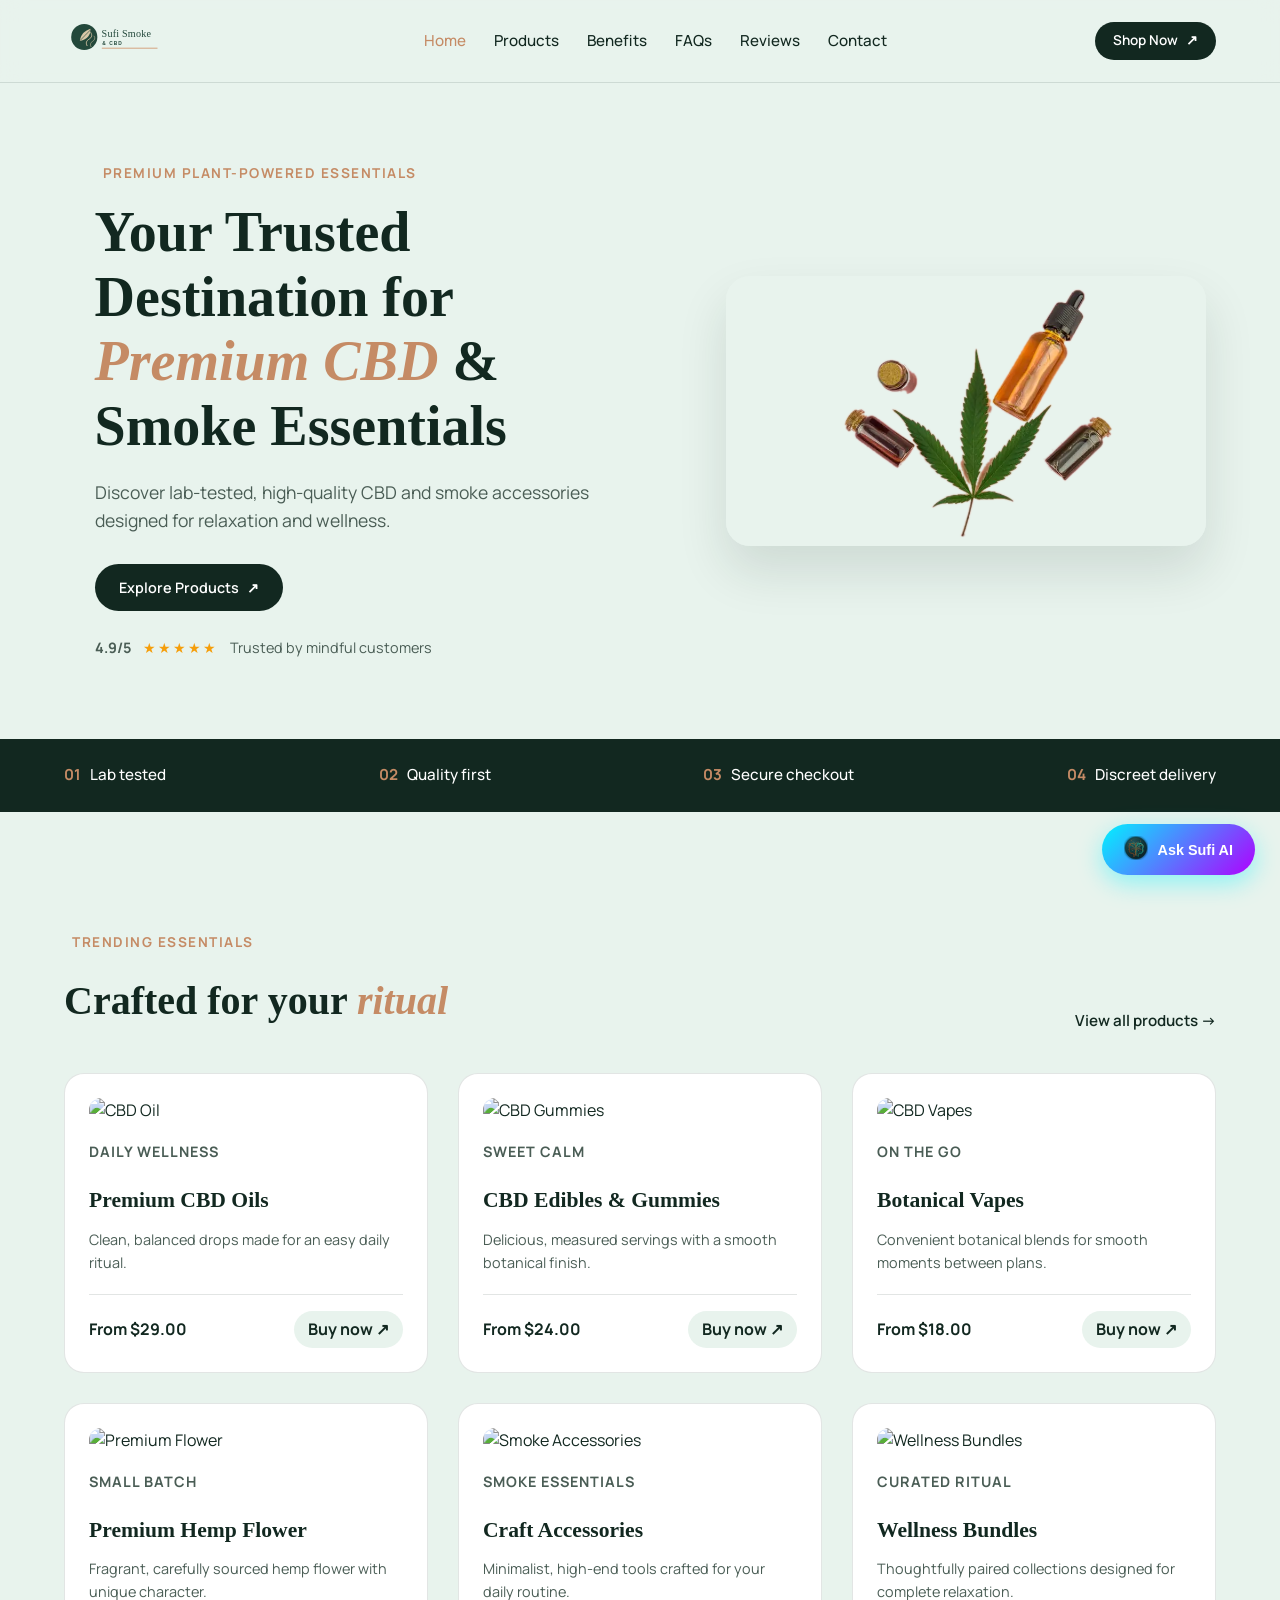
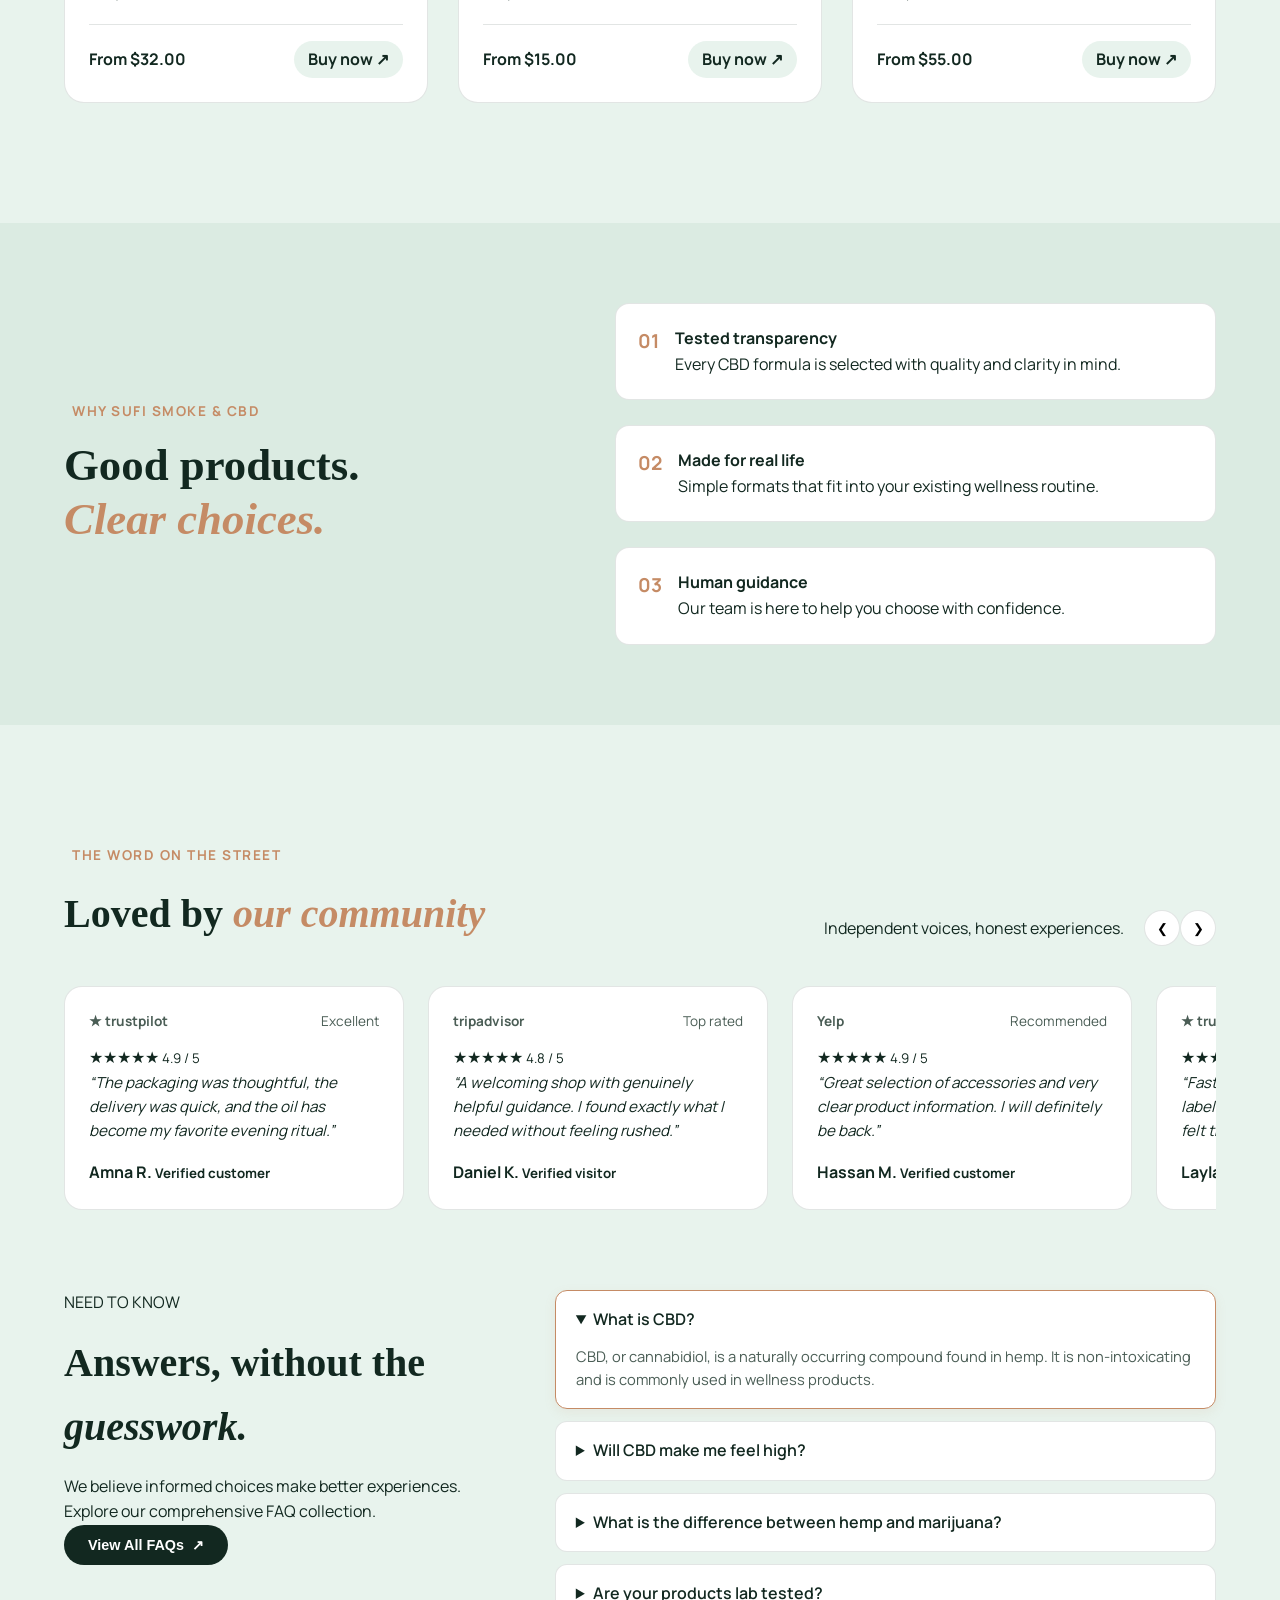
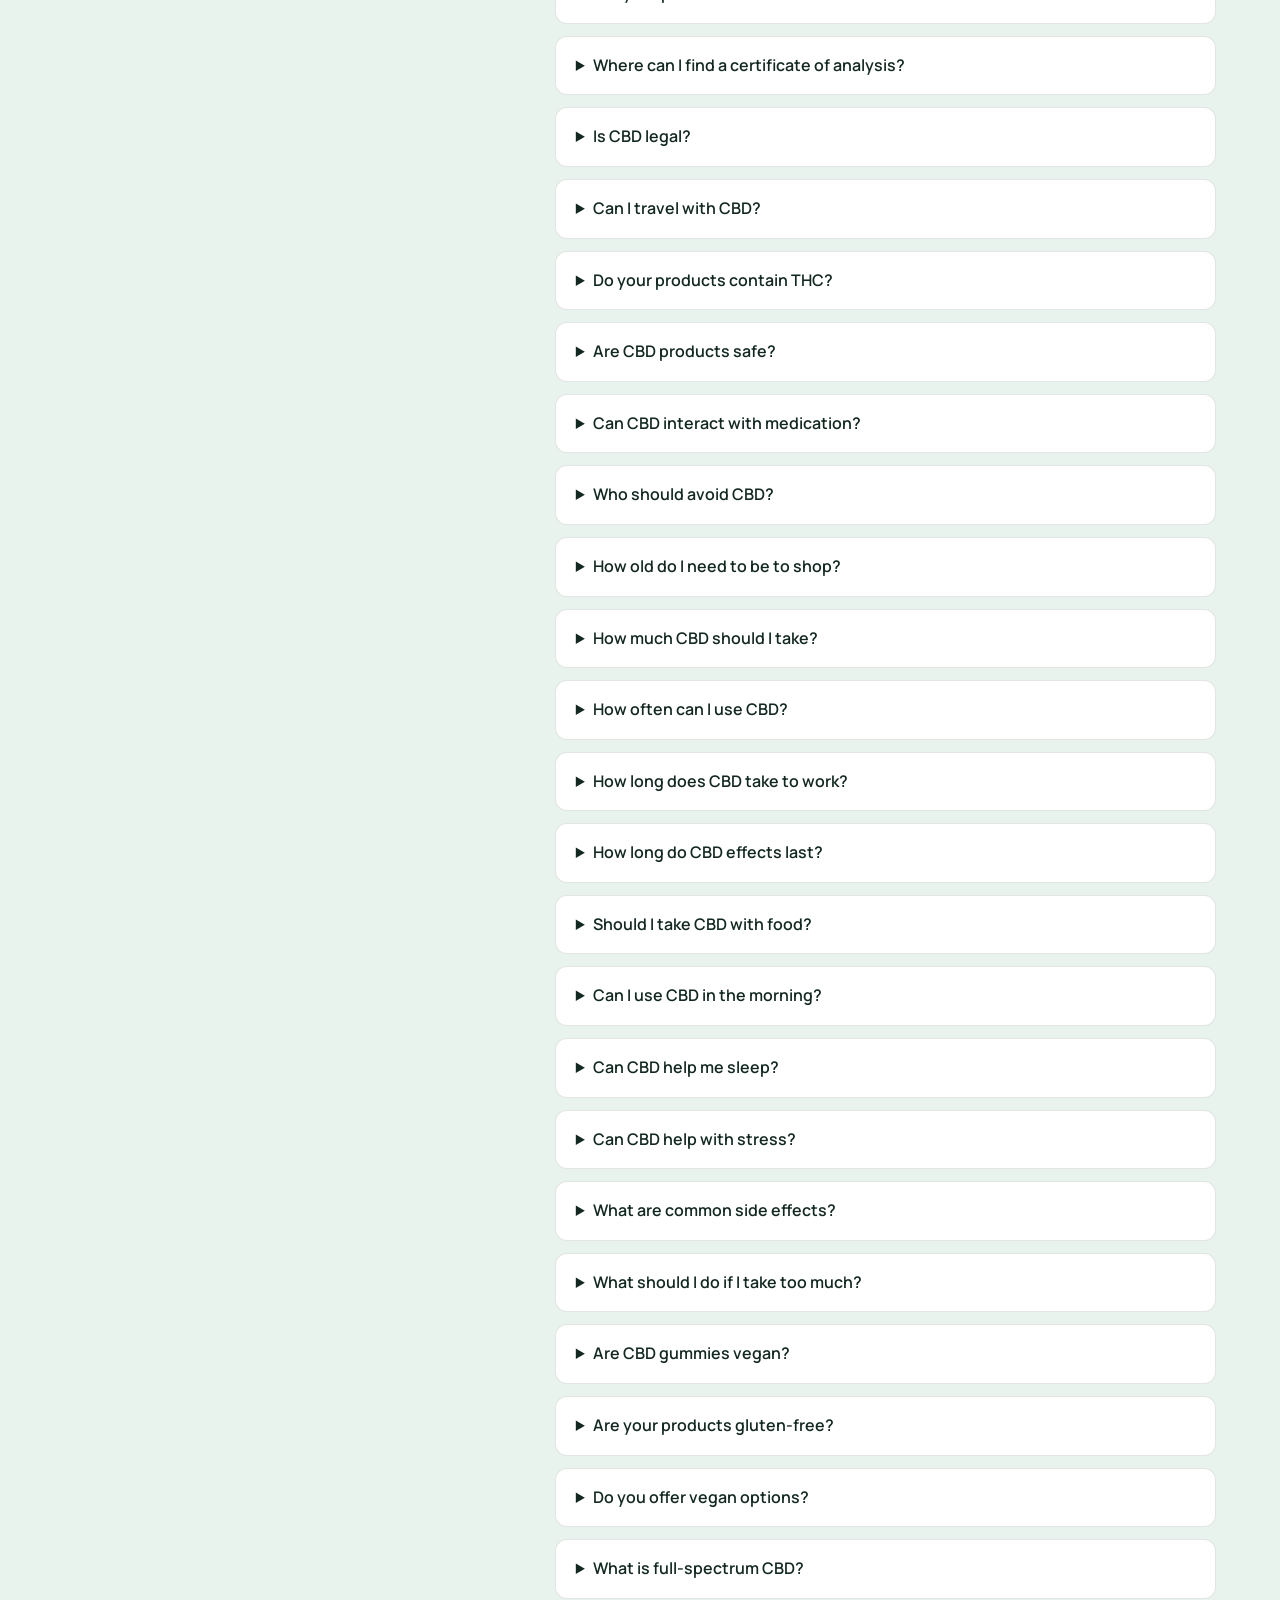
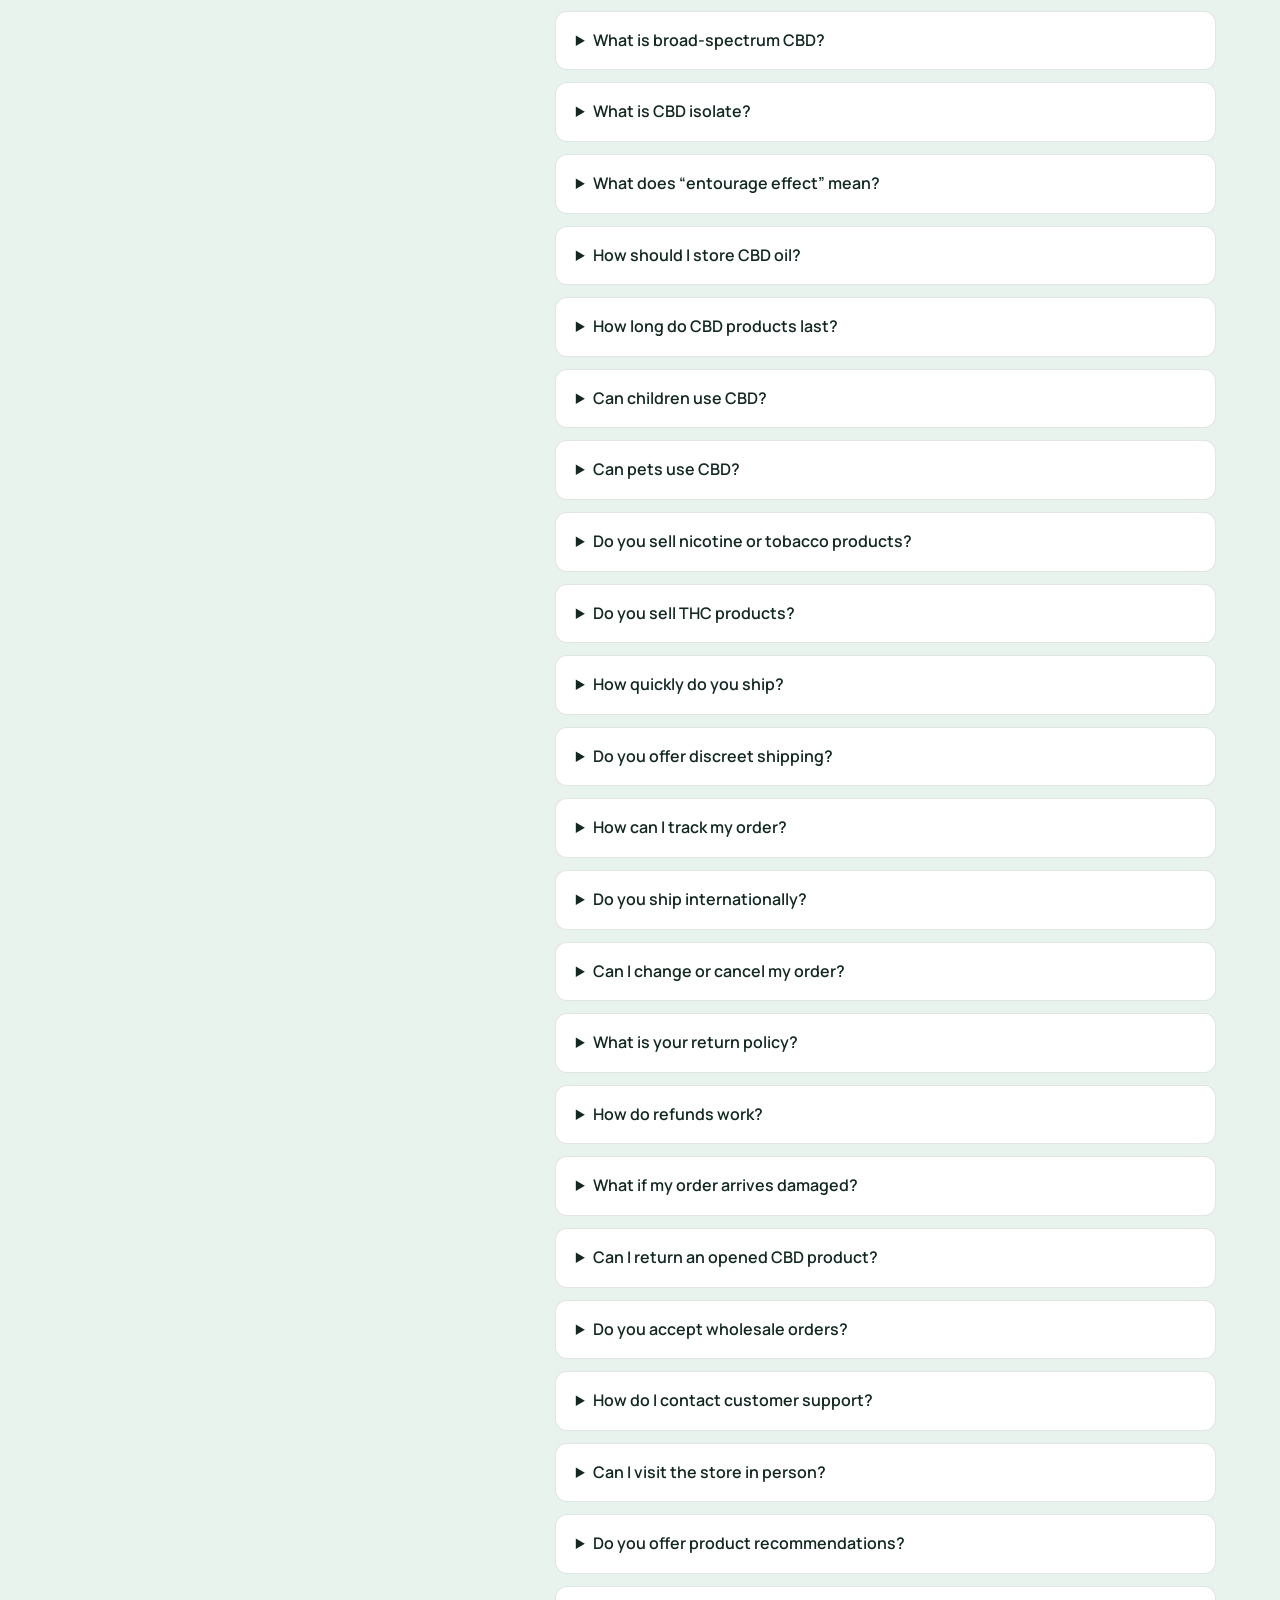
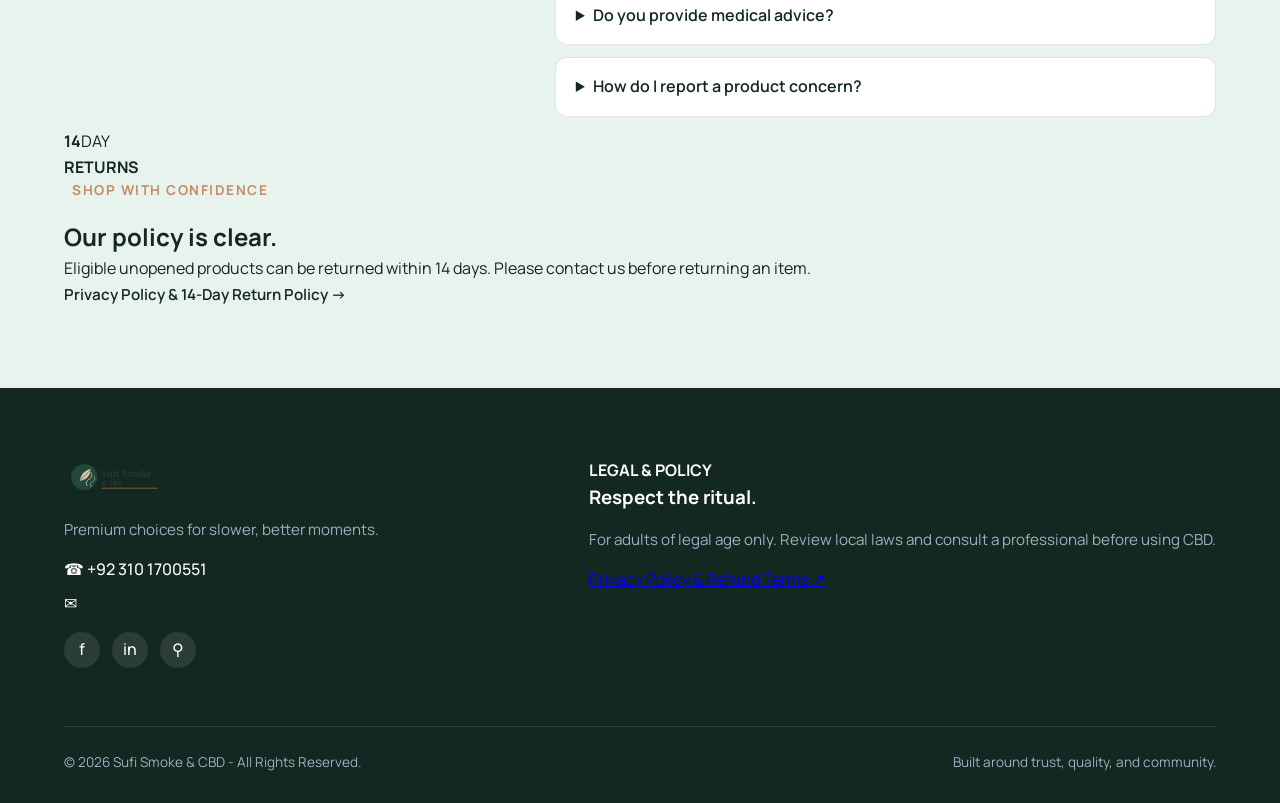
==== commit 09c59ab6: "Fix live assistant opening state" ====
--- a/index.html
+++ b/index.html
@@ -9,7 +9,7 @@
   <link rel="preconnect" href="https://fonts.gstatic.com" crossorigin>
   <link href="https://fonts.googleapis.com/css2?family=Manrope:wght@400;500;600;700;800&family=Playfair+Display:ital,wght@0,500;0,600;1,500;1,600&display=swap" rel="stylesheet">
   <link rel="stylesheet" href="https://cdnjs.cloudflare.com/ajax/libs/font-awesome/6.4.0/css/all.min.css">
-  <link rel="stylesheet" href="style.css?v=20260906">
+  <link rel="stylesheet" href="style.css?v=20260907">
 </head>
 <body>
   <header class="site-header"><div class="navbar container">
@@ -108,6 +108,6 @@
       <div class="sufi-chat-composer"><div class="sufi-quick-replies" aria-label="Suggested questions"><button type="button" data-message="Which CBD product is best for a beginner?">Beginner guide</button><button type="button" data-message="How can I choose the right product?">Help me choose</button><button type="button" data-message="Are your products lab tested?">Lab testing</button></div><form class="sufi-chat-form"><label class="sufi-sr-only" for="sufi-chat-input">Message Sufi AI</label><textarea id="sufi-chat-input" rows="1" maxlength="1200" placeholder="Ask about products, quality, or orders..." autocomplete="off"></textarea><button class="sufi-send-button" type="submit" aria-label="Send message"><i class="fa-solid fa-arrow-up-long" aria-hidden="true"></i></button></form><p class="sufi-chat-disclaimer">Disclaimer: The Sufi Smals Gummies products are redesigned premium and organic, using clean-premium and organic ingredients. Premium organic, nature-premium, nature's, and naturally for a clean lifestyle &amp; nature is nature or premium claimed.</p></div>
     </div>
   </section>
-  <script src="script.js?v=20260906"></script>
+  <script src="script.js?v=20260907"></script>
 </body>
 </html>
--- a/style.css
+++ b/style.css
@@ -650,7 +650,10 @@
 }
 
 .sufi-chat-panel.active {
+  opacity:1;
+  pointer-events:auto;
   transform: scale(1);
+  visibility:visible;
 }
 
 /* Theme Modes for Chat Window */
